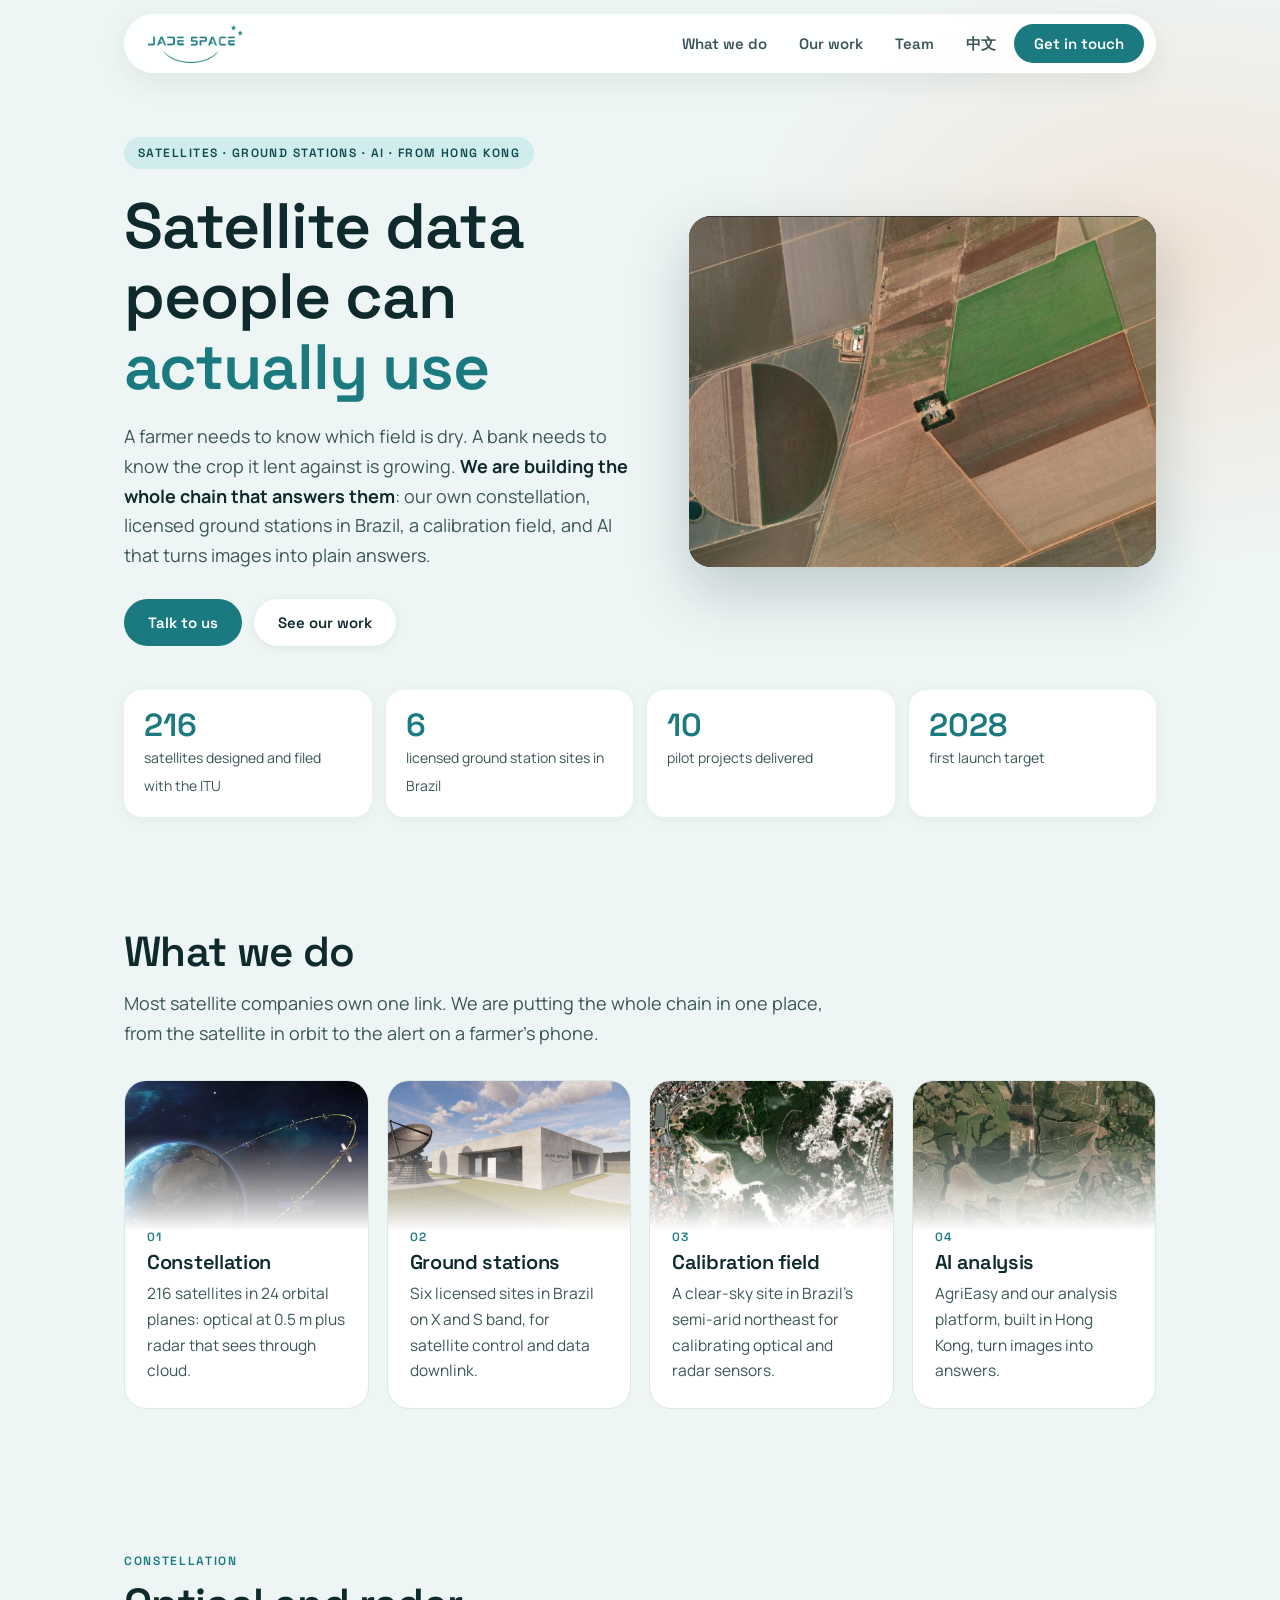
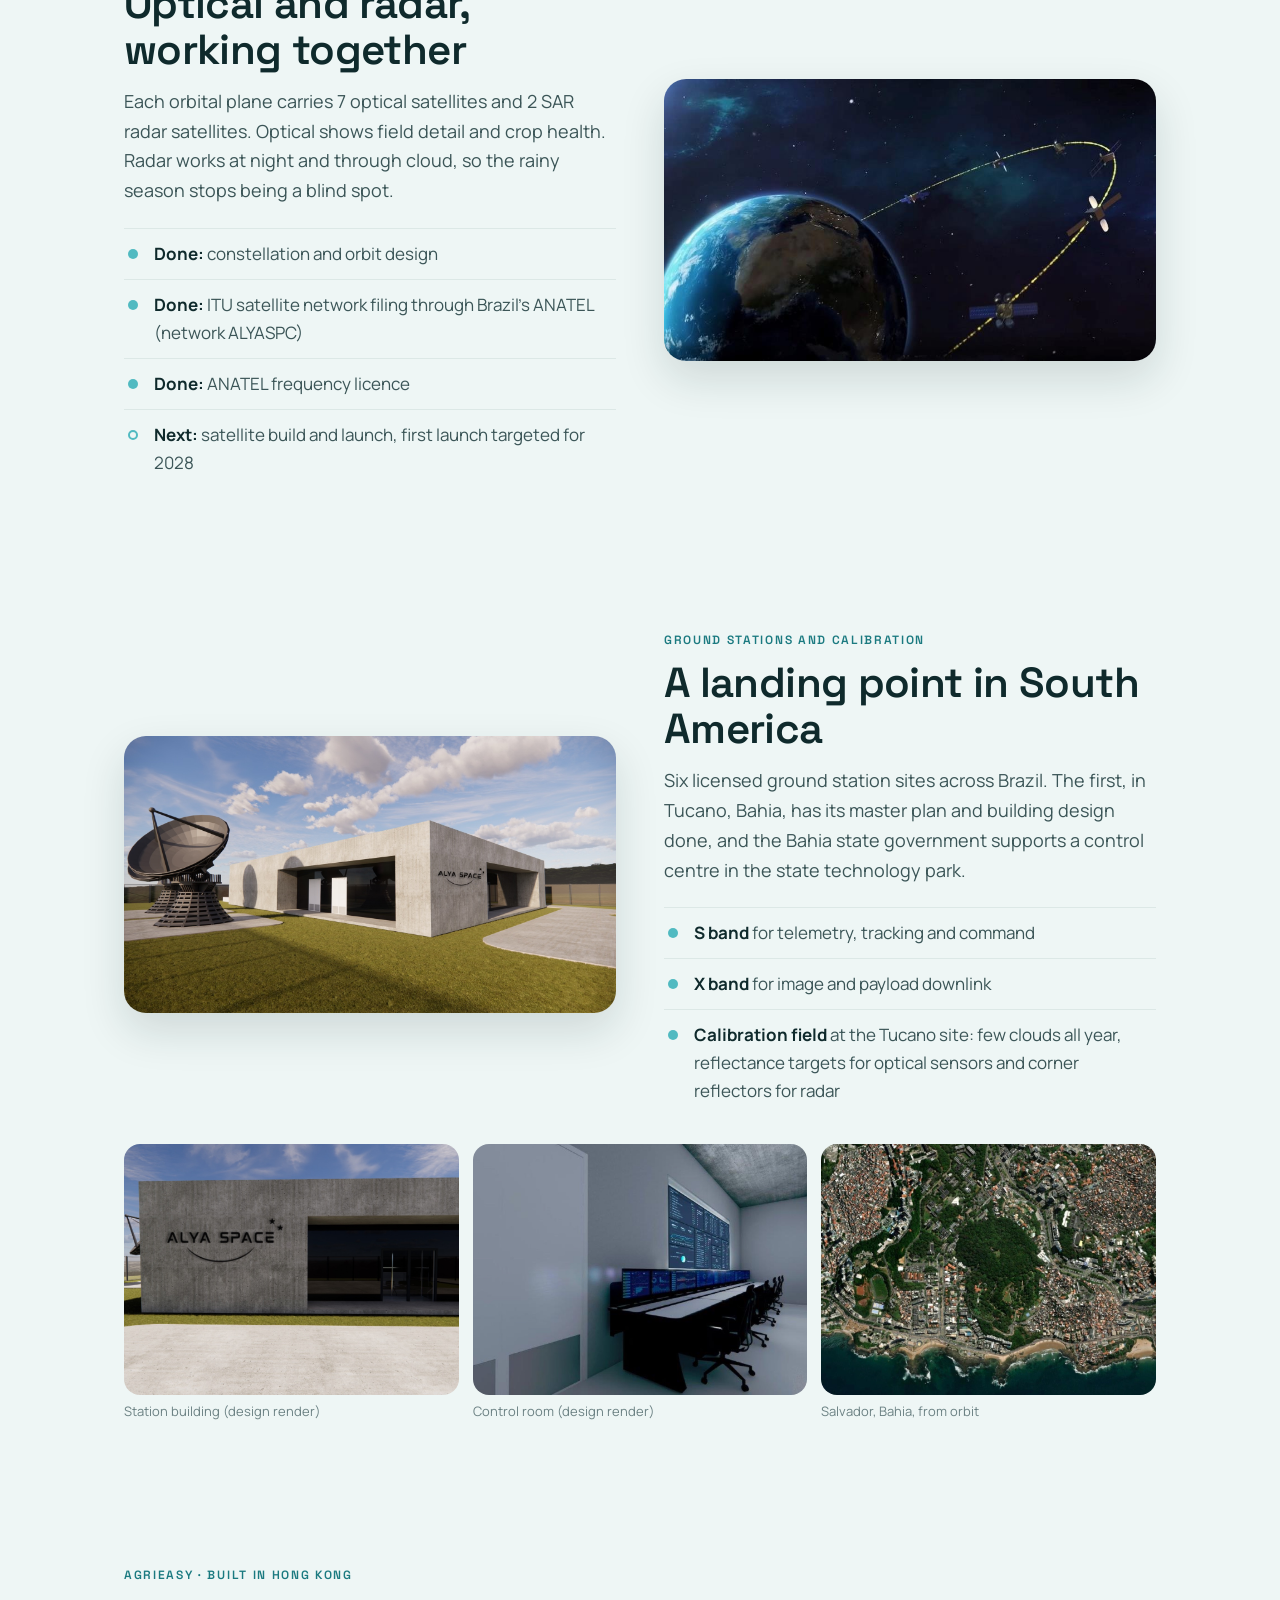
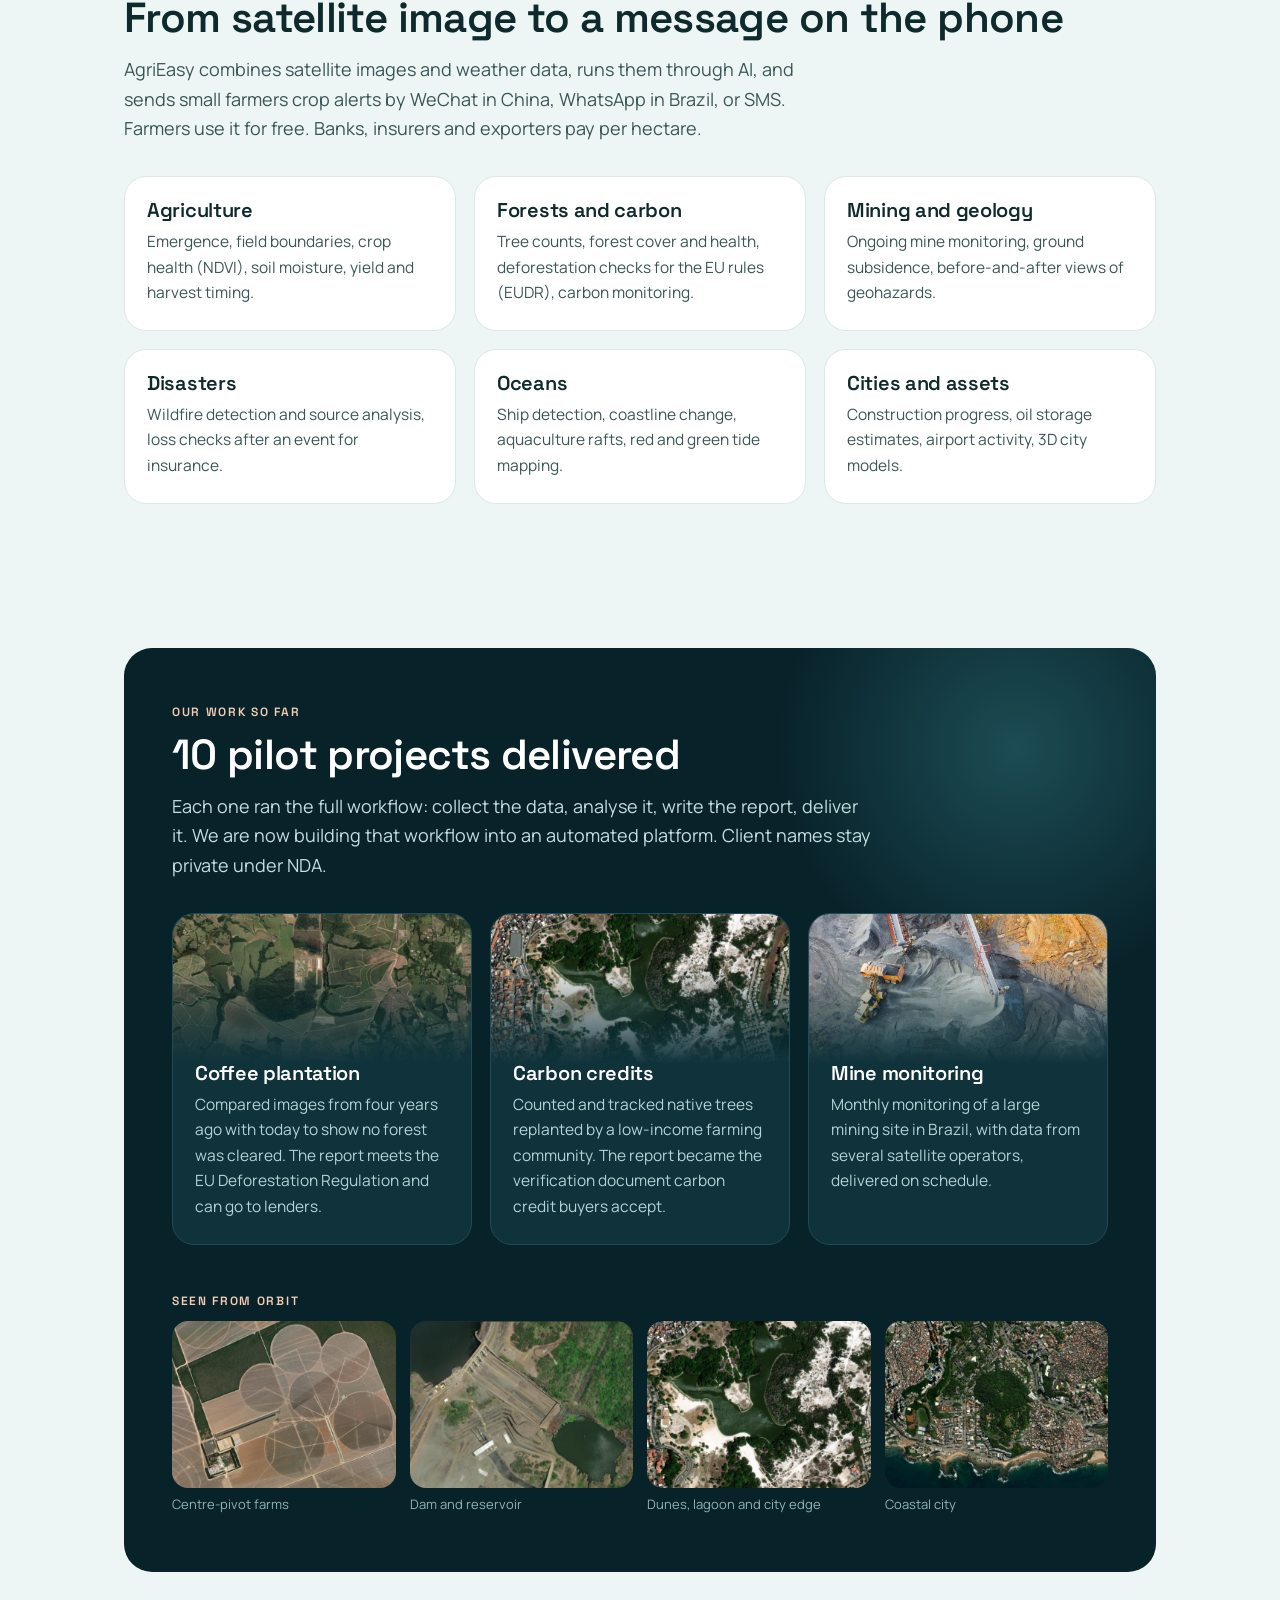
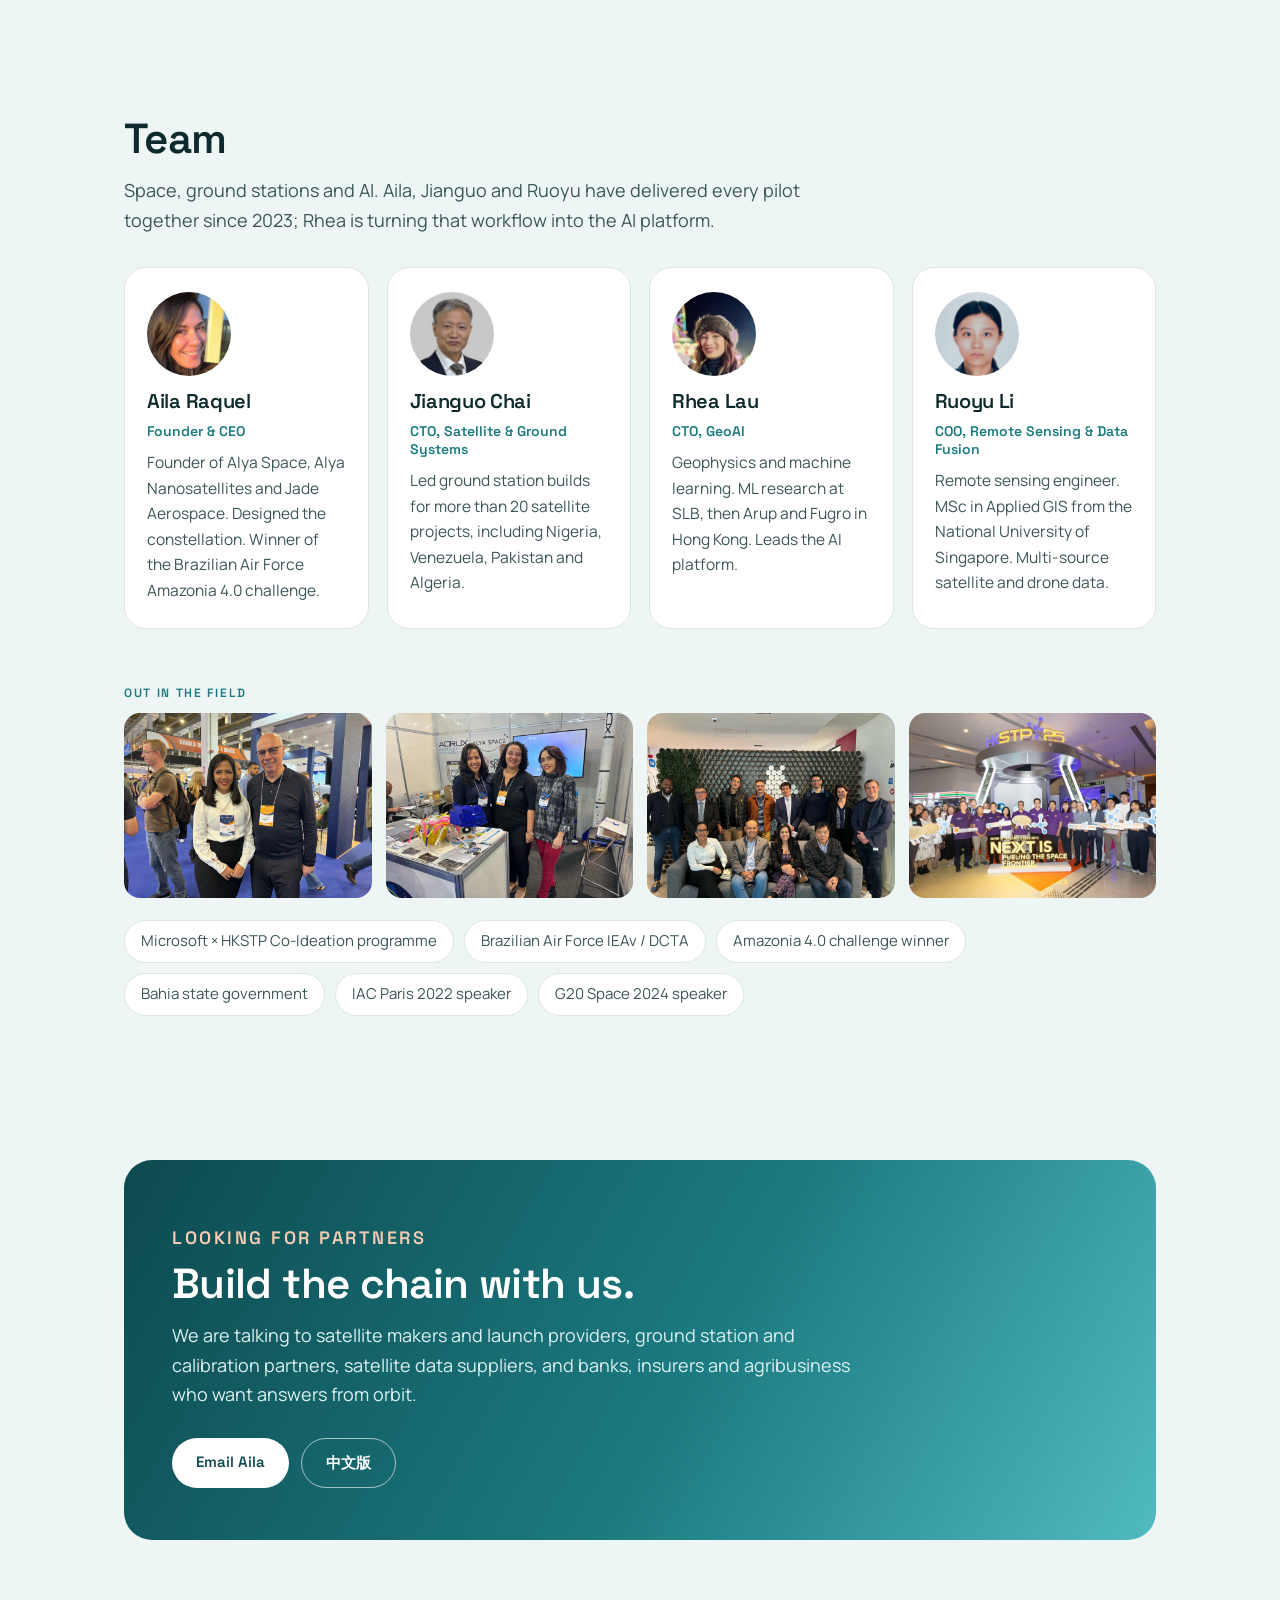
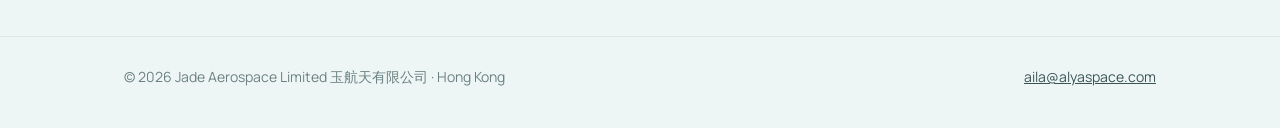
==== index.html @ d23b78d4 "Jade Aerospace website: English + Chinese, real photos Co-Authored-By: Claude Opus 5.5 <noreply@anth" ====
<!doctype html>
<html lang="en">
<head>
<meta charset="utf-8">
<meta name="viewport" content="width=device-width,initial-scale=1">
<title>Jade Aerospace | Satellites, ground stations and AI for Earth observation</title>
<meta name="description" content="Jade Aerospace is a Hong Kong company building an Earth observation chain: a 216-satellite constellation, licensed ground stations in Brazil, a calibration field and AI analysis for farms, forests and mines.">
<meta property="og:title" content="Jade Aerospace">
<meta property="og:description" content="Satellites, ground stations and AI that turn Earth observation into answers people can use.">
<meta property="og:image" content="https://jadeaerospace.com/assets/orbit-fields.jpg">
<link rel="alternate" hreflang="zh-Hans" href="https://jadeaerospace.com/zh/">
<link rel="icon" href="assets/logo-jade.png">
<link rel="preconnect" href="https://fonts.googleapis.com">
<link rel="preconnect" href="https://fonts.gstatic.com" crossorigin>
<link href="https://fonts.googleapis.com/css2?family=Manrope:wght@400;600&family=Space+Grotesk:wght@500;600&display=swap" rel="stylesheet">
<link rel="stylesheet" href="assets/style.css">
</head>
<body>

<div class="nav wrap">
  <div class="bar">
    <a href="./"><img src="assets/logo-jade.png" alt="Jade Aerospace"></a>
    <nav>
      <a href="#what">What we do</a>
      <a href="#work">Our work</a>
      <a href="#team">Team</a>
      <a class="lang" href="zh/" hreflang="zh-Hans">中文</a>
      <a class="cta" href="#contact">Get in touch</a>
    </nav>
  </div>
</div>

<!-- HERO -->
<section class="hero">
  <div class="wrap">
    <div class="grid">
      <div>
        <span class="tag">Satellites · ground stations · AI · from Hong Kong</span>
        <h1>Satellite data people can <em>actually use</em></h1>
        <p>A farmer needs to know which field is dry. A bank needs to know the crop it lent against is growing. <b>We are building the whole chain that answers them</b>: our own constellation, licensed ground stations in Brazil, a calibration field, and AI that turns images into plain answers.</p>
        <div class="btns">
          <a class="btn" href="#contact">Talk to us</a>
          <a class="btn ghost" href="#work">See our work</a>
        </div>
      </div>
      <div class="heroimg"><img src="assets/orbit-fields.jpg" alt="Satellite image of irrigated fields and centre pivots"></div>
    </div>
    <div class="stats">
      <div><b>216</b><span>satellites designed and filed with the ITU</span></div>
      <div><b>6</b><span>licensed ground station sites in Brazil</span></div>
      <div><b>10</b><span>pilot projects delivered</span></div>
      <div><b>2028</b><span>first launch target</span></div>
    </div>
  </div>
</section>

<!-- WHAT WE DO -->
<section id="what">
  <div class="wrap">
    <h2>What we do</h2>
    <p class="sub">Most satellite companies own one link. We are putting the whole chain in one place, from the satellite in orbit to the alert on a farmer's phone.</p>
    <div class="cards c4">
      <div class="card"><div class="ph"><img src="assets/constellation.jpg" alt="" loading="lazy"></div><div class="bd"><span class="n">01</span><h3>Constellation</h3><p>216 satellites in 24 orbital planes: optical at 0.5 m plus radar that sees through cloud.</p></div></div>
      <div class="card"><div class="ph"><img src="assets/gs-tucano.jpg" alt="" loading="lazy"></div><div class="bd"><span class="n">02</span><h3>Ground stations</h3><p>Six licensed sites in Brazil on X and S band, for satellite control and data downlink.</p></div></div>
      <div class="card"><div class="ph"><img src="assets/orbit-dunes.jpg" alt="" loading="lazy"></div><div class="bd"><span class="n">03</span><h3>Calibration field</h3><p>A clear-sky site in Brazil's semi-arid northeast for calibrating optical and radar sensors.</p></div></div>
      <div class="card"><div class="ph"><img src="assets/farmland.jpg" alt="" loading="lazy"></div><div class="bd"><span class="n">04</span><h3>AI analysis</h3><p>AgriEasy and our analysis platform, built in Hong Kong, turn images into answers.</p></div></div>
    </div>
  </div>
</section>

<!-- CONSTELLATION -->
<section>
  <div class="wrap split">
    <div>
      <p class="kicker">Constellation</p>
      <h2>Optical and radar, working together</h2>
      <p class="sub">Each orbital plane carries 7 optical satellites and 2 SAR radar satellites. Optical shows field detail and crop health. Radar works at night and through cloud, so the rainy season stops being a blind spot.</p>
      <ul class="ticks">
        <li><b>Done:</b> constellation and orbit design</li>
        <li><b>Done:</b> ITU satellite network filing through Brazil's ANATEL (network ALYASPC)</li>
        <li><b>Done:</b> ANATEL frequency licence</li>
        <li class="next"><b>Next:</b> satellite build and launch, first launch targeted for 2028</li>
      </ul>
    </div>
    <div class="pic"><img src="assets/constellation.jpg" alt="Satellites in orbit around Earth" loading="lazy"></div>
  </div>
</section>

<!-- GROUND STATIONS -->
<section>
  <div class="wrap split">
    <div class="pic"><img src="assets/gs-tucano.jpg" alt="Design render of the Tucano ground station" loading="lazy"></div>
    <div>
      <p class="kicker">Ground stations and calibration</p>
      <h2>A landing point in South America</h2>
      <p class="sub">Six licensed ground station sites across Brazil. The first, in Tucano, Bahia, has its master plan and building design done, and the Bahia state government supports a control centre in the state technology park.</p>
      <ul class="ticks">
        <li><b>S band</b> for telemetry, tracking and command</li>
        <li><b>X band</b> for image and payload downlink</li>
        <li><b>Calibration field</b> at the Tucano site: few clouds all year, reflectance targets for optical sensors and corner reflectors for radar</li>
      </ul>
    </div>
  </div>
  <div class="wrap">
    <div class="gallery g3">
      <figure><img src="assets/gs-front.jpg" alt="Ground station building render" loading="lazy"><figcaption>Station building (design render)</figcaption></figure>
      <figure><img src="assets/gs-control.jpg" alt="Control room render" loading="lazy"><figcaption>Control room (design render)</figcaption></figure>
      <figure><img src="assets/orbit-salvador.jpg" alt="Satellite image of Salvador, Bahia" loading="lazy"><figcaption>Salvador, Bahia, from orbit</figcaption></figure>
    </div>
  </div>
</section>

<!-- AGRIEASY -->
<section>
  <div class="wrap">
    <p class="kicker">AgriEasy · built in Hong Kong</p>
    <h2>From satellite image to a message on the phone</h2>
    <p class="sub">AgriEasy combines satellite images and weather data, runs them through AI, and sends small farmers crop alerts by WeChat in China, WhatsApp in Brazil, or SMS. Farmers use it for free. Banks, insurers and exporters pay per hectare.</p>
    <div class="cards c3">
      <div class="card"><div class="bd no-ph"><h3>Agriculture</h3><p>Emergence, field boundaries, crop health (NDVI), soil moisture, yield and harvest timing.</p></div></div>
      <div class="card"><div class="bd no-ph"><h3>Forests and carbon</h3><p>Tree counts, forest cover and health, deforestation checks for the EU rules (EUDR), carbon monitoring.</p></div></div>
      <div class="card"><div class="bd no-ph"><h3>Mining and geology</h3><p>Ongoing mine monitoring, ground subsidence, before-and-after views of geohazards.</p></div></div>
      <div class="card"><div class="bd no-ph"><h3>Disasters</h3><p>Wildfire detection and source analysis, loss checks after an event for insurance.</p></div></div>
      <div class="card"><div class="bd no-ph"><h3>Oceans</h3><p>Ship detection, coastline change, aquaculture rafts, red and green tide mapping.</p></div></div>
      <div class="card"><div class="bd no-ph"><h3>Cities and assets</h3><p>Construction progress, oil storage estimates, airport activity, 3D city models.</p></div></div>
    </div>
  </div>
</section>

<!-- WORK: dark panel -->
<section id="work">
  <div class="wrap">
    <div class="panel">
      <p class="kicker">Our work so far</p>
      <h2>10 pilot projects delivered</h2>
      <p class="sub">Each one ran the full workflow: collect the data, analyse it, write the report, deliver it. We are now building that workflow into an automated platform. Client names stay private under NDA.</p>
      <div class="cards c3">
        <div class="card"><div class="ph"><img src="assets/farmland.jpg" alt="" loading="lazy"></div><div class="bd"><h3>Coffee plantation</h3><p>Compared images from four years ago with today to show no forest was cleared. The report meets the EU Deforestation Regulation and can go to lenders.</p></div></div>
        <div class="card"><div class="ph"><img src="assets/orbit-dunes.jpg" alt="" loading="lazy"></div><div class="bd"><h3>Carbon credits</h3><p>Counted and tracked native trees replanted by a low-income farming community. The report became the verification document carbon credit buyers accept.</p></div></div>
        <div class="card"><div class="ph"><img src="assets/mine.jpg" alt="" loading="lazy"></div><div class="bd"><h3>Mine monitoring</h3><p>Monthly monitoring of a large mining site in Brazil, with data from several satellite operators, delivered on schedule.</p></div></div>
      </div>
      <p class="kicker" style="margin-top:48px">Seen from orbit</p>
      <div class="gallery g4" style="margin-top:8px">
        <figure><img src="assets/orbit-pivots.jpg" alt="Centre-pivot irrigation from orbit" loading="lazy"><figcaption>Centre-pivot farms</figcaption></figure>
        <figure><img src="assets/orbit-dam.jpg" alt="Dam and reservoir from orbit" loading="lazy"><figcaption>Dam and reservoir</figcaption></figure>
        <figure><img src="assets/orbit-dunes.jpg" alt="Dunes, lagoon and city edge from orbit" loading="lazy"><figcaption>Dunes, lagoon and city edge</figcaption></figure>
        <figure><img src="assets/orbit-salvador.jpg" alt="Coastal city from orbit" loading="lazy"><figcaption>Coastal city</figcaption></figure>
      </div>
    </div>
  </div>
</section>

<!-- TEAM -->
<section id="team">
  <div class="wrap">
    <h2>Team</h2>
    <p class="sub">Space, ground stations and AI. Aila, Jianguo and Ruoyu have delivered every pilot together since 2023; Rhea is turning that workflow into the AI platform.</p>
    <div class="cards c4">
      <div class="card person"><img src="assets/team-aila.jpg" alt="Aila Raquel" loading="lazy"><h3>Aila Raquel</h3><p class="role">Founder &amp; CEO</p><p>Founder of Alya Space, Alya Nanosatellites and Jade Aerospace. Designed the constellation. Winner of the Brazilian Air Force Amazonia 4.0 challenge.</p></div>
      <div class="card person"><img src="assets/team-chai.jpg" alt="Jianguo Chai" loading="lazy"><h3>Jianguo Chai</h3><p class="role">CTO, Satellite &amp; Ground Systems</p><p>Led ground station builds for more than 20 satellite projects, including Nigeria, Venezuela, Pakistan and Algeria.</p></div>
      <div class="card person"><img src="assets/team-rhea.jpg" alt="Rhea Lau" loading="lazy"><h3>Rhea Lau</h3><p class="role">CTO, GeoAI</p><p>Geophysics and machine learning. ML research at SLB, then Arup and Fugro in Hong Kong. Leads the AI platform.</p></div>
      <div class="card person"><img src="assets/team-li.jpg" alt="Ruoyu Li" loading="lazy"><h3>Ruoyu Li</h3><p class="role">COO, Remote Sensing &amp; Data Fusion</p><p>Remote sensing engineer. MSc in Applied GIS from the National University of Singapore. Multi-source satellite and drone data.</p></div>
    </div>

    <p class="kicker" style="margin-top:56px">Out in the field</p>
    <div class="gallery g4" style="margin-top:8px">
      <figure><img src="assets/event-1.jpg" alt="Team at a space industry event" loading="lazy"></figure>
      <figure><img src="assets/event-2.jpg" alt="Team at the Alya Space stand" loading="lazy"></figure>
      <figure><img src="assets/event-3.jpg" alt="Group photo with partners" loading="lazy"></figure>
      <figure><img src="assets/event-hk.jpg" alt="Space exhibit in Hong Kong" loading="lazy"></figure>
    </div>
    <div class="pills">
      <span>Microsoft × HKSTP Co-Ideation programme</span>
      <span>Brazilian Air Force IEAv / DCTA</span>
      <span>Amazonia 4.0 challenge winner</span>
      <span>Bahia state government</span>
      <span>IAC Paris 2022 speaker</span>
      <span>G20 Space 2024 speaker</span>
    </div>
  </div>
</section>

<!-- CONTACT -->
<section id="contact">
  <div class="wrap">
    <div class="ctabox">
      <p class="kicker">Looking for partners</p>
      <h2>Build the chain with us.</h2>
      <p>We are talking to satellite makers and launch providers, ground station and calibration partners, satellite data suppliers, and banks, insurers and agribusiness who want answers from orbit.</p>
      <div class="btns">
        <a class="btn light" href="mailto:aila@alyaspace.com">Email Aila</a>
        <a class="btn line" href="zh/">中文版</a>
      </div>
    </div>
  </div>
</section>

<footer>
  <div class="wrap">
    <span>© 2026 Jade Aerospace Limited 玉航天有限公司 · Hong Kong</span>
    <a href="mailto:aila@alyaspace.com">aila@alyaspace.com</a>
  </div>
</footer>

</body>
</html>
---- assets/style.css ----
/* Jade Aerospace site.
   Layout follows rheality.space; colours and fonts follow the Jade decks.
   Jade #51BAC1 · deep #1B7A80 · ink #0F2A2C · peach #F6CDB4 · sand #F7F1E8
   Headings: Space Grotesk · body: Manrope (+ Noto Sans SC for Chinese) */
:root{
  --jade:#51BAC1; --deep:#1B7A80; --deeper:#0D4A4F; --ink:#0F2A2C; --ink2:#3B5557; --mut:#6B8183;
  --peach:#F6CDB4; --coral:#C2532B; --sand:#F7F1E8; --bg:#EEF6F5; --card:#FFFFFF; --line:#DCE8E6;
  --night:#08222A; --max:1080px; --r:22px;
  --disp:"Space Grotesk","Noto Sans SC",system-ui,sans-serif;
  --body:Manrope,"Noto Sans SC",system-ui,sans-serif;
}
*{box-sizing:border-box}
html{scroll-behavior:smooth}
body{margin:0;color:var(--ink);font:400 17px/1.65 var(--body);-webkit-font-smoothing:antialiased;
  background:var(--bg);
  background-image:radial-gradient(900px 520px at 12% -6%,rgba(81,186,193,.28),transparent 60%),
                   radial-gradient(760px 520px at 92% 4%,rgba(246,205,180,.45),transparent 60%);
  background-repeat:no-repeat}
img{max-width:100%;display:block}
a{color:var(--deep)}
h1,h2,h3{font-family:var(--disp);color:var(--ink);line-height:1.1;margin:0;letter-spacing:-.015em}
h1{font-size:clamp(40px,6vw,64px);font-weight:600}
h2{font-size:clamp(30px,4vw,42px);font-weight:600}
h3{font-size:20px;font-weight:600}
p{margin:0}
.wrap{max-width:var(--max);margin:0 auto;padding:0 24px}
section{padding:72px 0}
.sub{color:var(--ink2);max-width:700px;margin-top:14px;font-size:18px}
.kicker{font:600 12px var(--disp);letter-spacing:.14em;text-transform:uppercase;color:var(--deep);margin-bottom:12px}

/* floating pill nav */
.nav{position:sticky;top:14px;z-index:10;margin-top:14px}
.nav .bar{display:flex;align-items:center;justify-content:space-between;background:rgba(255,255,255,.92);backdrop-filter:blur(10px);border-radius:999px;padding:10px 12px 10px 24px;box-shadow:0 8px 30px rgba(15,42,44,.08)}
.nav img{height:30px;width:auto}
.nav nav{display:flex;gap:4px;align-items:center}
.nav nav a{font:600 15px var(--disp);color:var(--ink2);text-decoration:none;padding:9px 14px;border-radius:999px}
.nav nav a:hover{background:#E3F3F1;color:var(--deeper)}
.nav nav a.cta{background:var(--deep);color:#fff;padding:10px 20px}
.nav nav a.cta:hover{background:var(--deeper)}

/* hero */
.hero{padding:64px 0 40px}
.hero .grid{display:grid;grid-template-columns:1.05fr .95fr;gap:48px;align-items:center}
.tag{display:inline-block;background:rgba(81,186,193,.18);color:var(--deeper);font:600 12px var(--disp);letter-spacing:.12em;text-transform:uppercase;padding:8px 14px;border-radius:999px;margin-bottom:22px}
.hero h1 em{font-style:normal;color:var(--deep)}
.hero p{color:var(--ink2);font-size:18px;margin-top:20px;max-width:540px}
.hero p b{color:var(--ink)}
.btns{display:flex;gap:12px;flex-wrap:wrap;margin-top:28px}
.btn{display:inline-block;font:600 15px var(--disp);text-decoration:none;padding:14px 24px;border-radius:999px;background:var(--deep);color:#fff}
.btn:hover{background:var(--deeper)}
.btn.ghost{background:#fff;color:var(--ink);box-shadow:0 2px 10px rgba(15,42,44,.08)}
.btn.ghost:hover{background:#F3FAF9}
.btn.light{background:#fff;color:var(--deeper)}
.btn.line{background:transparent;color:#fff;border:1px solid rgba(255,255,255,.6)}
.heroimg{border-radius:var(--r);overflow:hidden;box-shadow:0 24px 60px rgba(15,42,44,.22);aspect-ratio:4/3;background:var(--night)}
.heroimg img{width:100%;height:100%;object-fit:cover}
.stats{display:grid;grid-template-columns:repeat(4,minmax(0,1fr));gap:14px;margin-top:44px}
.stats div{background:#fff;border-radius:18px;padding:18px 20px;box-shadow:0 2px 12px rgba(15,42,44,.05)}
.stats b{display:block;font:600 32px var(--disp);color:var(--deep);line-height:1.1}
.stats span{font-size:14px;color:var(--ink2)}

/* cards with photo tops that fade into white */
.cards{display:grid;gap:18px;margin-top:32px}
.c2{grid-template-columns:repeat(2,minmax(0,1fr))}
.c3{grid-template-columns:repeat(3,minmax(0,1fr))}
.c4{grid-template-columns:repeat(4,minmax(0,1fr))}
.card{background:#fff;border-radius:var(--r);overflow:hidden;border:1px solid var(--line);display:flex;flex-direction:column}
.card .ph{height:150px;position:relative;background:var(--night)}
.card .ph img{width:100%;height:100%;object-fit:cover}
.card .ph::after{content:"";position:absolute;inset:0;background:linear-gradient(180deg,transparent 35%,#fff 100%)}
.card .bd{padding:4px 22px 24px}
.card .ph + .bd{margin-top:-6px;position:relative}
.card .no-ph{padding-top:22px}
.card h3{margin:0 0 8px}
.card p{color:var(--ink2);font-size:15.5px}
.card .n{font:600 12px var(--disp);letter-spacing:.1em;color:var(--deep);display:block;margin-bottom:6px}

/* split */
.split{display:grid;grid-template-columns:1fr 1fr;gap:48px;align-items:center}
.split .pic{border-radius:var(--r);overflow:hidden;box-shadow:0 18px 44px rgba(15,42,44,.14)}
.split .pic img{width:100%;height:auto}
.cap{font-size:13px;color:var(--mut);margin-top:8px}
ul.ticks{list-style:none;padding:0;margin:22px 0 0}
ul.ticks li{padding:11px 0 11px 30px;border-top:1px solid var(--line);position:relative;color:var(--ink2)}
ul.ticks li::before{content:"";position:absolute;left:4px;top:20px;width:10px;height:10px;border-radius:50%;background:var(--jade)}
ul.ticks li.next::before{background:transparent;border:2px solid var(--jade);width:6px;height:6px}
ul.ticks b{color:var(--ink)}

/* photo strip */
.gallery{display:grid;gap:14px;margin-top:28px}
.g3{grid-template-columns:repeat(3,minmax(0,1fr))}
.g4{grid-template-columns:repeat(4,minmax(0,1fr))}
.gallery figure{margin:0}
.gallery img{width:100%;aspect-ratio:4/3;object-fit:cover;border-radius:16px}
.gallery figcaption{font-size:13px;color:var(--mut);margin-top:6px}

/* rounded dark panel */
.panel{background:var(--night);color:#fff;border-radius:28px;padding:56px 48px;overflow:hidden;position:relative}
.panel::before{content:"";position:absolute;right:-120px;top:-160px;width:520px;height:520px;border-radius:50%;background:radial-gradient(circle,rgba(81,186,193,.28),transparent 65%)}
.panel > *{position:relative}
.panel .kicker{color:var(--peach)}
.panel h2,.panel h3{color:#fff}
.panel .sub,.panel p{color:#C2DEE0}
.panel .card{background:#0F323B;border-color:#1E4B55}
.panel .card p{color:#B5D3D6}
.panel .gallery figcaption{color:#8FB3B6}

/* team */
.person{padding:24px 22px;text-align:left}
.person img{width:84px;height:84px;border-radius:50%;object-fit:cover;margin-bottom:14px;background:var(--line)}
.person .role{font:600 14px var(--disp);color:var(--deep);margin:2px 0 10px}

.pills{display:flex;flex-wrap:wrap;gap:10px;margin-top:22px}
.pills span{background:#fff;border:1px solid var(--line);border-radius:999px;padding:8px 16px;font-size:15px;color:var(--ink2)}

/* gradient call to action */
.ctabox{background:linear-gradient(120deg,var(--deeper),var(--deep) 55%,var(--jade));color:#fff;border-radius:28px;padding:52px 48px}
.ctabox .kicker{color:var(--peach)}
.ctabox h2{color:#fff}
.ctabox p{color:#DDF1F2;max-width:700px;margin-top:14px;font-size:18px}

footer{border-top:1px solid var(--line);margin-top:24px;padding:28px 0 40px;font-size:14px;color:var(--mut)}
footer .wrap{display:flex;justify-content:space-between;gap:16px;flex-wrap:wrap;align-items:center}
footer a{color:var(--ink2)}

@media (max-width:920px){
  .hero .grid,.split{grid-template-columns:1fr;gap:32px}
  .split .pic{order:-1}
  .c3,.c4,.g4,.stats{grid-template-columns:repeat(2,minmax(0,1fr))}
  .nav nav a:not(.cta):not(.lang){display:none}
  .panel,.ctabox{padding:40px 24px}
}
@media (max-width:560px){
  .wrap{padding:0 16px}
  .c2,.c3,.c4,.g3{grid-template-columns:1fr}
  .nav .bar{padding-left:16px}
  .nav img{height:24px}
  .stats b{font-size:26px}
}
.panel .card .ph::after{background:linear-gradient(180deg,transparent 35%,#0F323B 100%)}
.nav img{height:38px}
@media (max-width:560px){.nav img{height:30px}}
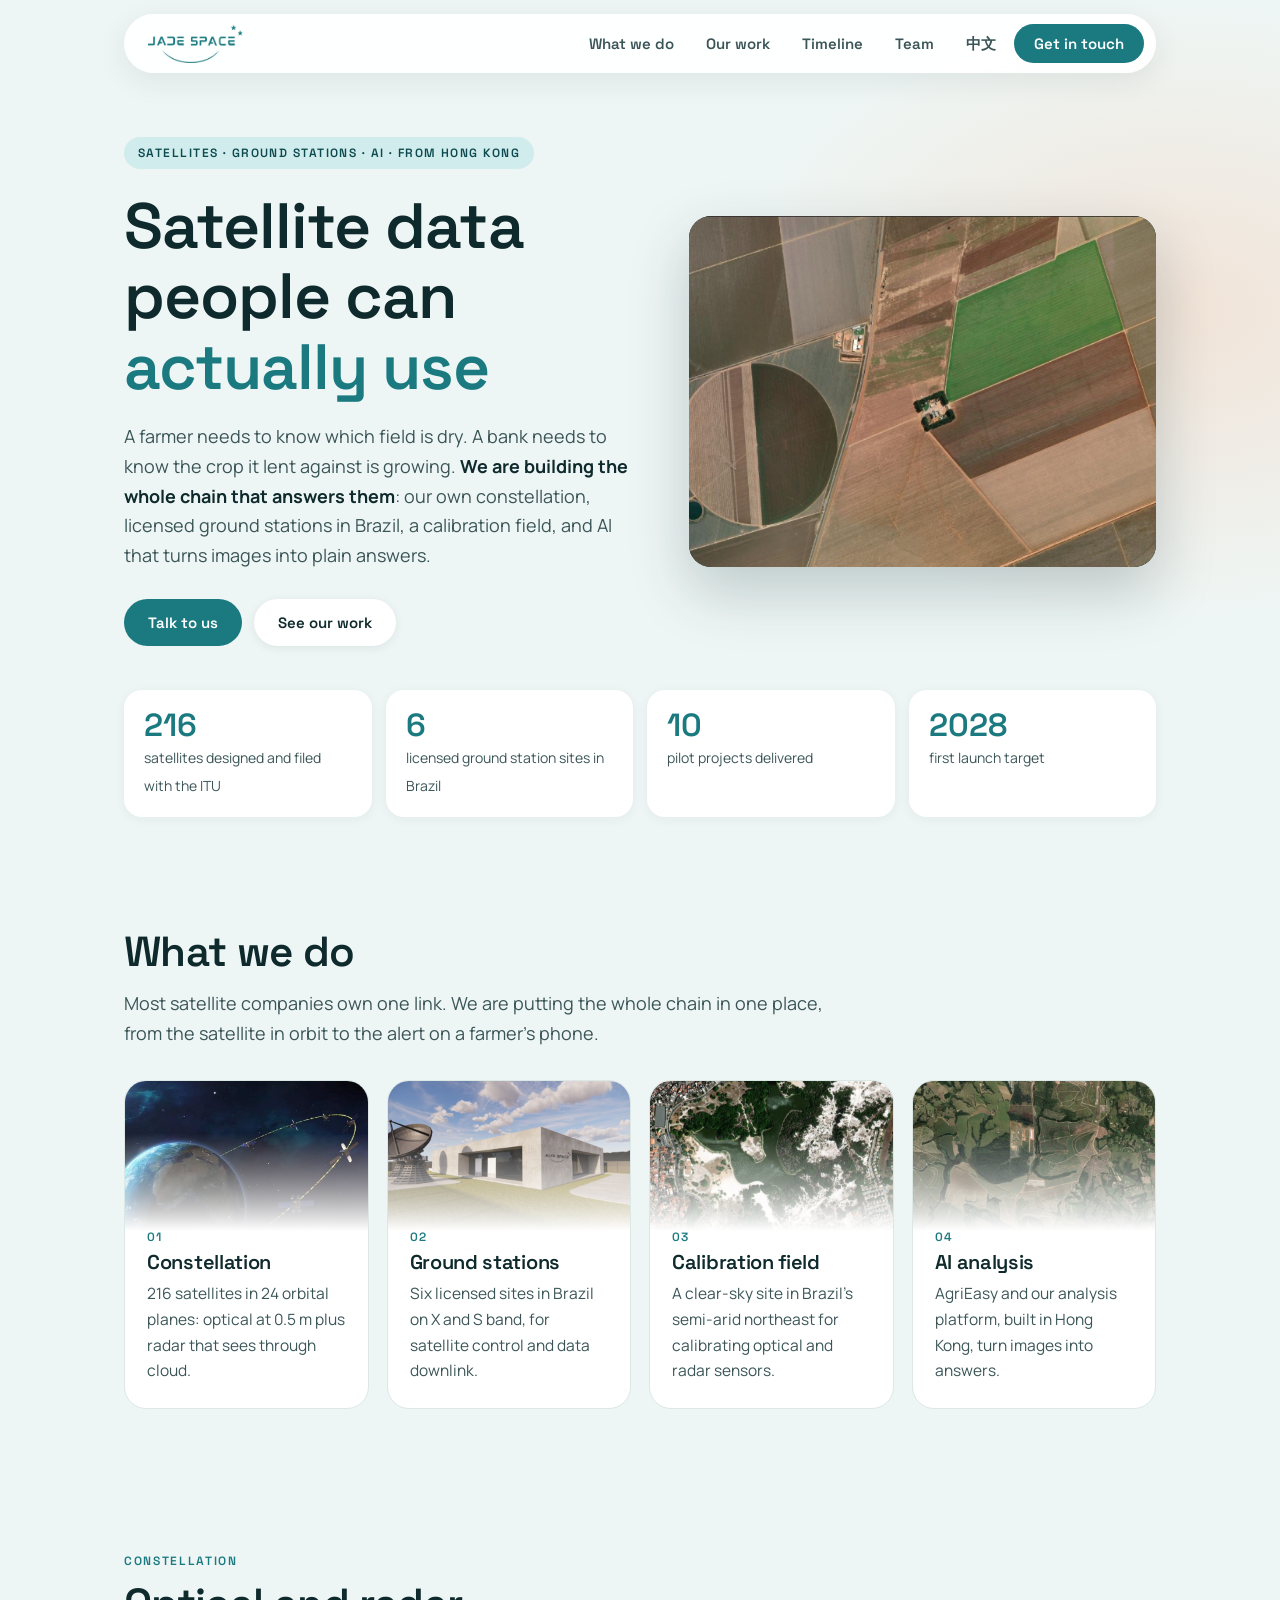
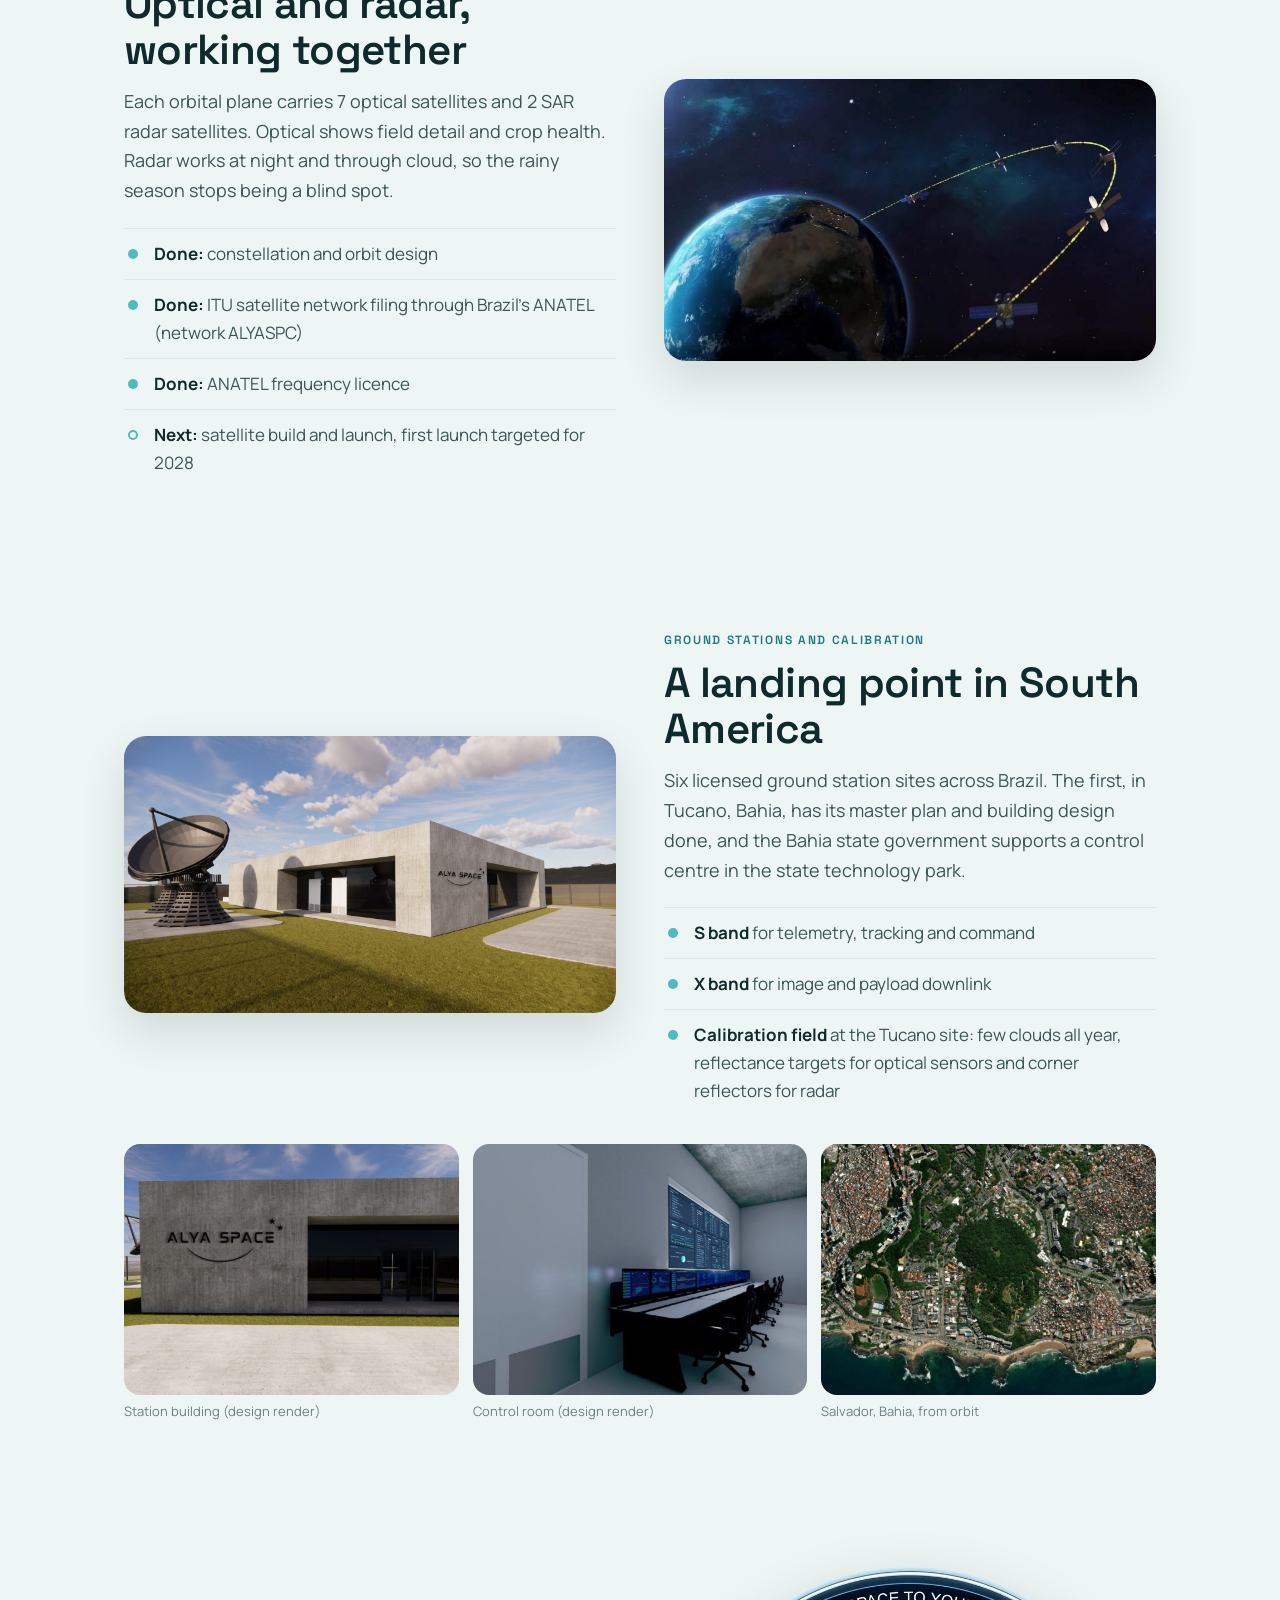
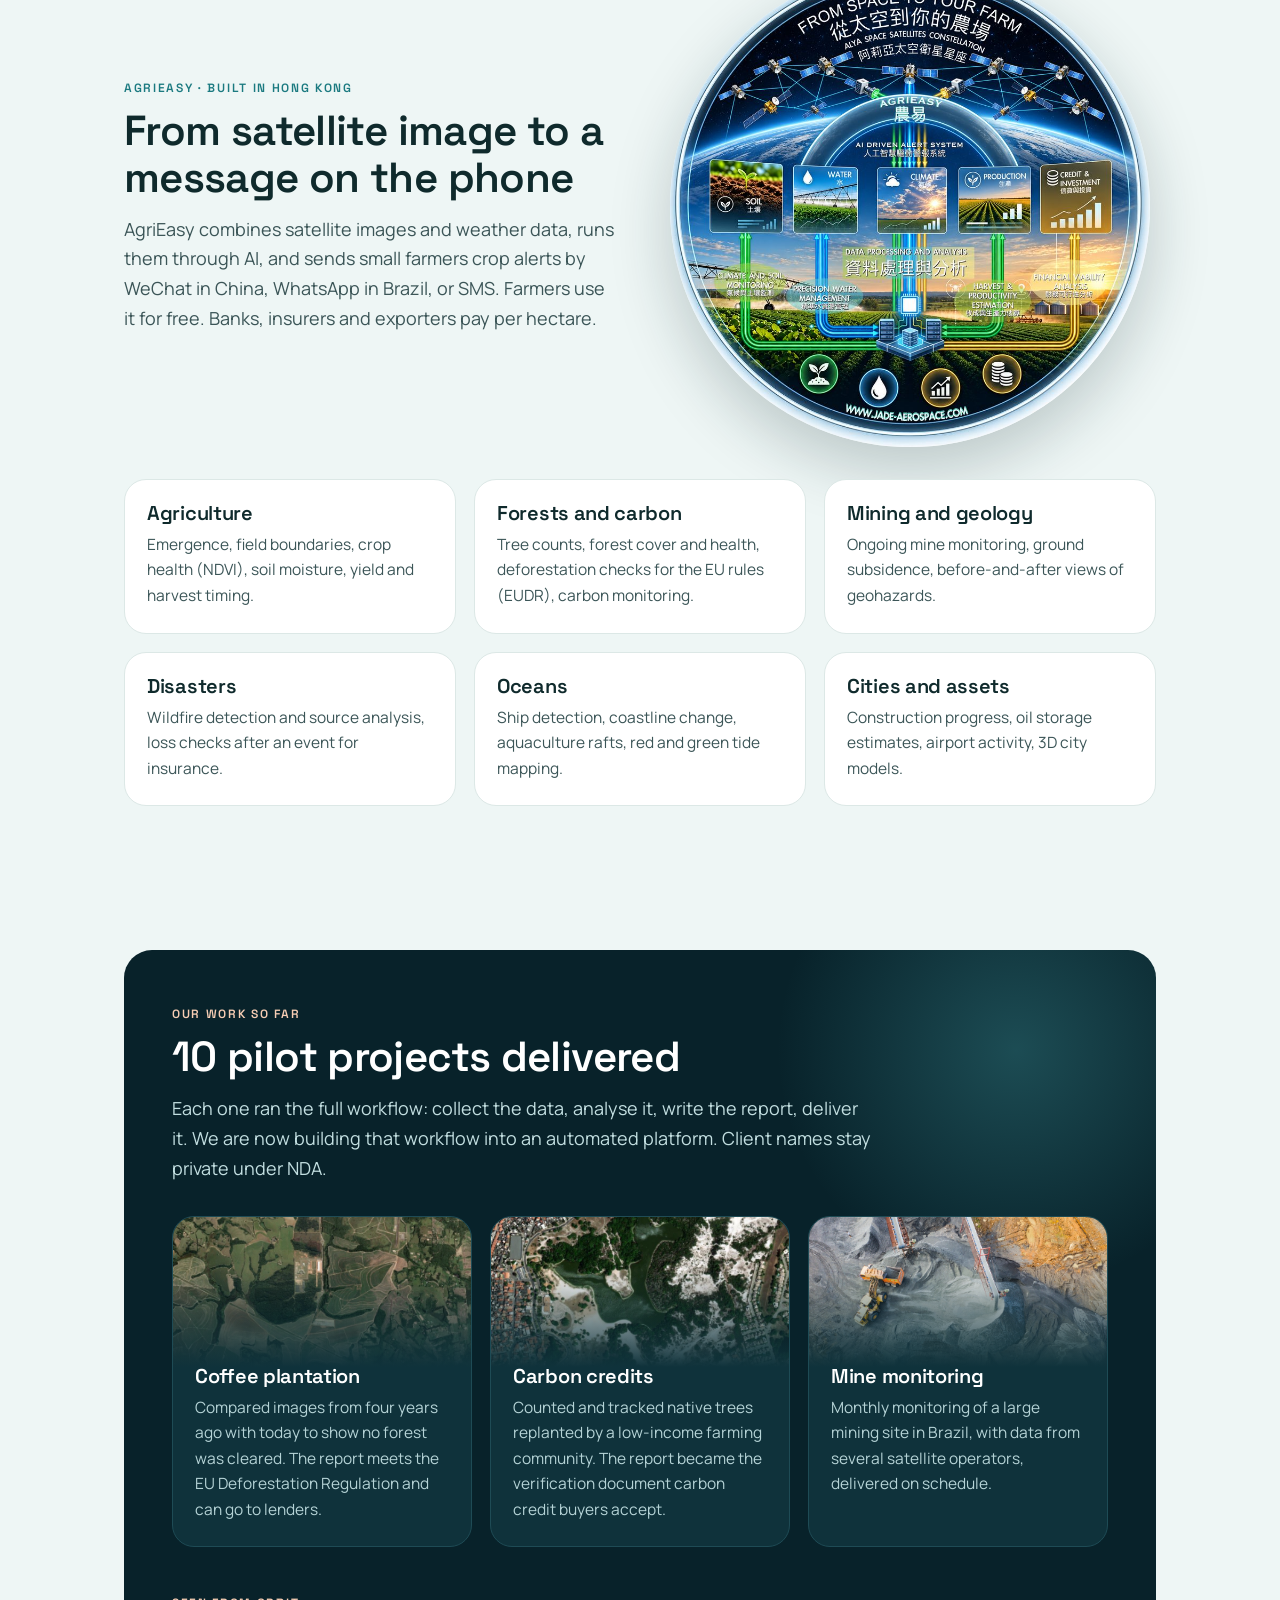
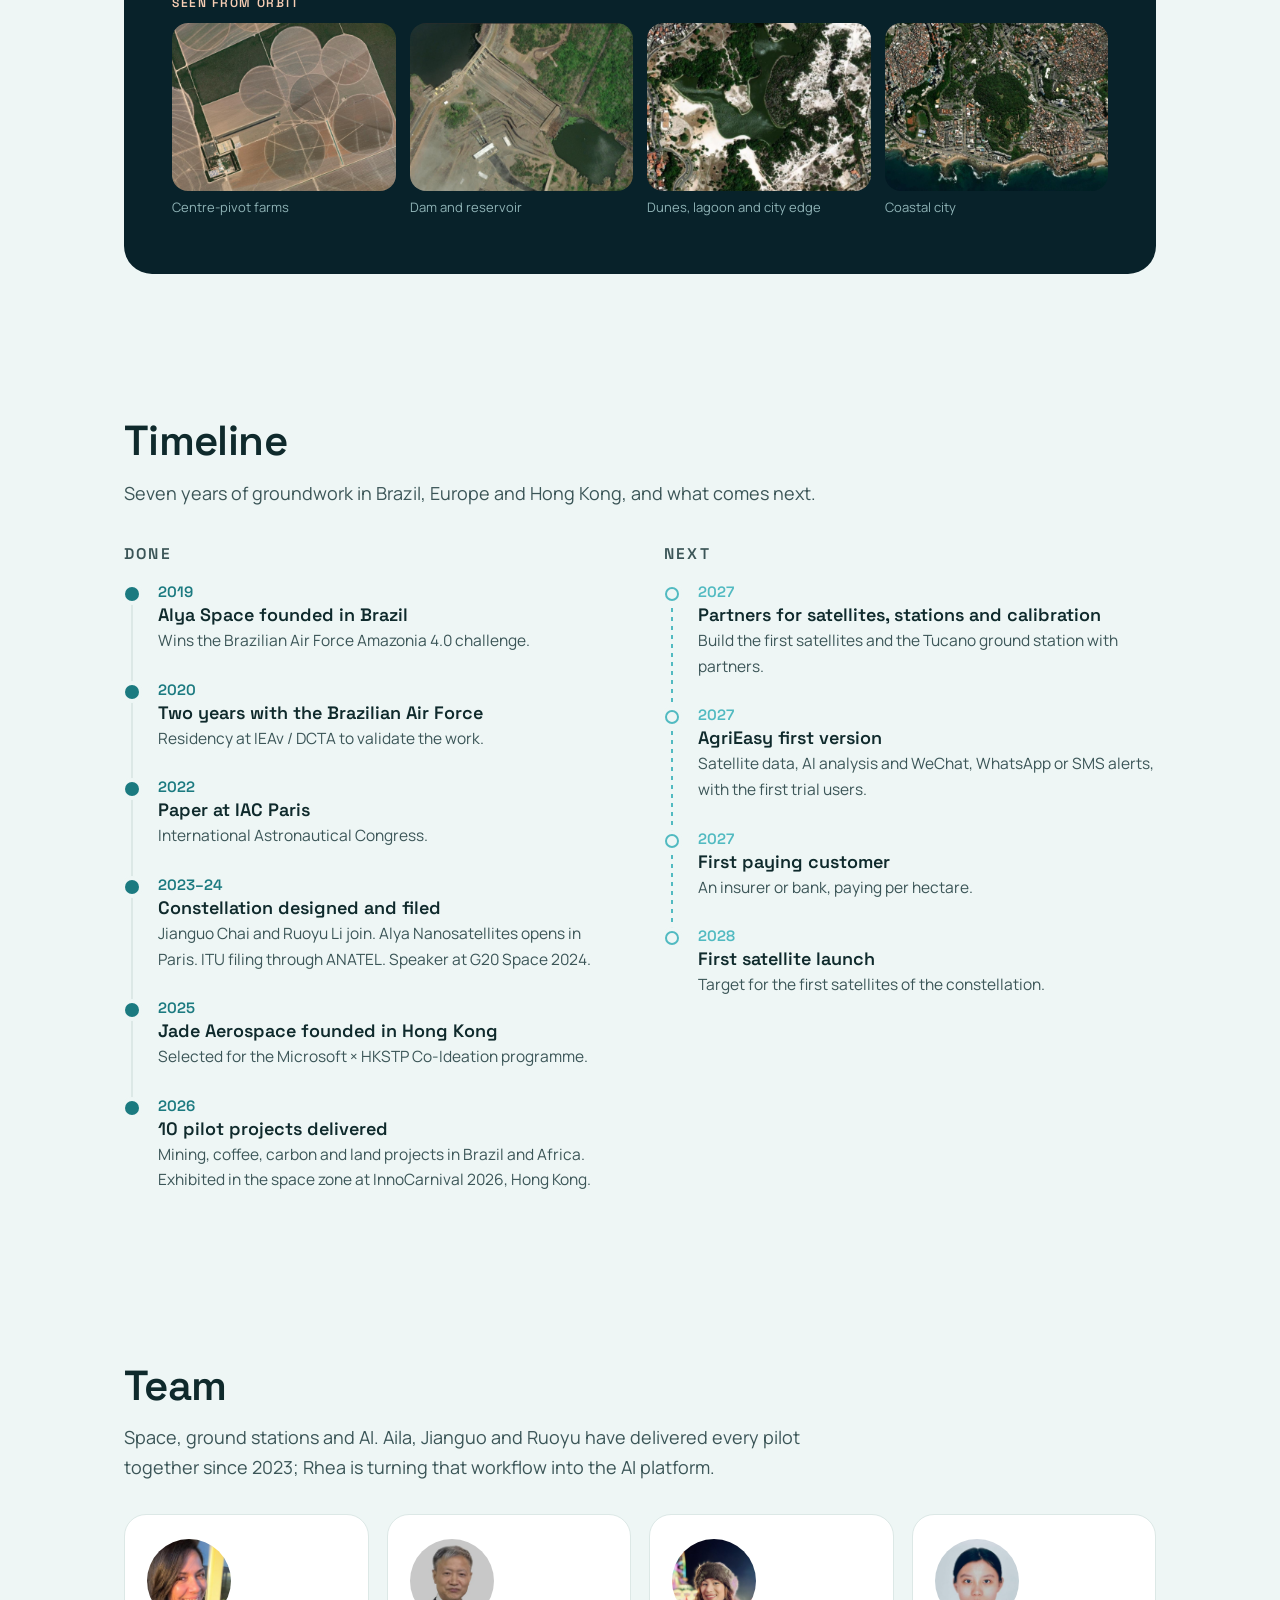
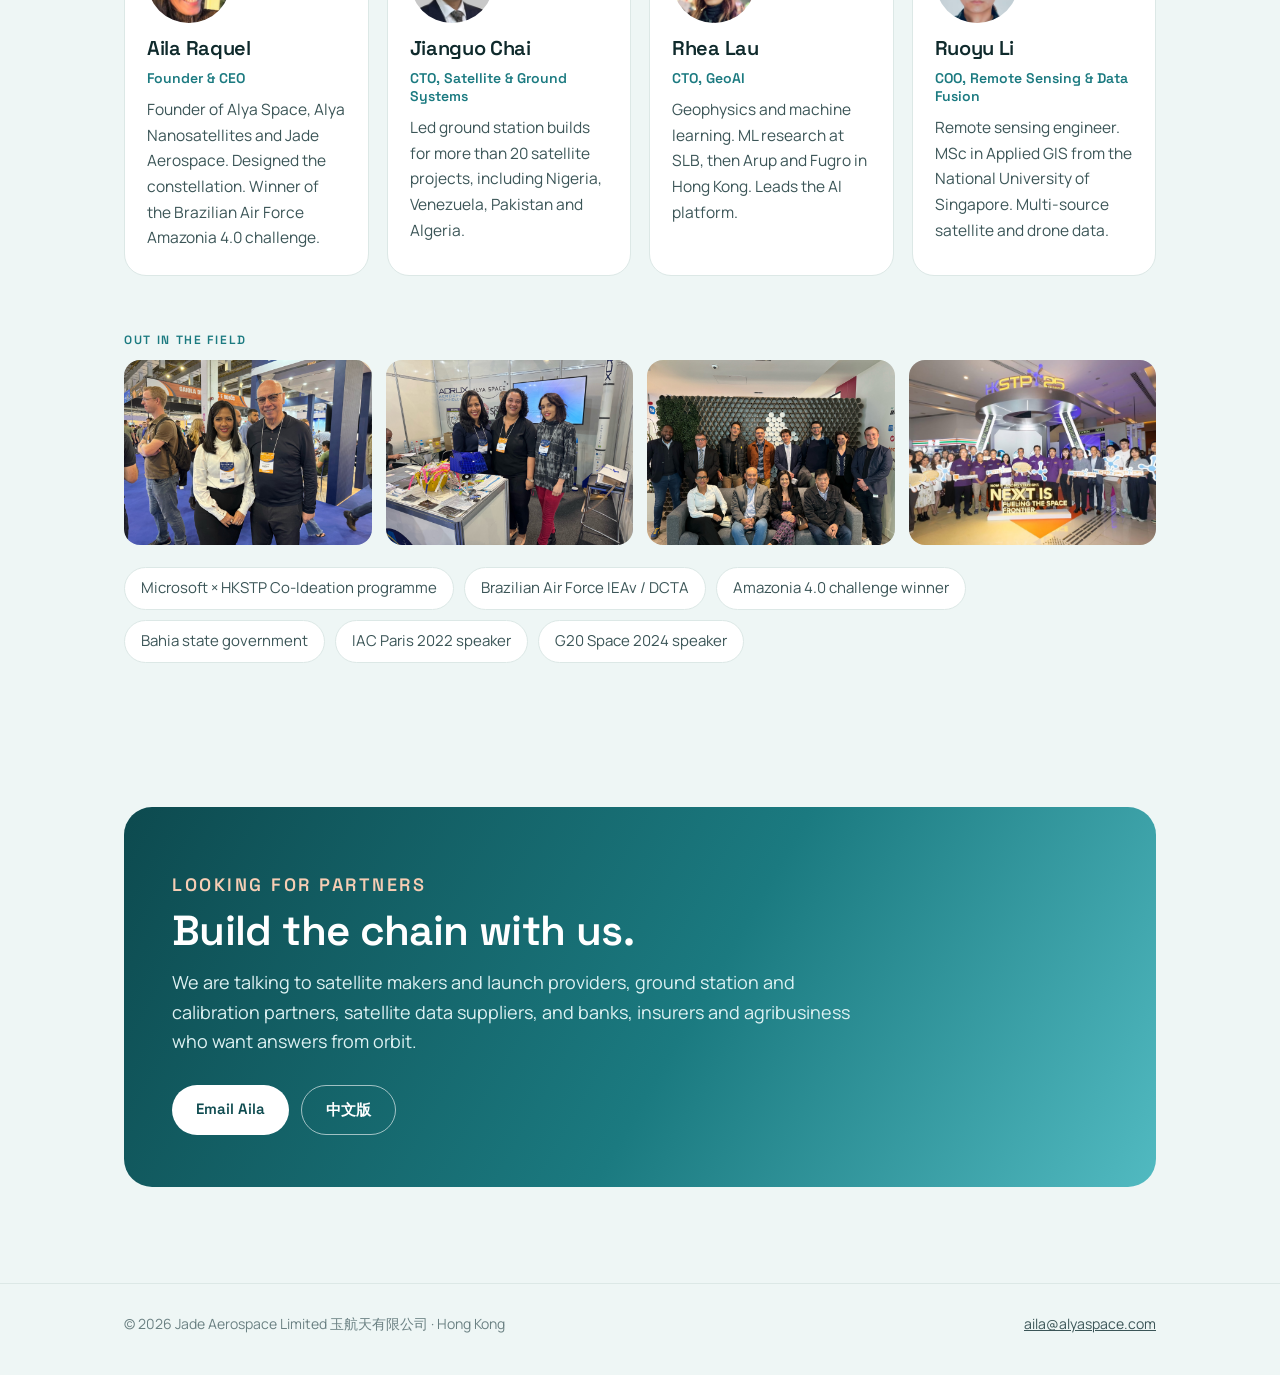
==== commit f5df4beb: "Add timeline and AgriEasy globe image Co-Authored-By: Claude Opus 5.5 <noreply@anthropic.com> Claude" ====
--- a/index.html
+++ b/index.html
@@ -23,6 +23,7 @@
     <nav>
       <a href="#what">What we do</a>
       <a href="#work">Our work</a>
+      <a href="#timeline">Timeline</a>
       <a href="#team">Team</a>
       <a class="lang" href="zh/" hreflang="zh-Hans">中文</a>
       <a class="cta" href="#contact">Get in touch</a>
@@ -112,10 +113,15 @@
 
 <!-- AGRIEASY -->
 <section>
-  <div class="wrap">
-    <p class="kicker">AgriEasy · built in Hong Kong</p>
-    <h2>From satellite image to a message on the phone</h2>
-    <p class="sub">AgriEasy combines satellite images and weather data, runs them through AI, and sends small farmers crop alerts by WeChat in China, WhatsApp in Brazil, or SMS. Farmers use it for free. Banks, insurers and exporters pay per hectare.</p>
+  <div class="wrap split">
+    <div>
+      <p class="kicker">AgriEasy · built in Hong Kong</p>
+      <h2>From satellite image to a message on the phone</h2>
+      <p class="sub">AgriEasy combines satellite images and weather data, runs them through AI, and sends small farmers crop alerts by WeChat in China, WhatsApp in Brazil, or SMS. Farmers use it for free. Banks, insurers and exporters pay per hectare.</p>
+    </div>
+    <img class="globe" src="assets/agrieasy-globe.jpg" alt="AgriEasy: from space to your farm. Satellites feed AI alerts on soil, water, climate, production and credit" loading="lazy">
+  </div>
+  <div class="wrap">
     <div class="cards c3">
       <div class="card"><div class="bd no-ph"><h3>Agriculture</h3><p>Emergence, field boundaries, crop health (NDVI), soil moisture, yield and harvest timing.</p></div></div>
       <div class="card"><div class="bd no-ph"><h3>Forests and carbon</h3><p>Tree counts, forest cover and health, deforestation checks for the EU rules (EUDR), carbon monitoring.</p></div></div>
@@ -150,6 +156,36 @@
   </div>
 </section>
 
+<!-- TIMELINE -->
+<section id="timeline">
+  <div class="wrap">
+    <h2>Timeline</h2>
+    <p class="sub">Seven years of groundwork in Brazil, Europe and Hong Kong, and what comes next.</p>
+    <div class="tl">
+      <div>
+        <p class="tl-head">Done</p>
+        <ol style="list-style:none;padding:0;margin:0">
+        <li><span class="yr">2019</span><b>Alya Space founded in Brazil</b><p>Wins the Brazilian Air Force Amazonia 4.0 challenge.</p></li>
+        <li><span class="yr">2020</span><b>Two years with the Brazilian Air Force</b><p>Residency at IEAv / DCTA to validate the work.</p></li>
+        <li><span class="yr">2022</span><b>Paper at IAC Paris</b><p>International Astronautical Congress.</p></li>
+        <li><span class="yr">2023–24</span><b>Constellation designed and filed</b><p>Jianguo Chai and Ruoyu Li join. Alya Nanosatellites opens in Paris. ITU filing through ANATEL. Speaker at G20 Space 2024.</p></li>
+        <li><span class="yr">2025</span><b>Jade Aerospace founded in Hong Kong</b><p>Selected for the Microsoft × HKSTP Co-Ideation programme.</p></li>
+        <li><span class="yr">2026</span><b>10 pilot projects delivered</b><p>Mining, coffee, carbon and land projects in Brazil and Africa. Exhibited in the space zone at InnoCarnival 2026, Hong Kong.</p></li>
+        </ol>
+      </div>
+      <div>
+        <p class="tl-head">Next</p>
+        <ol style="list-style:none;padding:0;margin:0">
+        <li class="plan"><span class="yr">2027</span><b>Partners for satellites, stations and calibration</b><p>Build the first satellites and the Tucano ground station with partners.</p></li>
+        <li class="plan"><span class="yr">2027</span><b>AgriEasy first version</b><p>Satellite data, AI analysis and WeChat, WhatsApp or SMS alerts, with the first trial users.</p></li>
+        <li class="plan"><span class="yr">2027</span><b>First paying customer</b><p>An insurer or bank, paying per hectare.</p></li>
+        <li class="plan"><span class="yr">2028</span><b>First satellite launch</b><p>Target for the first satellites of the constellation.</p></li>
+        </ol>
+      </div>
+    </div>
+  </div>
+</section>
+
 <!-- TEAM -->
 <section id="team">
   <div class="wrap">
--- a/assets/style.css
+++ b/assets/style.css
@@ -140,3 +140,20 @@
 .panel .card .ph::after{background:linear-gradient(180deg,transparent 35%,#0F323B 100%)}
 .nav img{height:38px}
 @media (max-width:560px){.nav img{height:30px}}
+
+/* timeline */
+.tl{list-style:none;padding:0;margin:36px 0 0;display:grid;grid-template-columns:repeat(2,minmax(0,1fr));gap:0 48px}
+.tl li{position:relative;padding:0 0 26px 34px}
+.tl li::before{content:"";position:absolute;left:7px;top:8px;bottom:-8px;width:2px;background:var(--line)}
+.tl li::after{content:"";position:absolute;left:1px;top:5px;width:14px;height:14px;border-radius:50%;background:var(--deep);box-shadow:0 0 0 4px var(--bg)}
+.tl li:last-child::before{display:none}
+.tl li.plan::after{background:var(--bg);border:2px solid var(--jade);width:10px;height:10px}
+.tl li.plan::before{background:repeating-linear-gradient(180deg,var(--jade) 0 4px,transparent 4px 9px)}
+.tl .yr{font:600 15px var(--disp);color:var(--deep);display:block}
+.tl li.plan .yr{color:var(--jade)}
+.tl b{display:block;font:600 18px var(--disp);color:var(--ink);margin:2px 0 2px}
+.tl p{color:var(--ink2);font-size:15.5px}
+.tl-head{font:600 12px var(--disp);letter-spacing:.14em;text-transform:uppercase;color:var(--mut);margin:0 0 18px}
+@media (max-width:760px){.tl{grid-template-columns:1fr}}
+img.globe{width:100%;max-width:480px;justify-self:center;border-radius:50%;box-shadow:0 24px 60px rgba(15,42,44,.22)}
+@media (max-width:920px){img.globe{max-width:360px}}
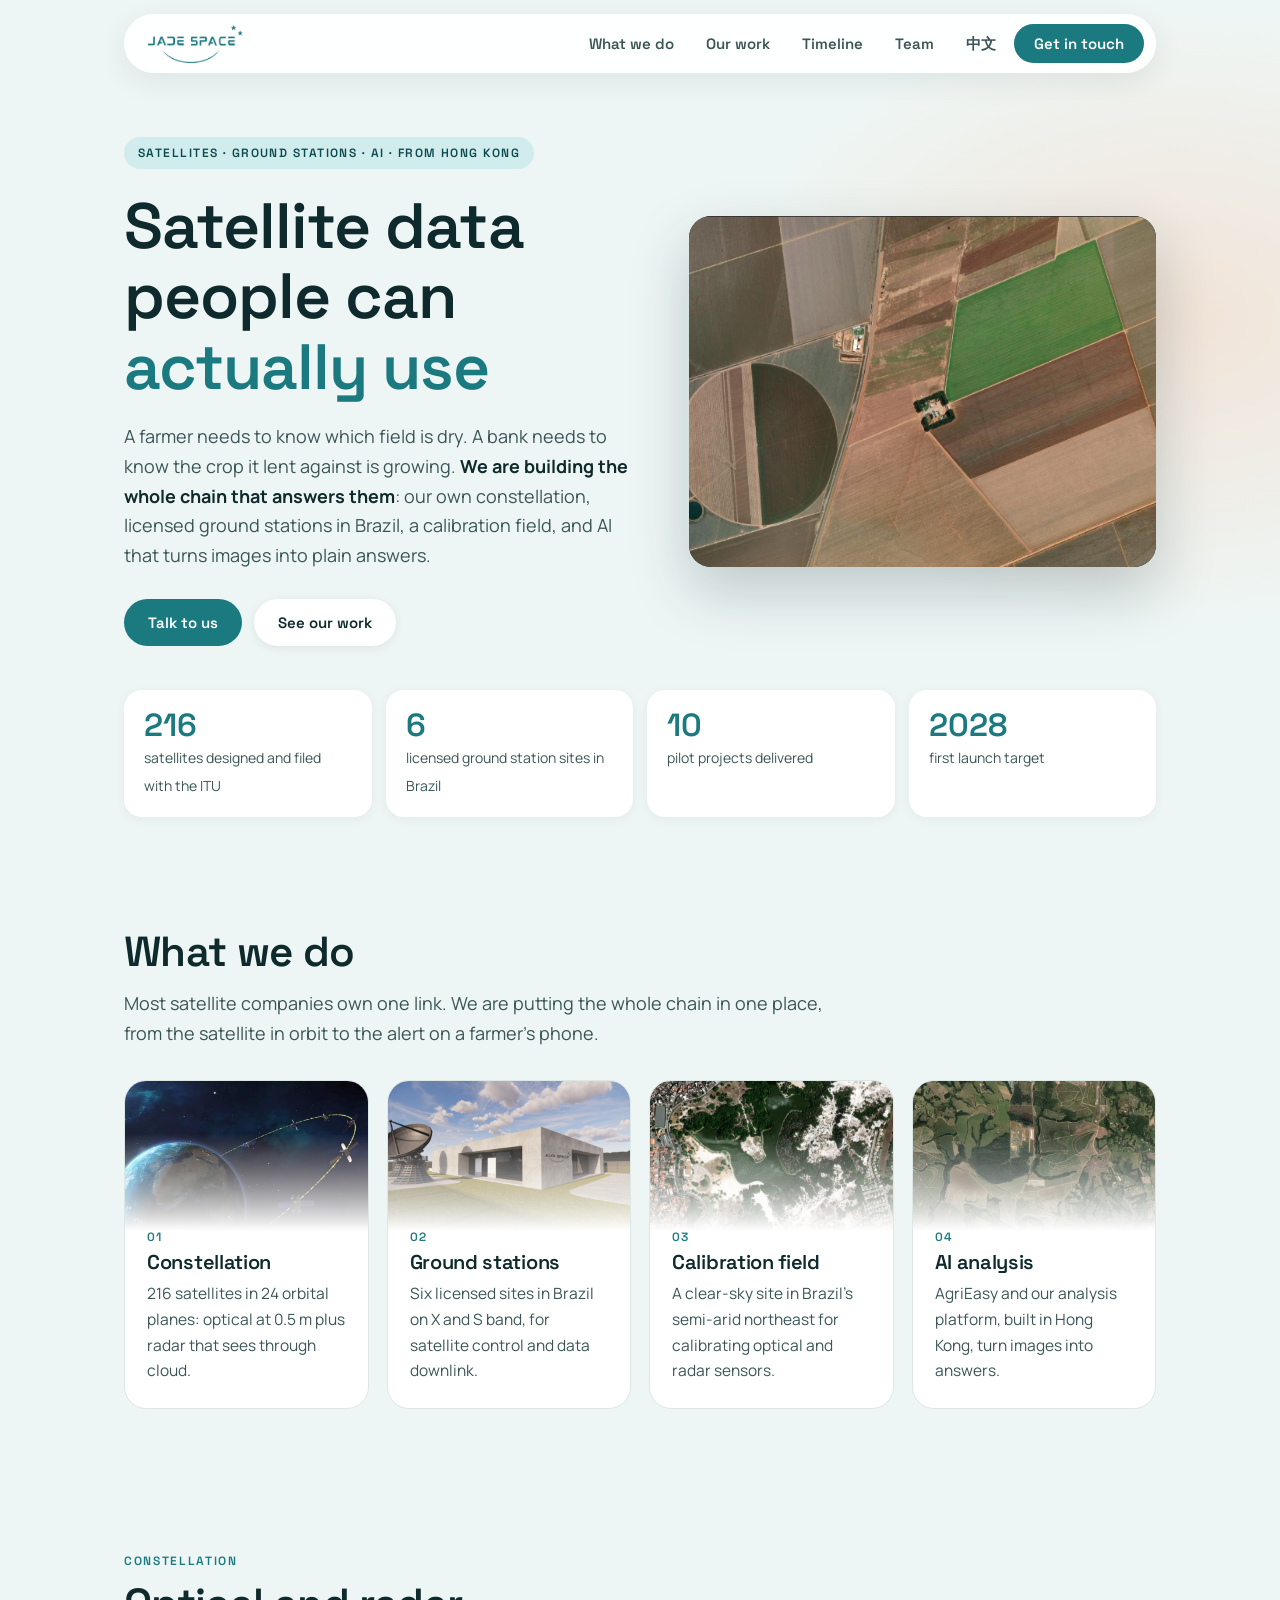
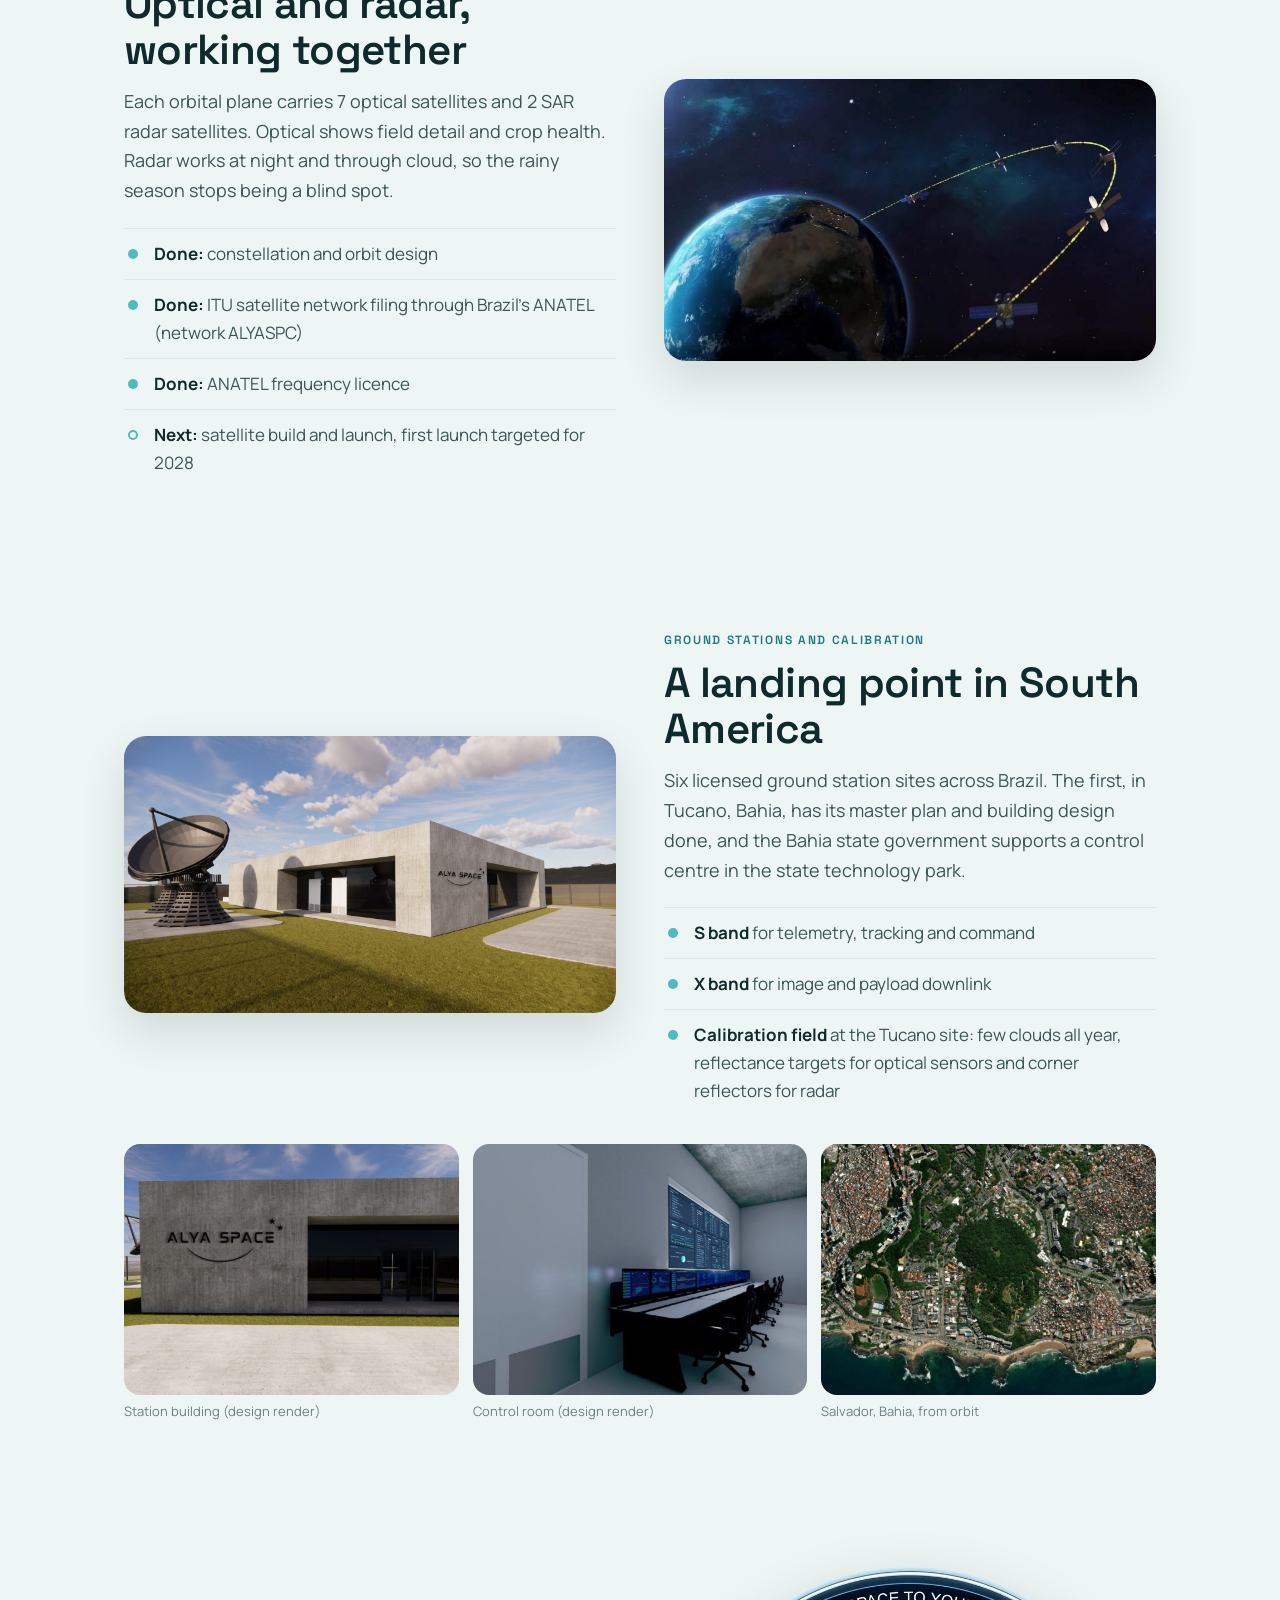
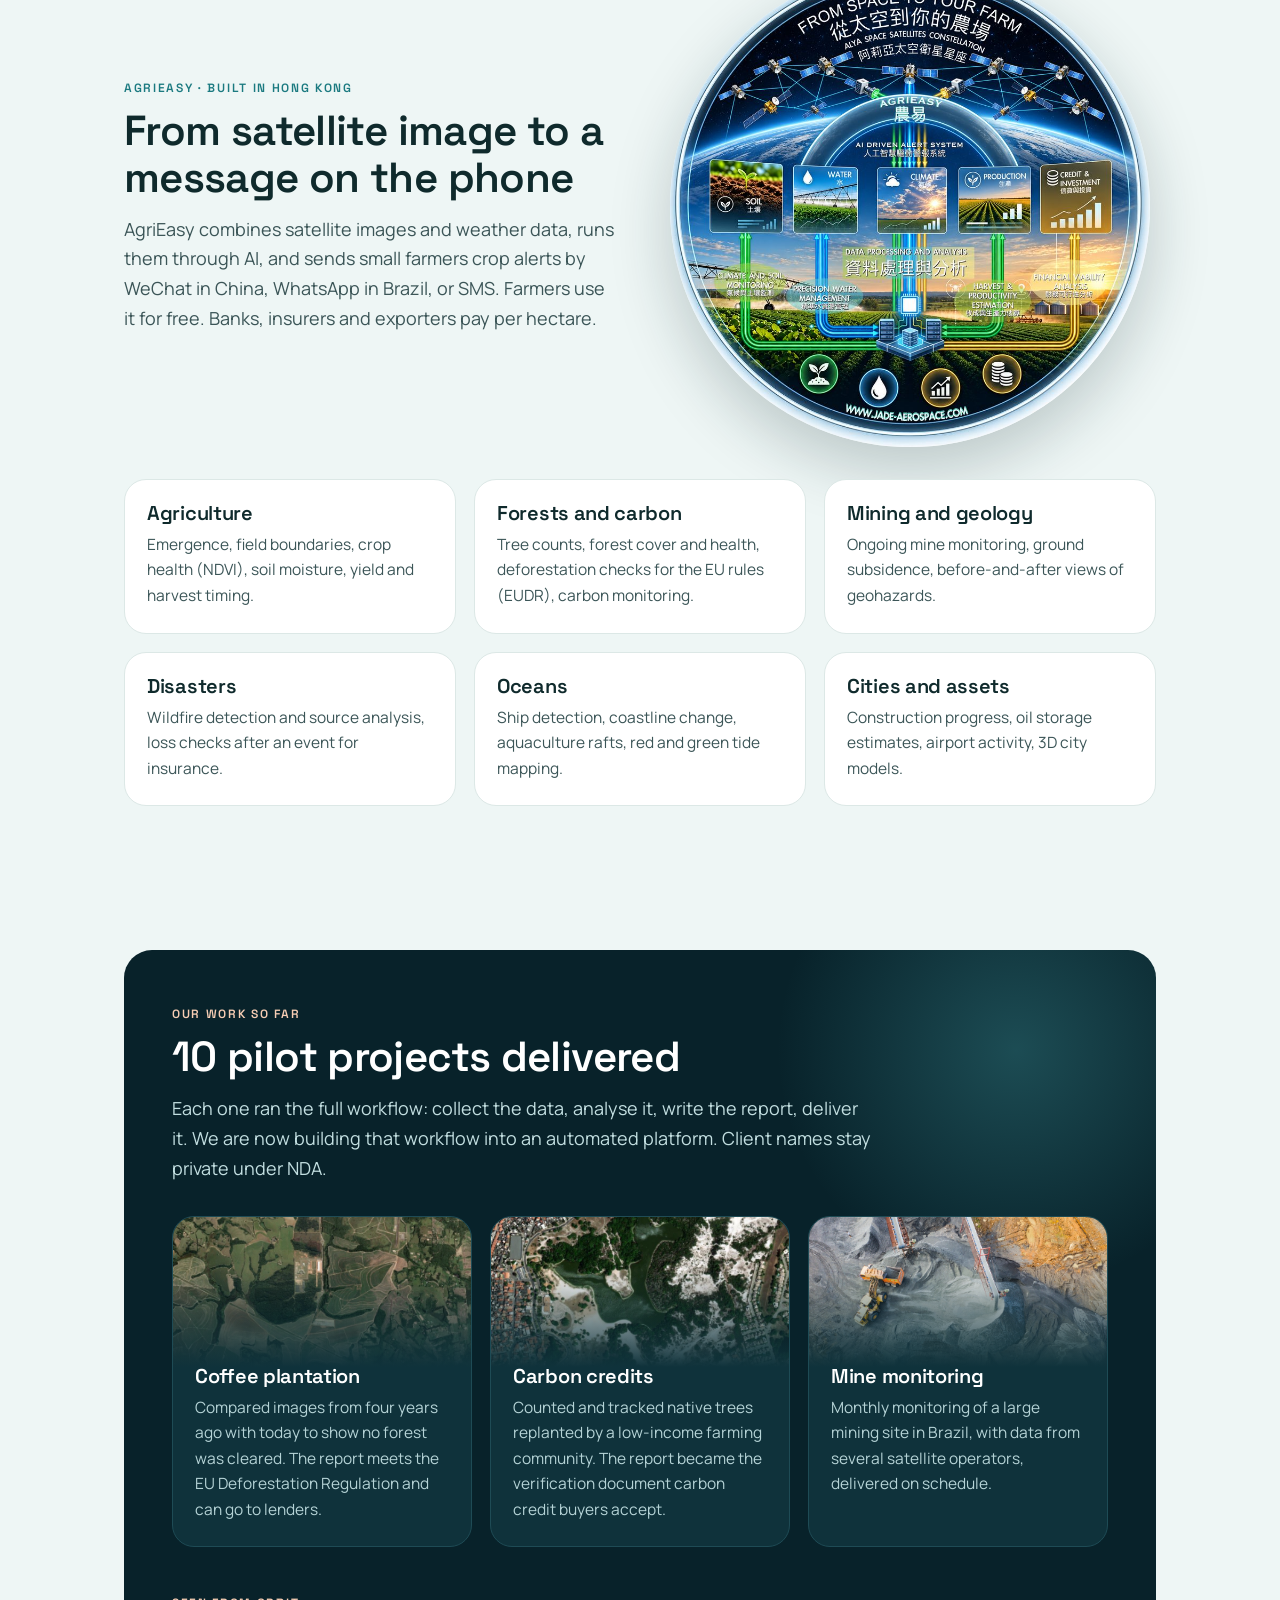
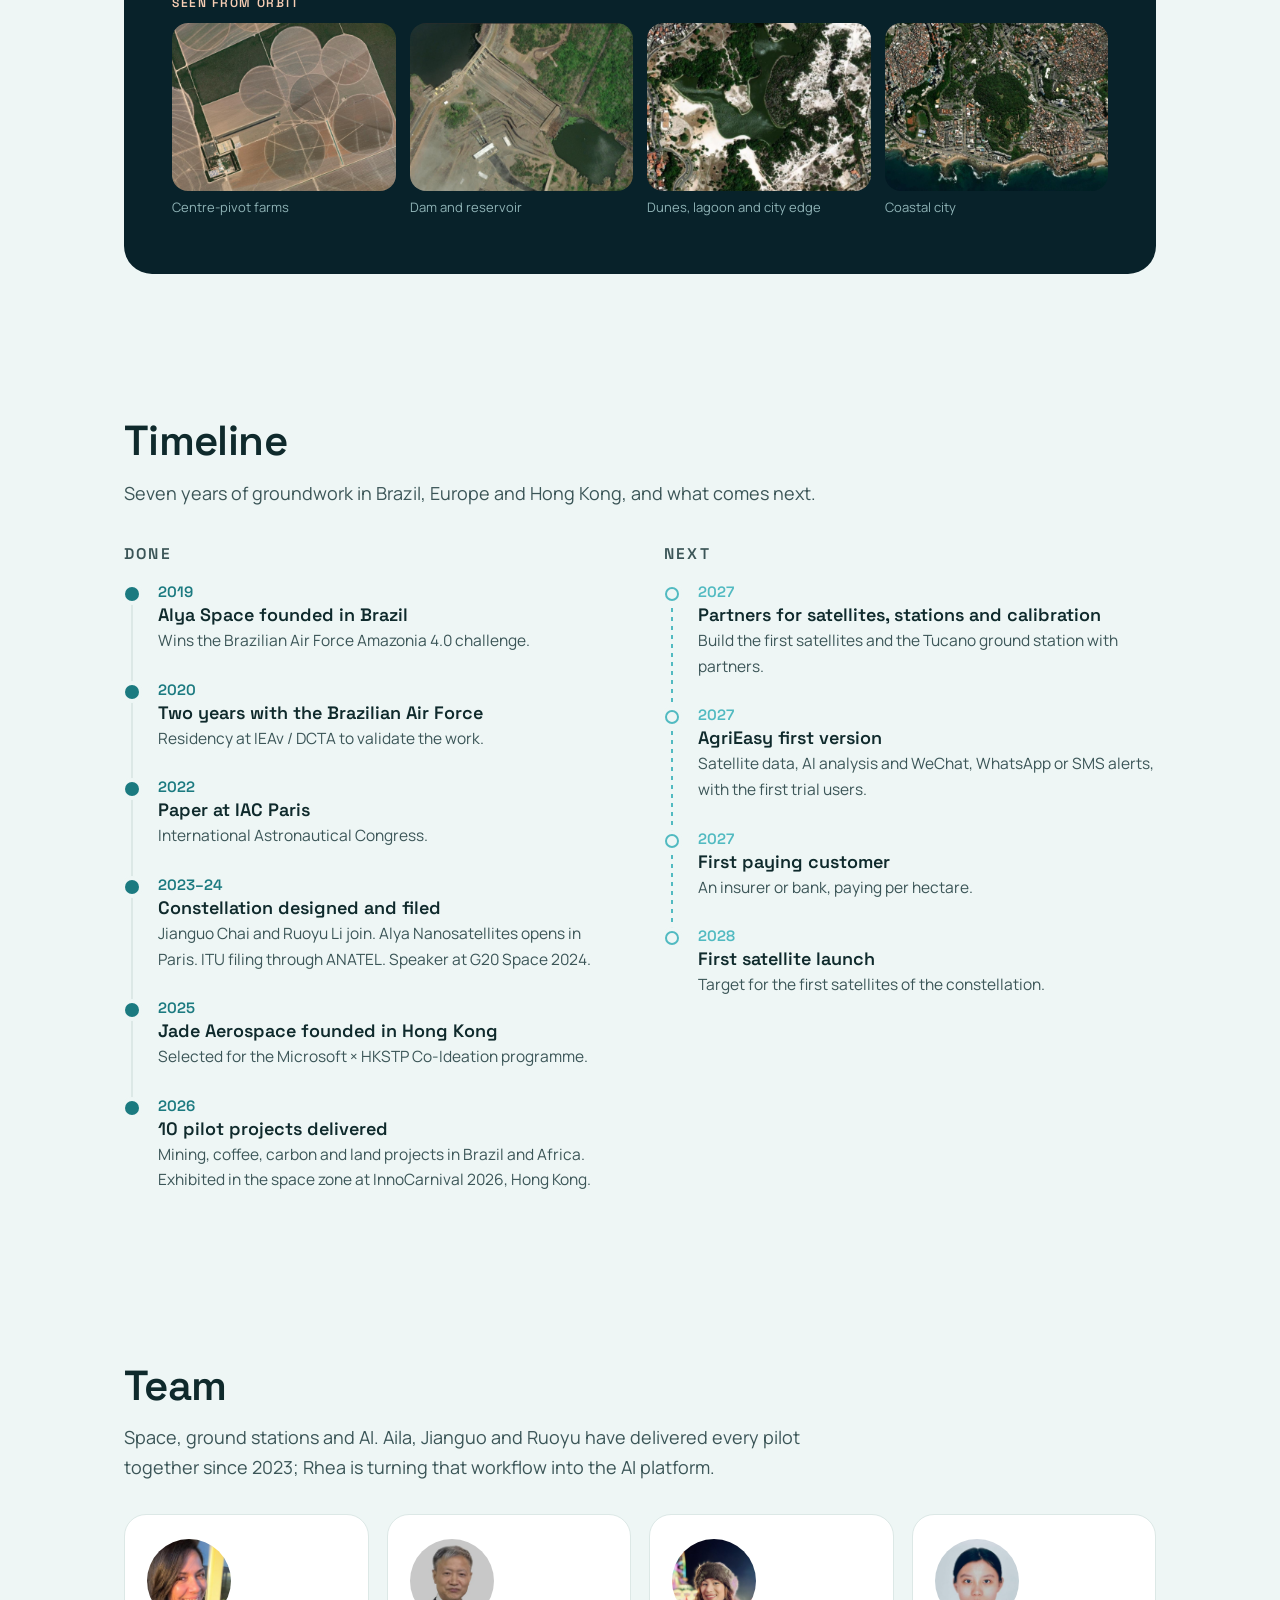
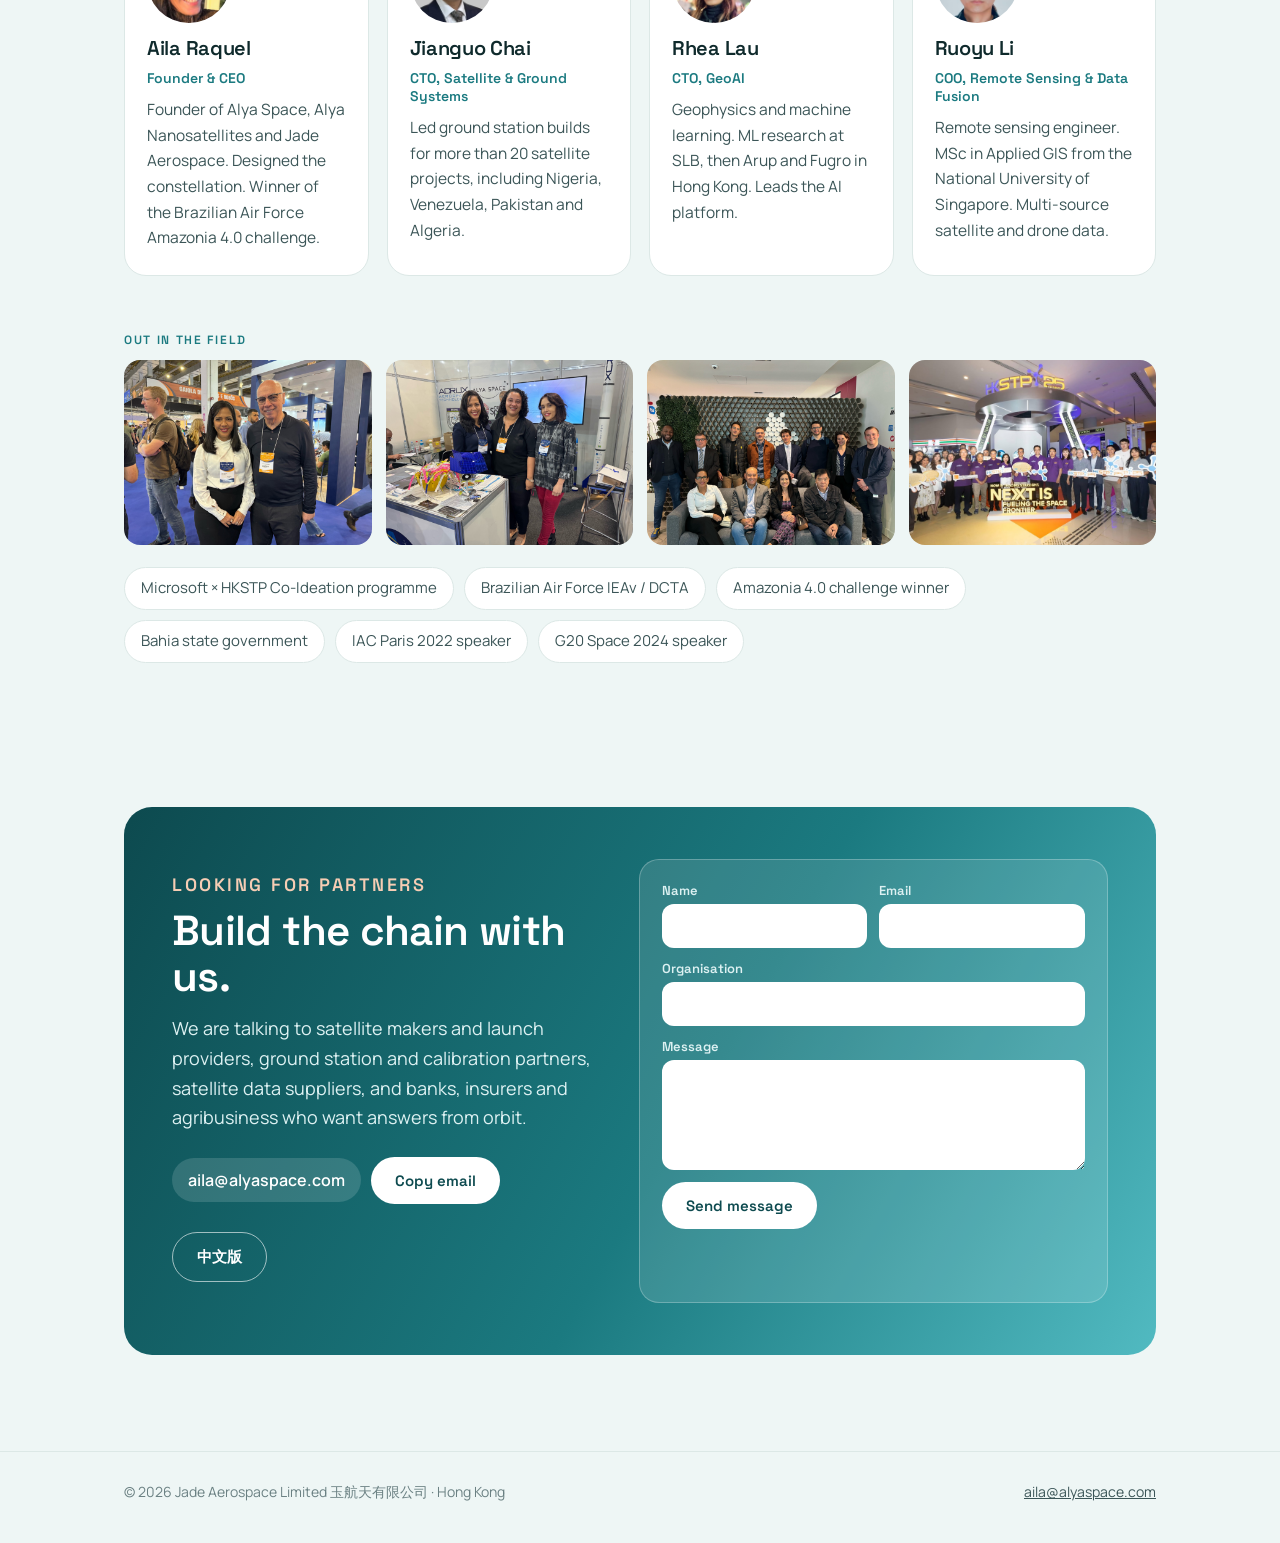
==== commit f3206e6c: "Contact form + copy-email button; English given-name-first names on Chinese page Co-Authored-By: Cla" ====
--- a/index.html
+++ b/index.html
@@ -220,12 +220,28 @@
 <section id="contact">
   <div class="wrap">
     <div class="ctabox">
-      <p class="kicker">Looking for partners</p>
-      <h2>Build the chain with us.</h2>
-      <p>We are talking to satellite makers and launch providers, ground station and calibration partners, satellite data suppliers, and banks, insurers and agribusiness who want answers from orbit.</p>
-      <div class="btns">
-        <a class="btn light" href="mailto:aila@alyaspace.com">Email Aila</a>
-        <a class="btn line" href="zh/">中文版</a>
+      <div class="cgrid">
+        <div>
+          <p class="kicker">Looking for partners</p>
+          <h2>Build the chain with us.</h2>
+          <p>We are talking to satellite makers and launch providers, ground station and calibration partners, satellite data suppliers, and banks, insurers and agribusiness who want answers from orbit.</p>
+          <div class="mailrow">
+            <code>aila@alyaspace.com</code>
+            <button type="button" class="btn light" data-copy>Copy email</button>
+          </div>
+          <div class="btns"><a class="btn line" href="zh/">中文版</a></div>
+        </div>
+        <form id="contact-form" class="cform">
+          <div class="row">
+            <label>Name<input name="name" required autocomplete="name"></label>
+            <label>Email<input name="email" type="email" required autocomplete="email"></label>
+          </div>
+          <label>Organisation<input name="org" autocomplete="organization"></label>
+          <label>Message<textarea name="message" required></textarea></label>
+          <input class="hp" name="_honey" tabindex="-1" autocomplete="off" aria-hidden="true">
+          <button type="submit" class="btn light">Send message</button>
+          <p class="form-msg" role="status"></p>
+        </form>
       </div>
     </div>
   </div>
@@ -238,5 +254,6 @@
   </div>
 </footer>
 
+<script src="assets/contact.js" defer></script>
 </body>
 </html>
--- a/assets/style.css
+++ b/assets/style.css
@@ -157,3 +157,21 @@
 @media (max-width:760px){.tl{grid-template-columns:1fr}}
 img.globe{width:100%;max-width:480px;justify-self:center;border-radius:50%;box-shadow:0 24px 60px rgba(15,42,44,.22)}
 @media (max-width:920px){img.globe{max-width:360px}}
+
+/* contact form inside the gradient box */
+.ctabox .cgrid{display:grid;grid-template-columns:1fr 1.1fr;gap:40px;align-items:start}
+.cform{display:grid;gap:12px;background:rgba(255,255,255,.12);border:1px solid rgba(255,255,255,.25);border-radius:20px;padding:22px}
+.cform .row{display:grid;grid-template-columns:1fr 1fr;gap:12px}
+.cform label{display:grid;gap:5px;font:600 13px var(--disp);color:#DDF1F2}
+.cform input,.cform textarea{font:400 16px var(--body);color:var(--ink);background:#fff;border:0;border-radius:12px;padding:11px 13px;width:100%}
+.cform textarea{min-height:110px;resize:vertical}
+.cform input:focus,.cform textarea:focus{outline:3px solid var(--peach)}
+.cform button{justify-self:start;border:0;cursor:pointer}
+.cform button:disabled{opacity:.6;cursor:wait}
+.form-msg{font-size:15px;color:#fff;min-height:1.4em;margin:0}
+.mailrow{display:flex;flex-wrap:wrap;gap:10px;align-items:center;margin-top:24px}
+.mailrow code{font:600 16px var(--body);background:rgba(255,255,255,.14);padding:11px 16px;border-radius:999px;color:#fff}
+.mailrow button{border:0;cursor:pointer}
+.hp{position:absolute;left:-9999px}
+@media (max-width:920px){.ctabox .cgrid{grid-template-columns:1fr}.cform .row{grid-template-columns:1fr}}
+section[id]{scroll-margin-top:90px}
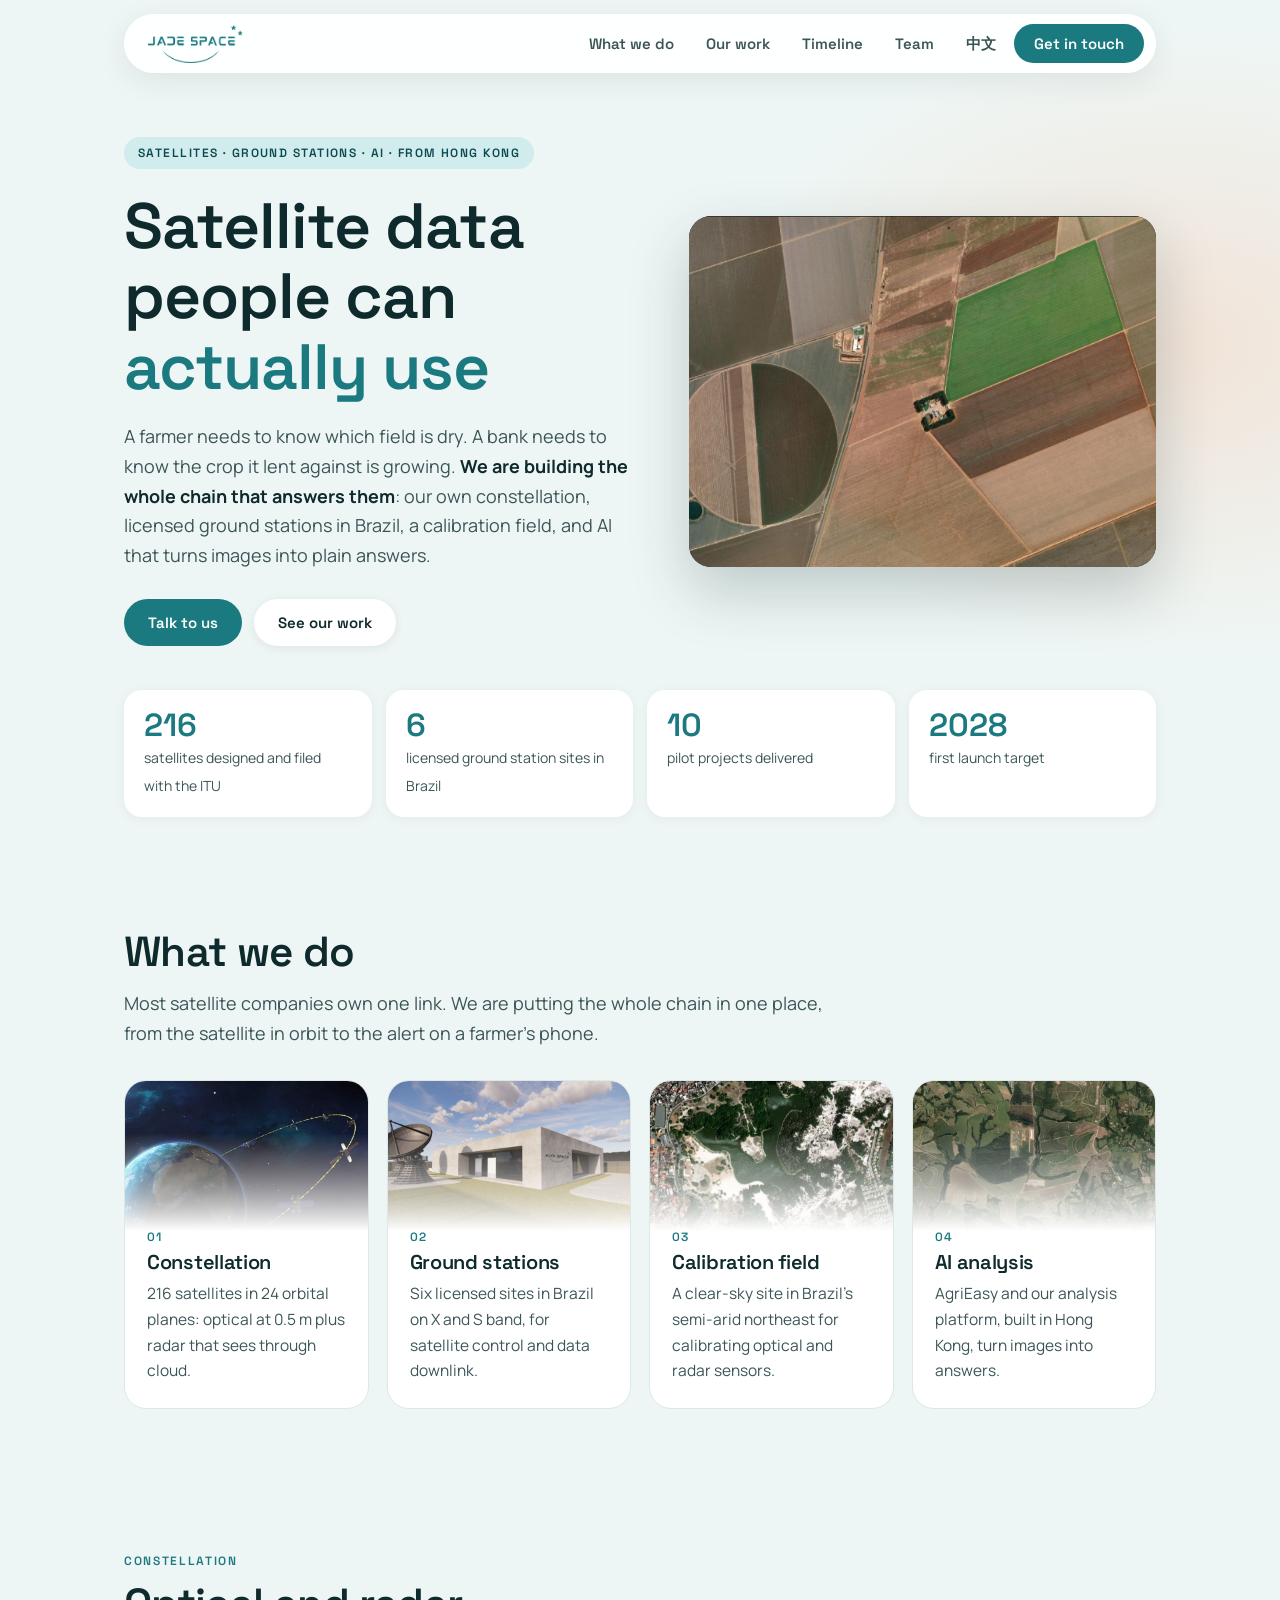
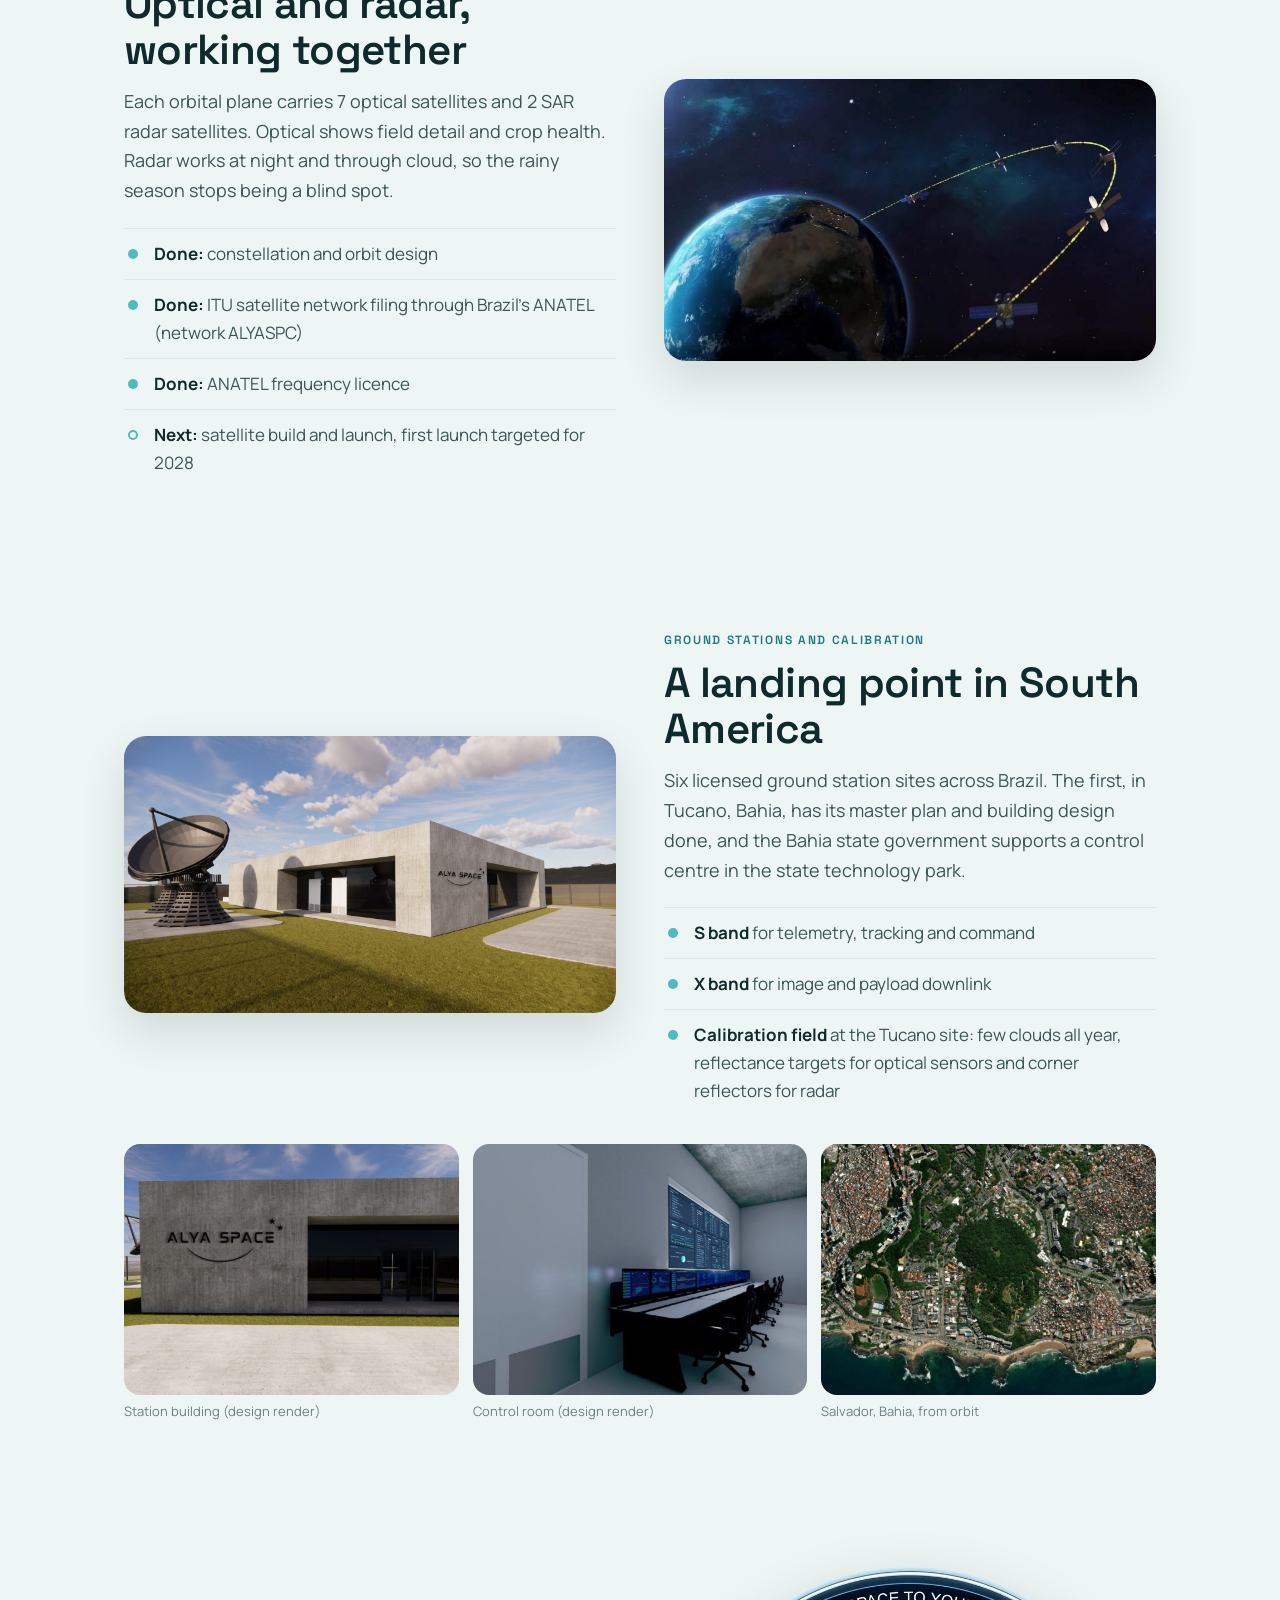
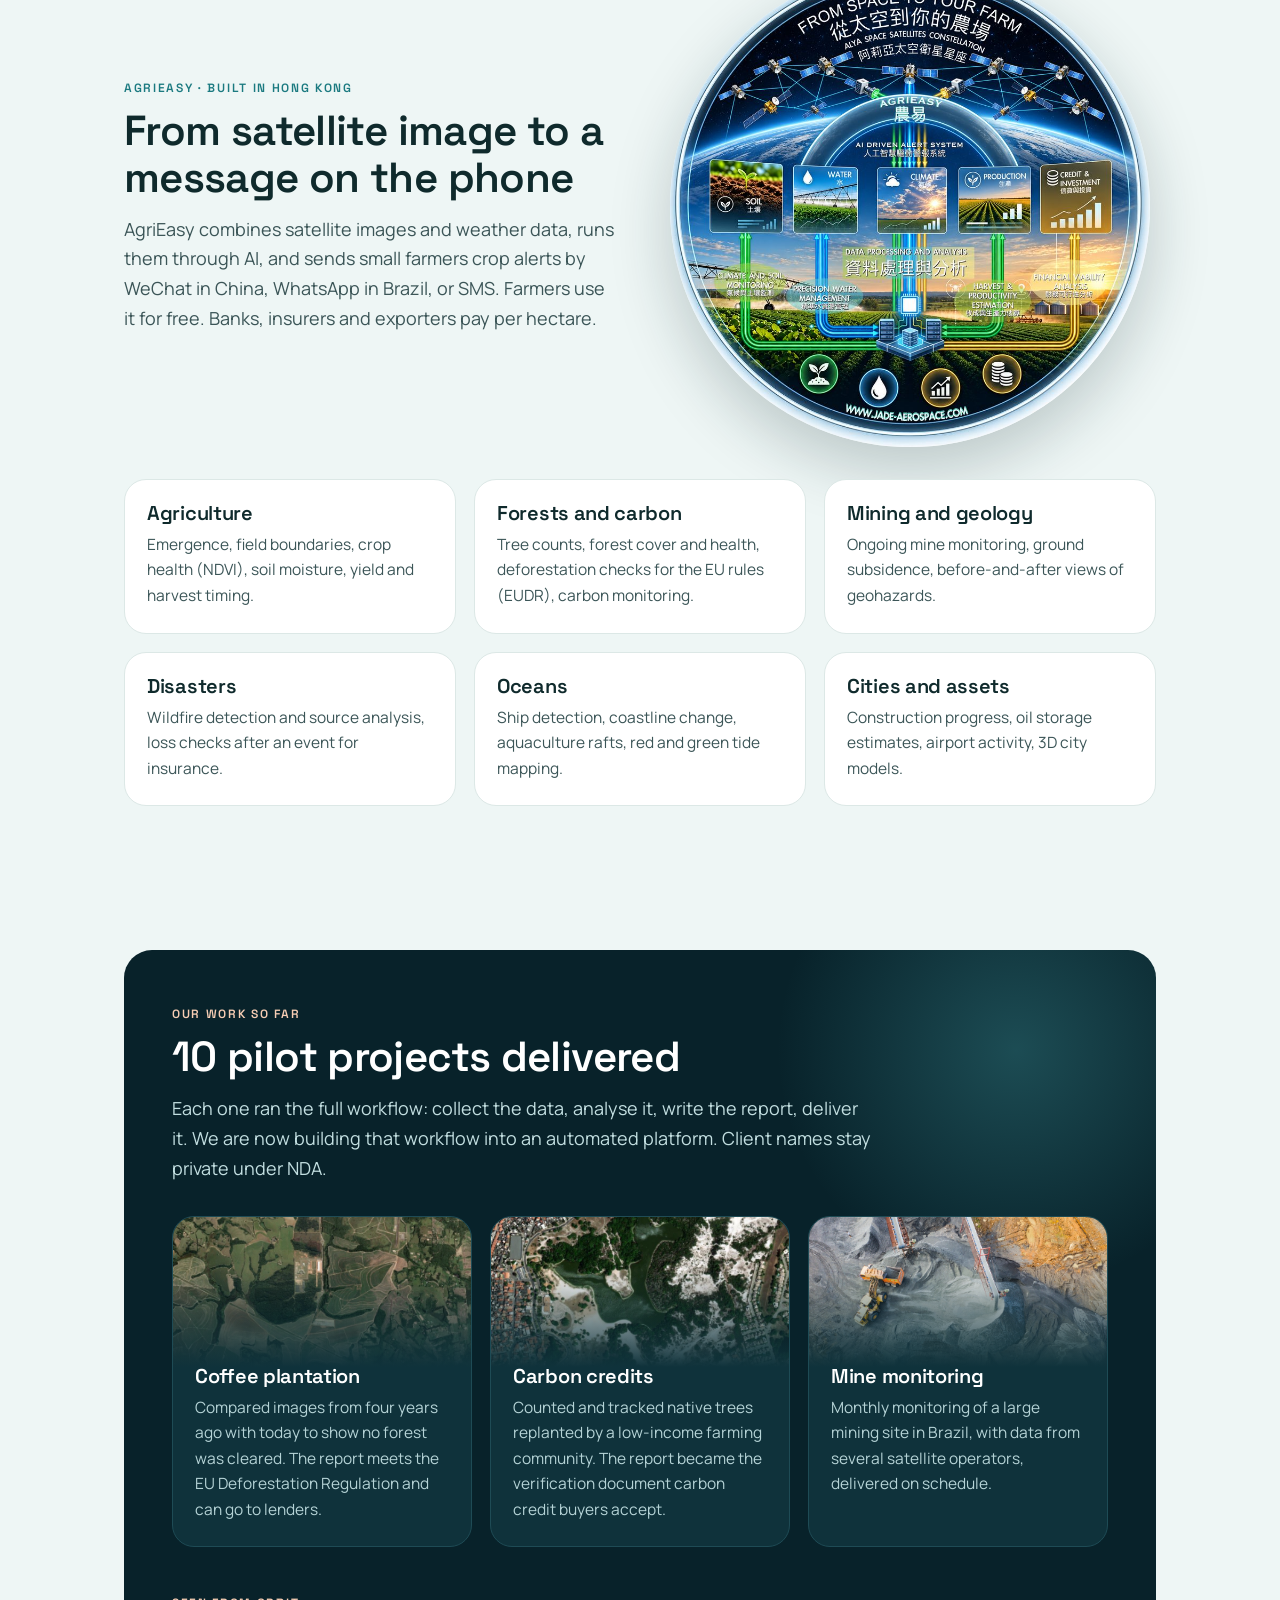
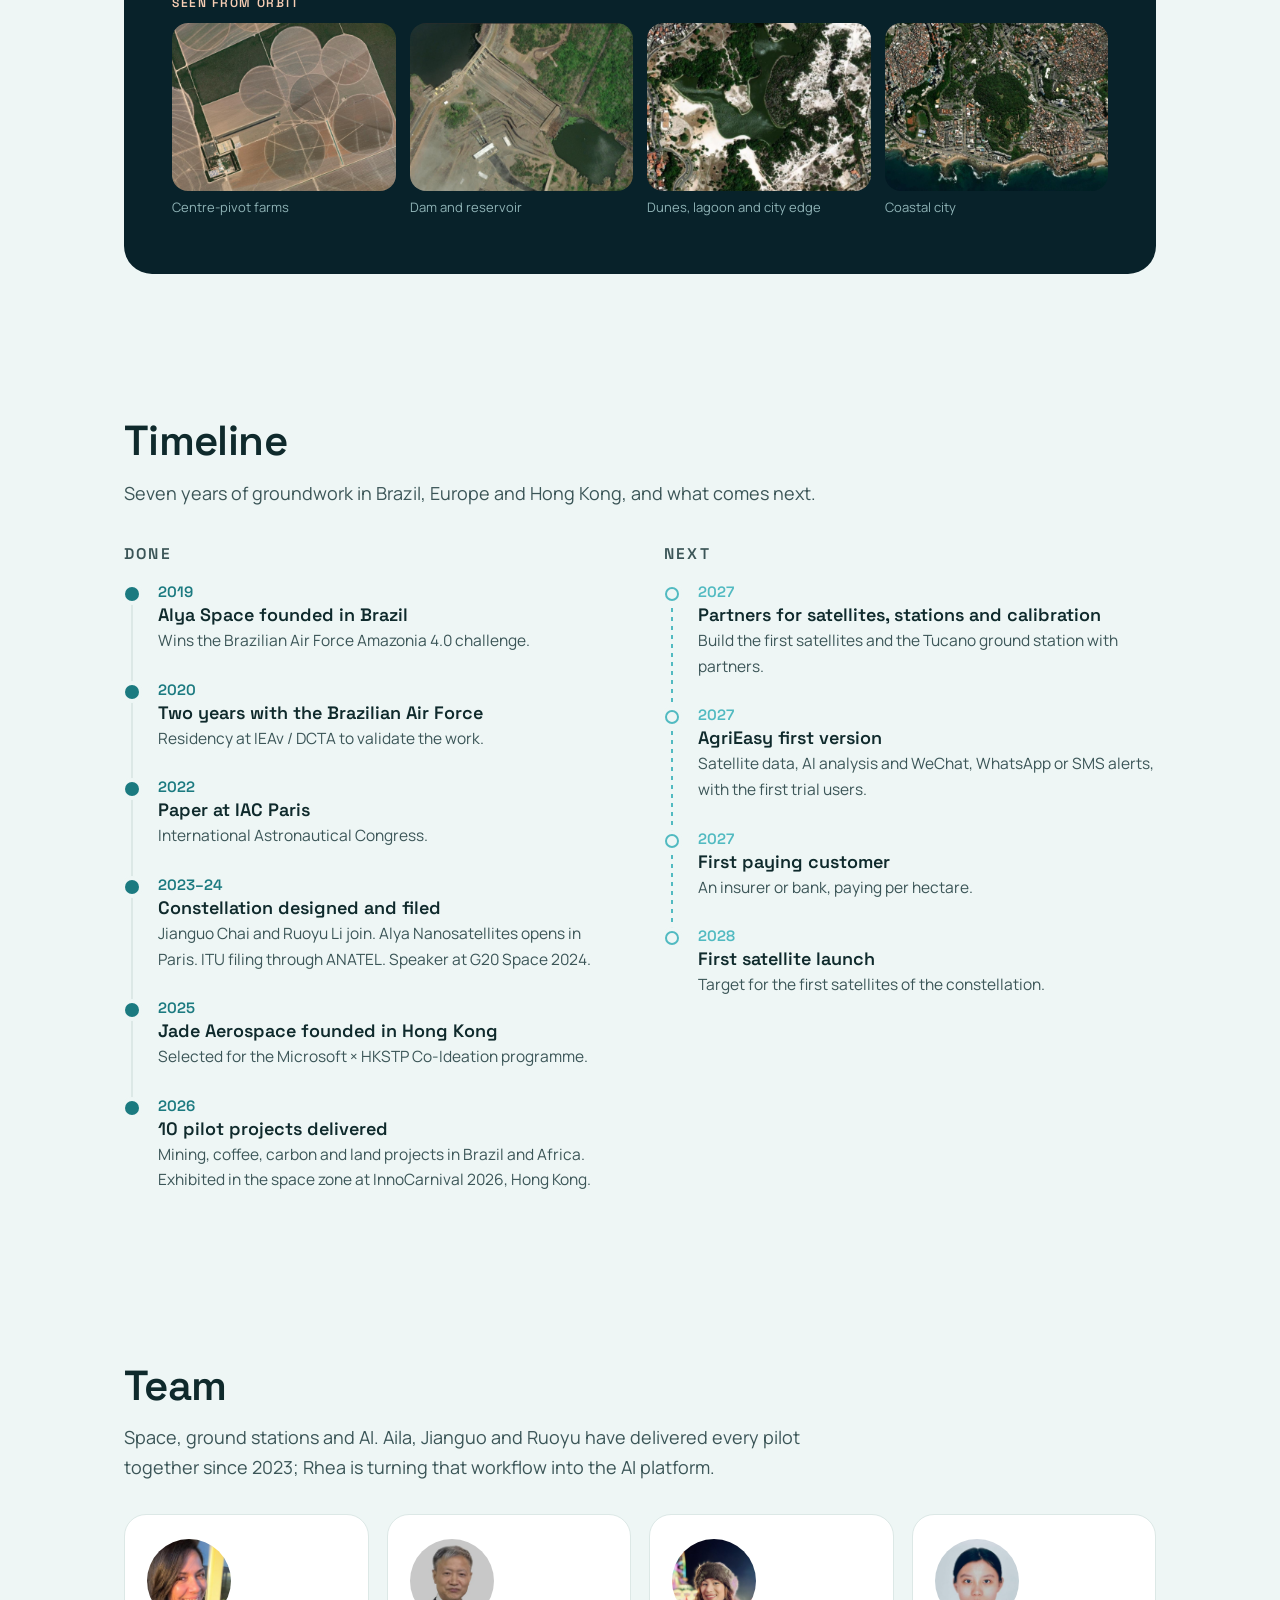
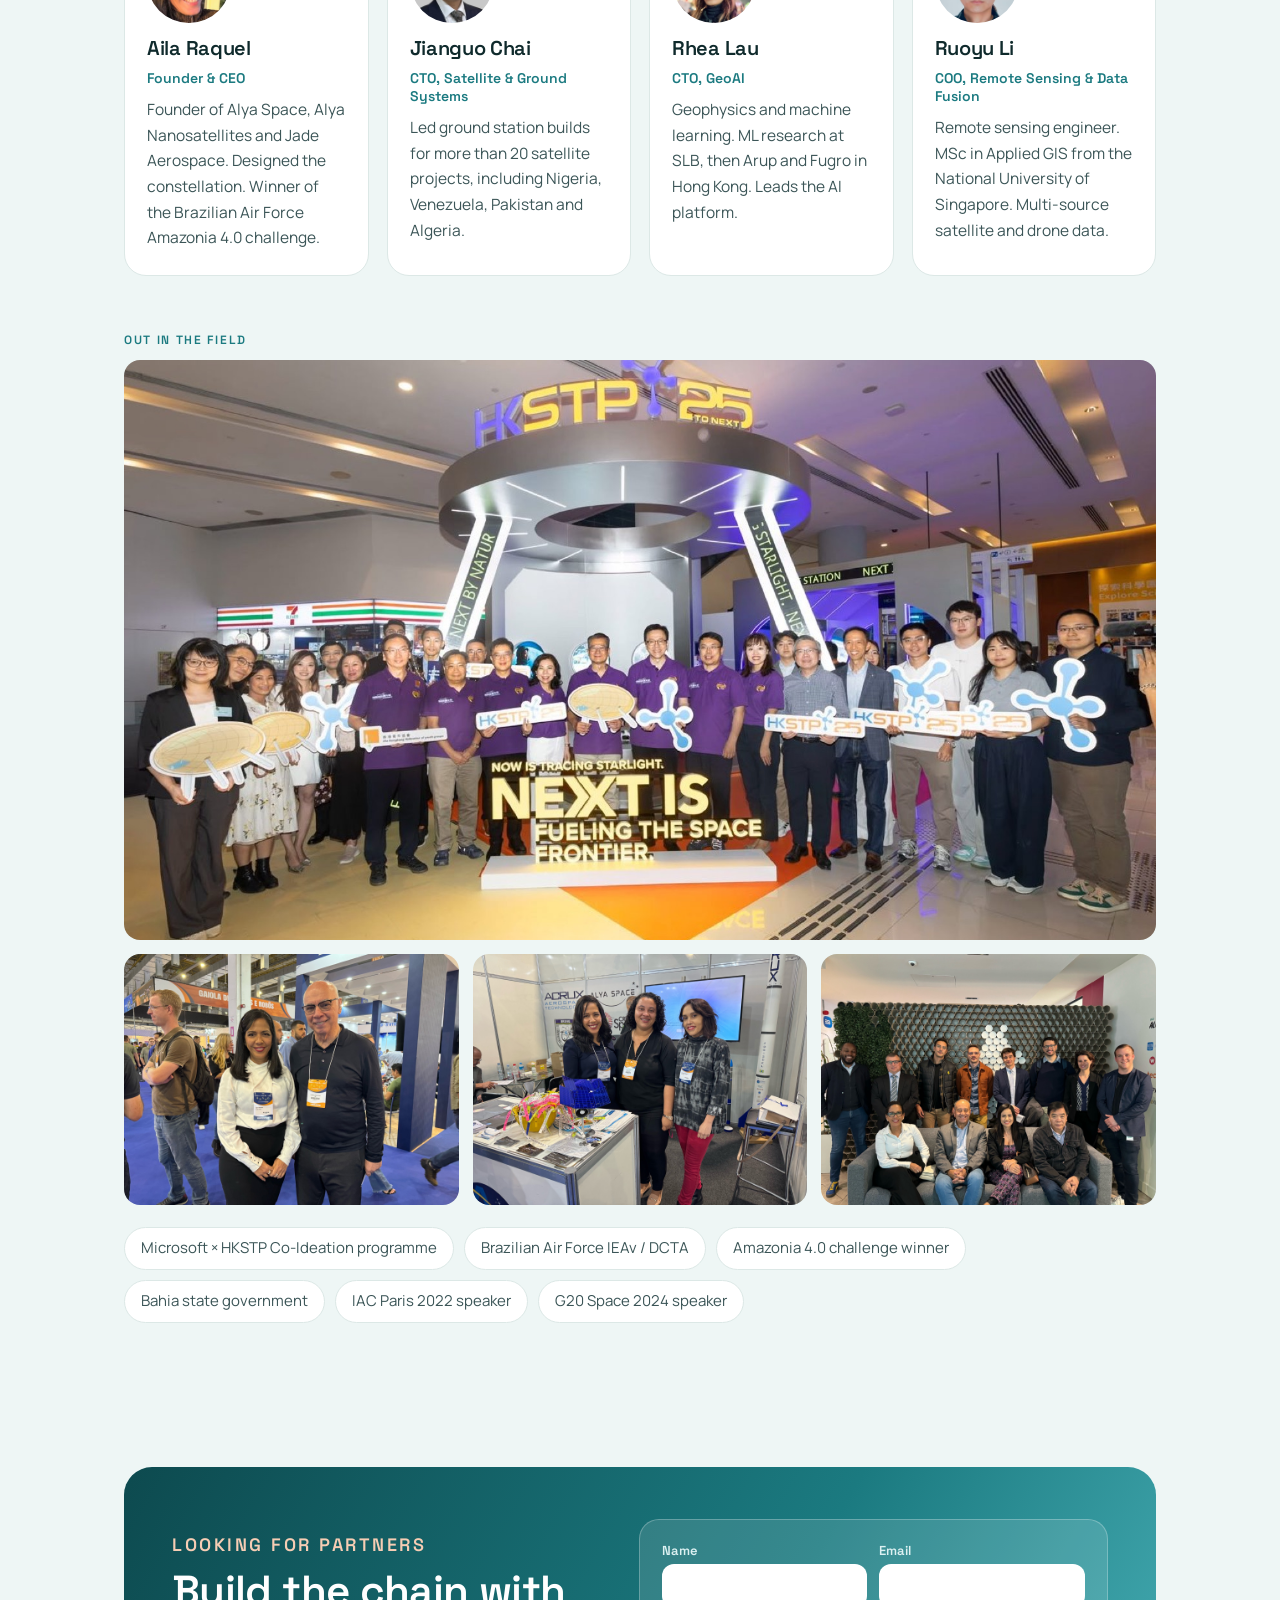
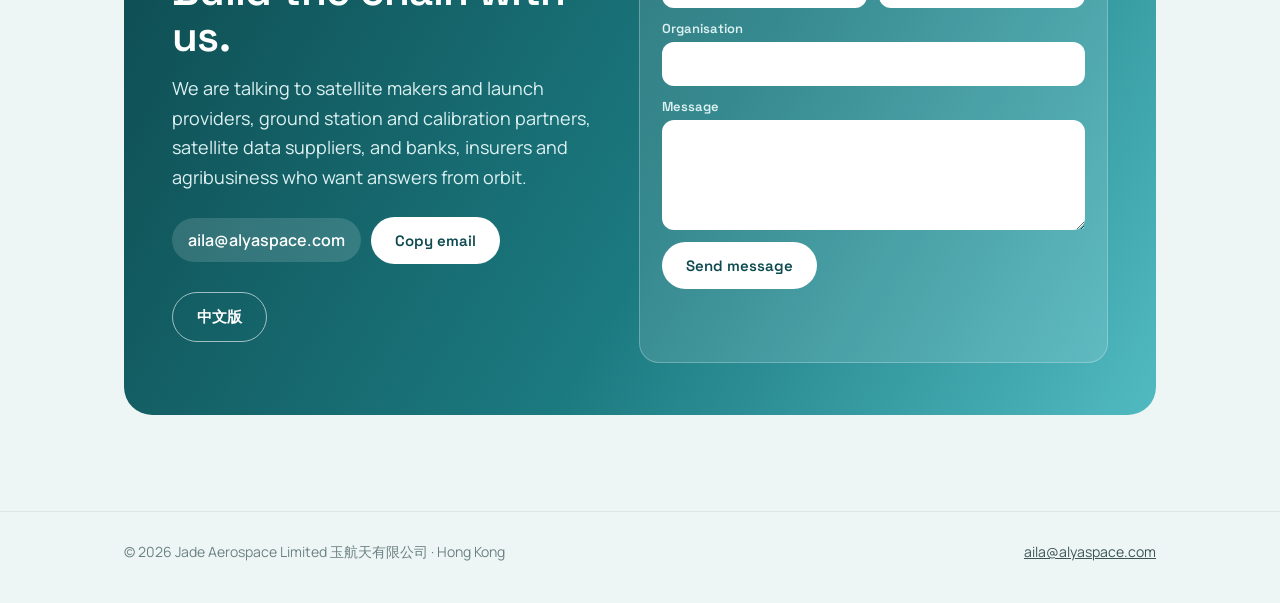
==== commit e90a891f: "HKSTP photo full width, three event photos below Co-Authored-By: Claude Opus 5.5 <noreply@anthropic." ====
--- a/index.html
+++ b/index.html
@@ -199,11 +199,13 @@
     </div>
 
     <p class="kicker" style="margin-top:56px">Out in the field</p>
-    <div class="gallery g4" style="margin-top:8px">
+    <div class="gallery" style="margin-top:8px">
+      <figure class="wide"><img src="assets/event-hk.jpg" alt="Space exhibit in Hong Kong" loading="lazy"></figure>
+    </div>
+    <div class="gallery g3" style="margin-top:14px">
       <figure><img src="assets/event-1.jpg" alt="Team at a space industry event" loading="lazy"></figure>
       <figure><img src="assets/event-2.jpg" alt="Team at the Alya Space stand" loading="lazy"></figure>
       <figure><img src="assets/event-3.jpg" alt="Group photo with partners" loading="lazy"></figure>
-      <figure><img src="assets/event-hk.jpg" alt="Space exhibit in Hong Kong" loading="lazy"></figure>
     </div>
     <div class="pills">
       <span>Microsoft × HKSTP Co-Ideation programme</span>
--- a/assets/style.css
+++ b/assets/style.css
@@ -175,3 +175,4 @@
 .hp{position:absolute;left:-9999px}
 @media (max-width:920px){.ctabox .cgrid{grid-template-columns:1fr}.cform .row{grid-template-columns:1fr}}
 section[id]{scroll-margin-top:90px}
+.gallery figure.wide img{aspect-ratio:16/9}
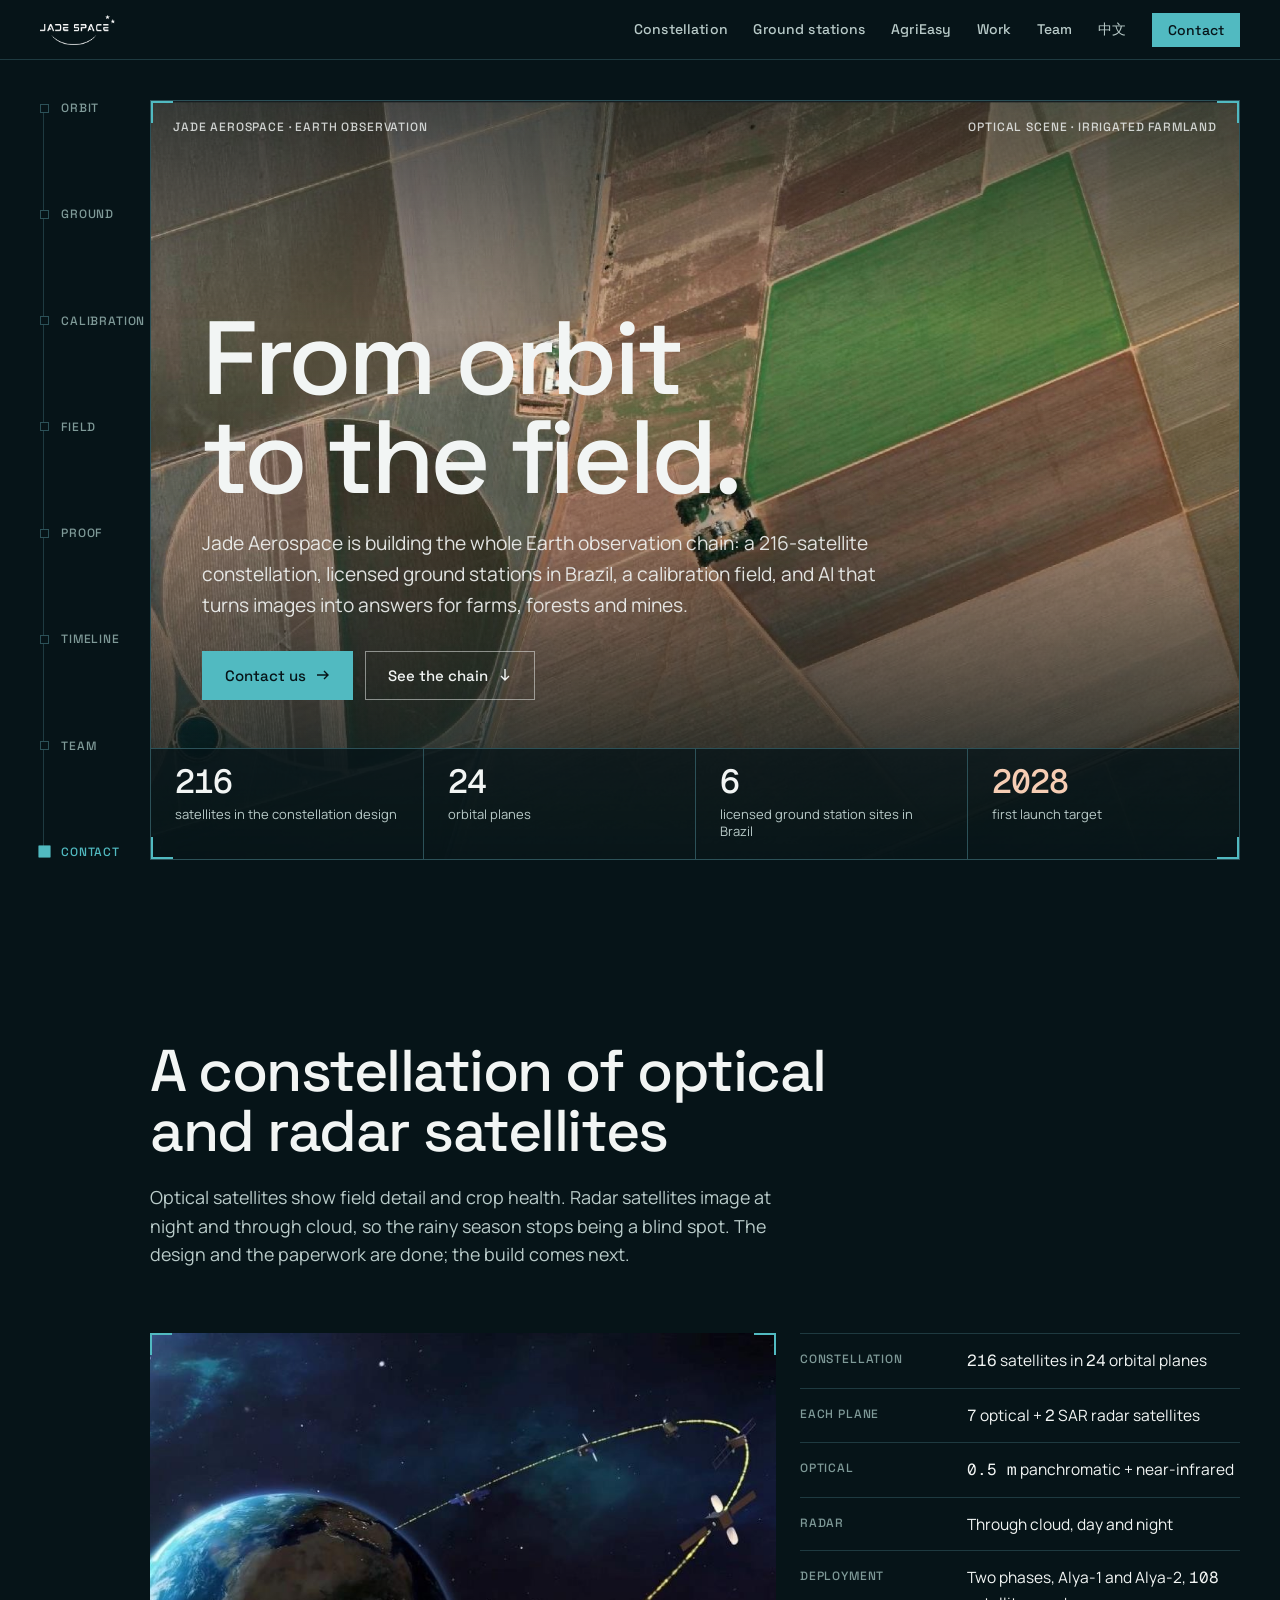
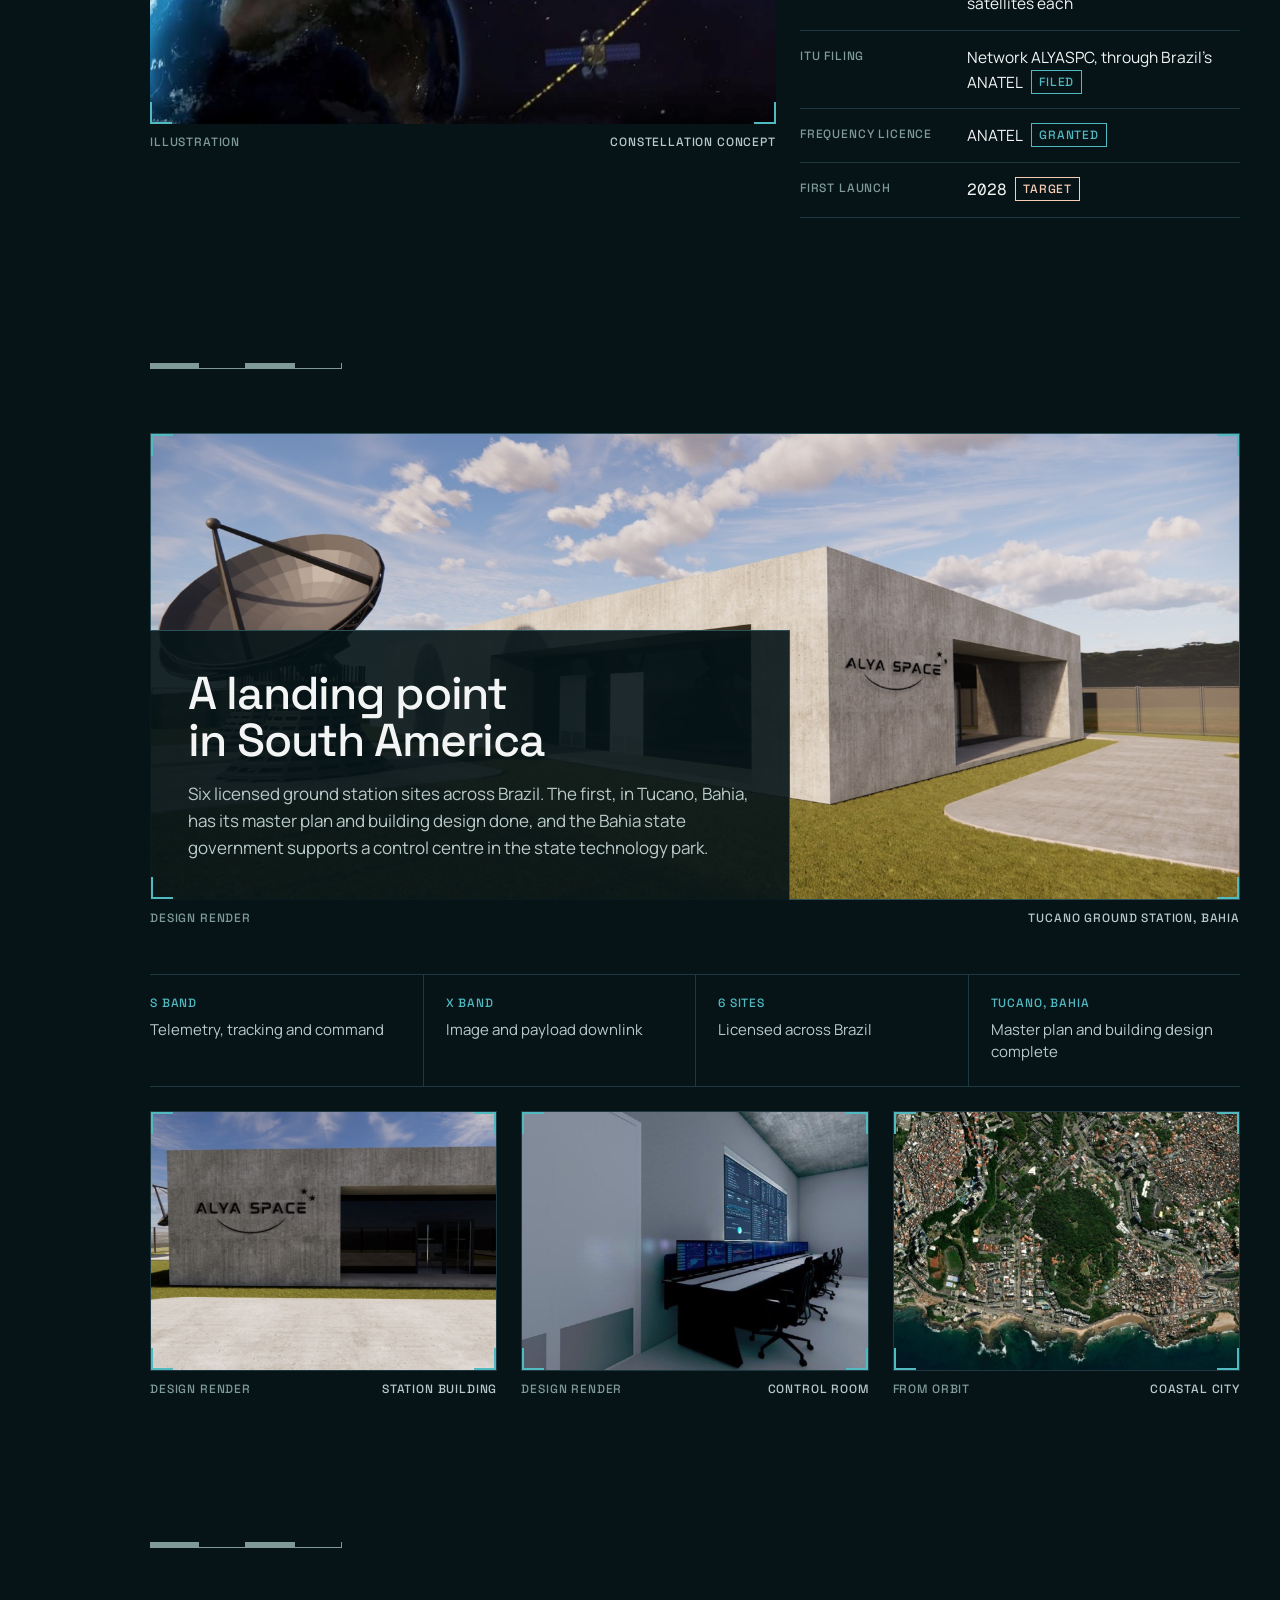
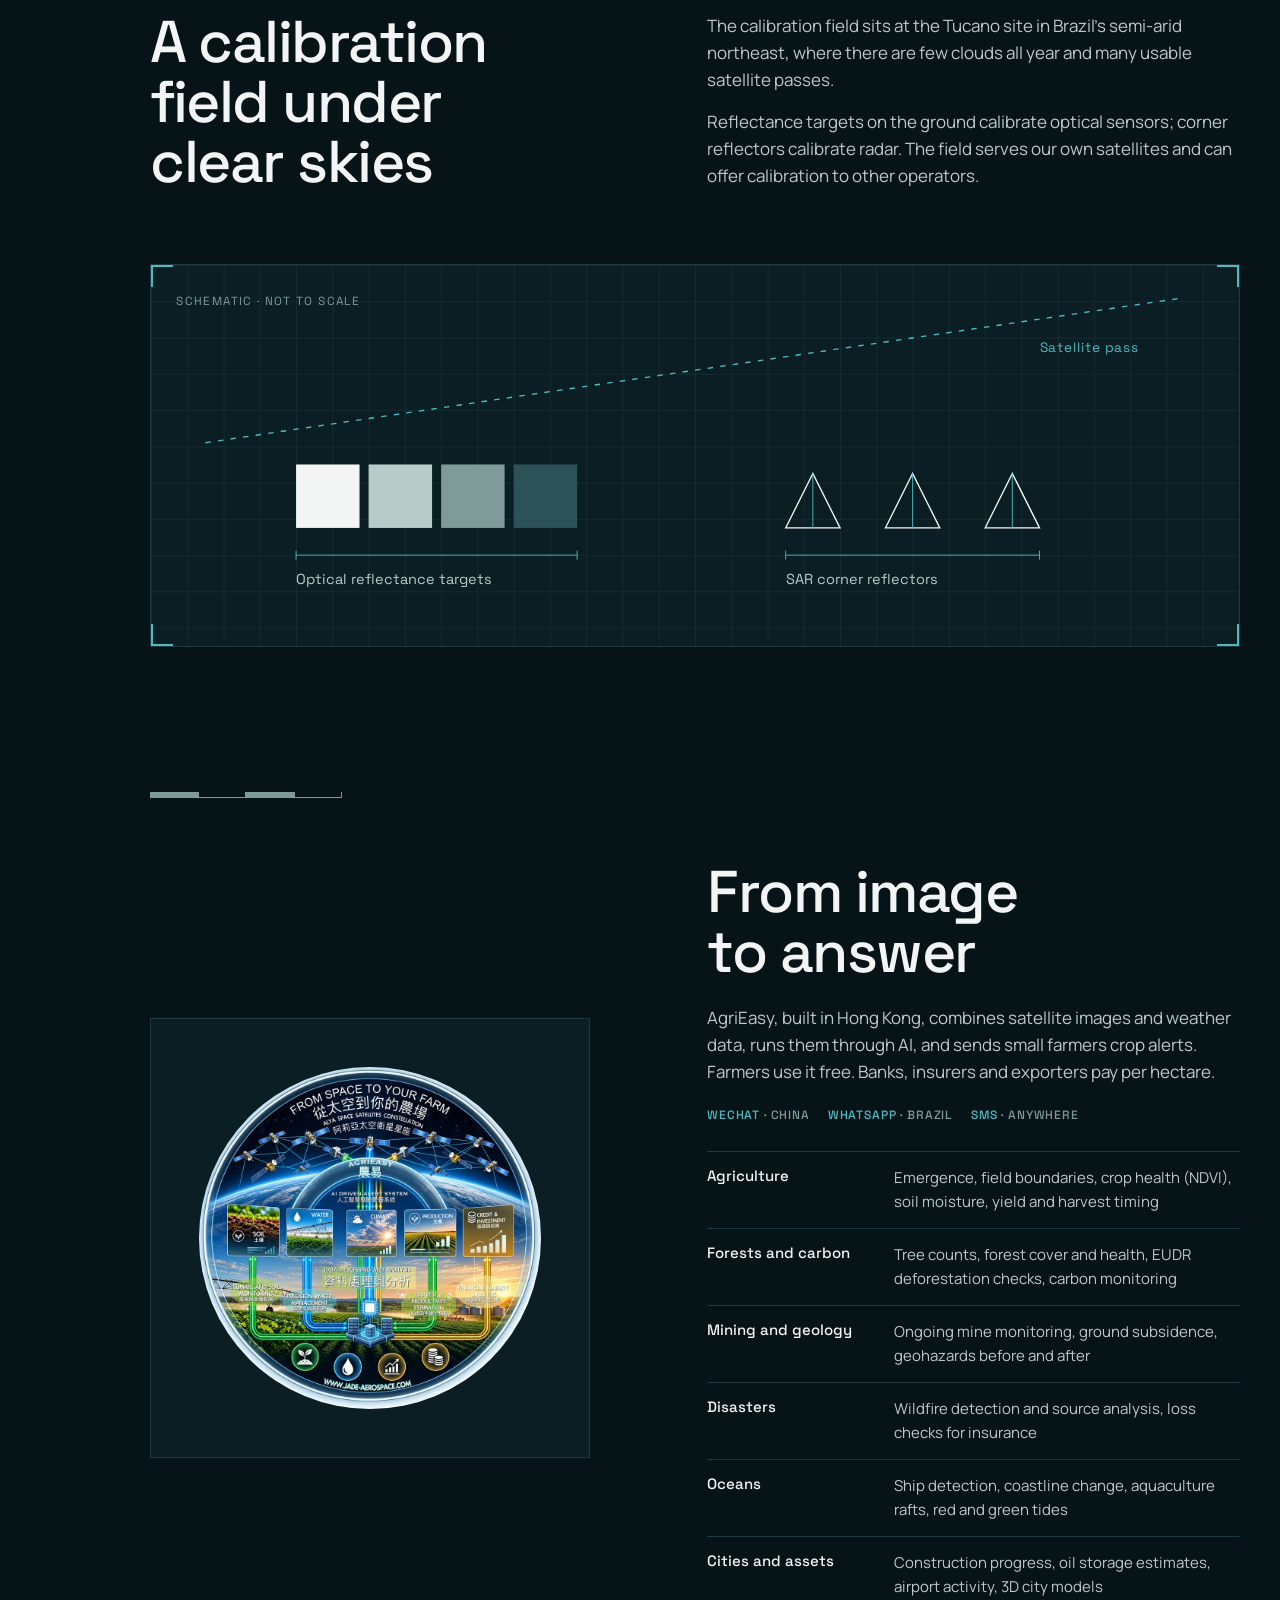
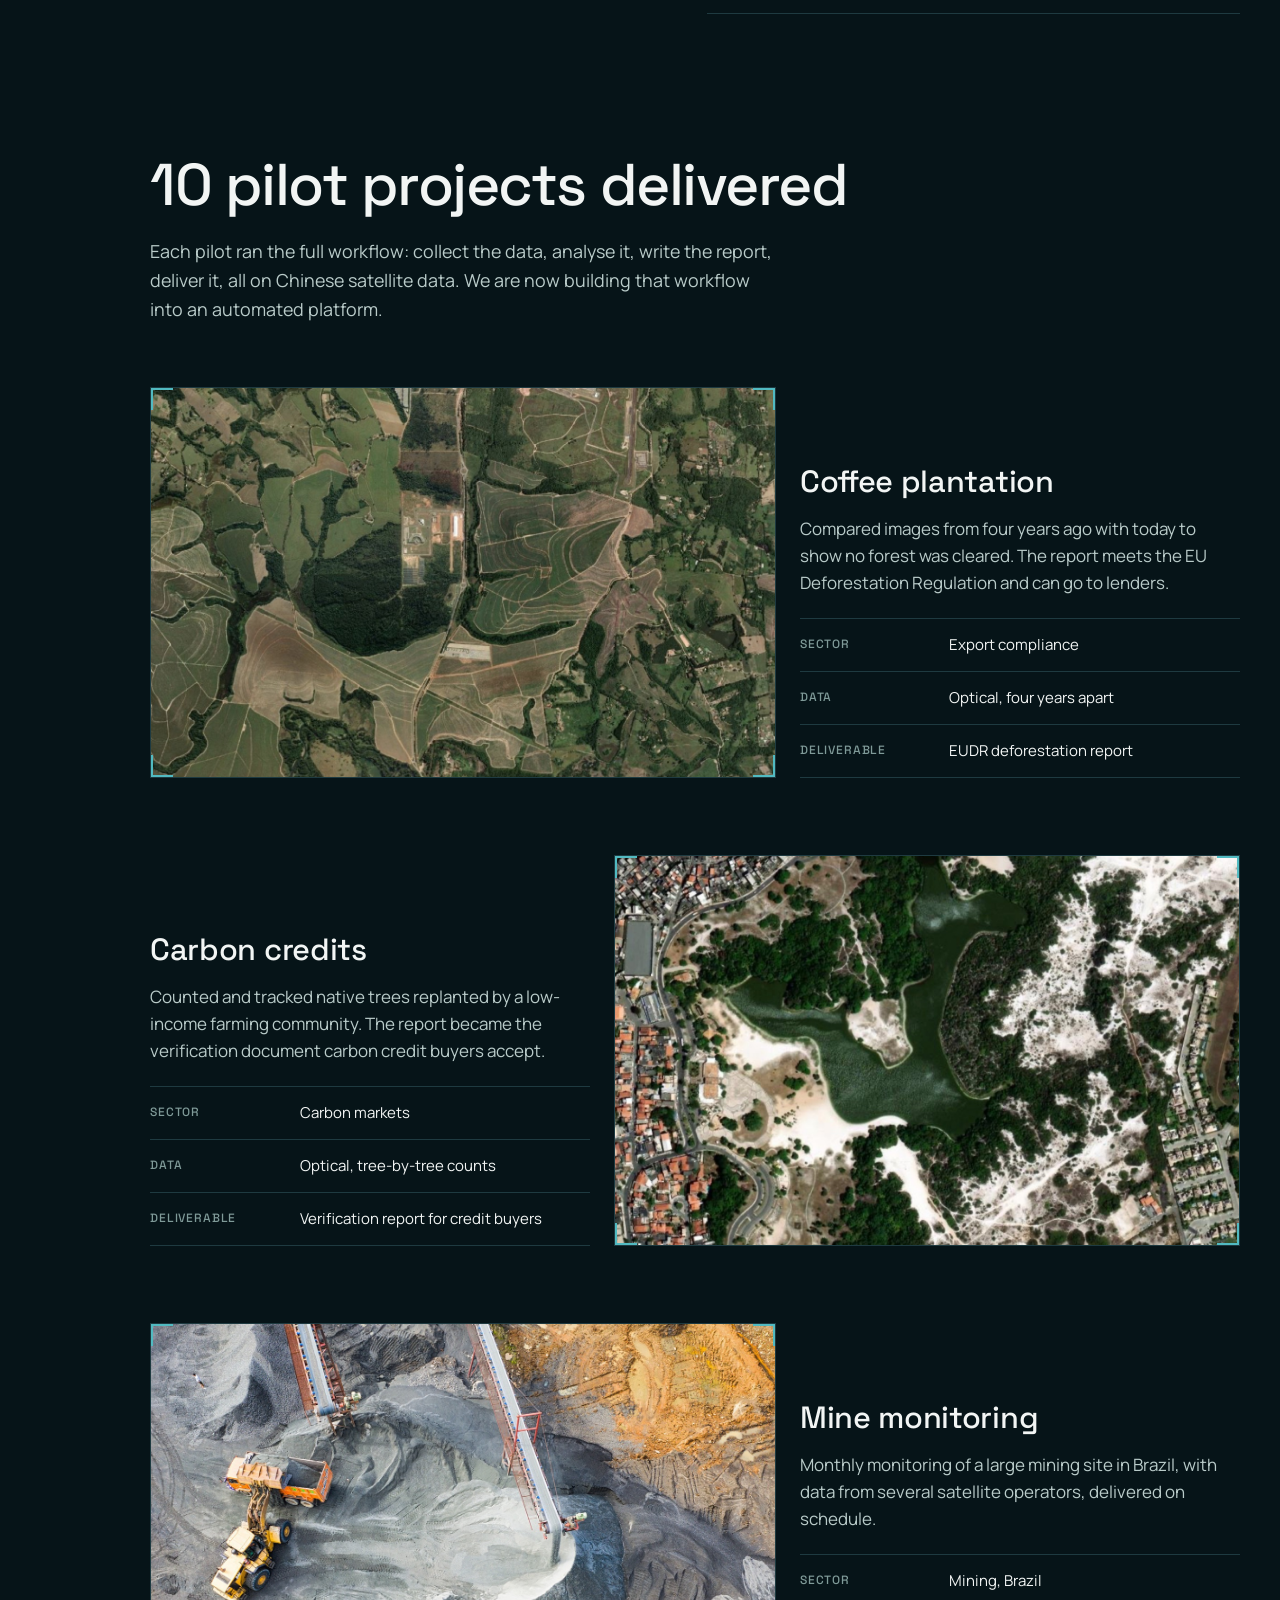
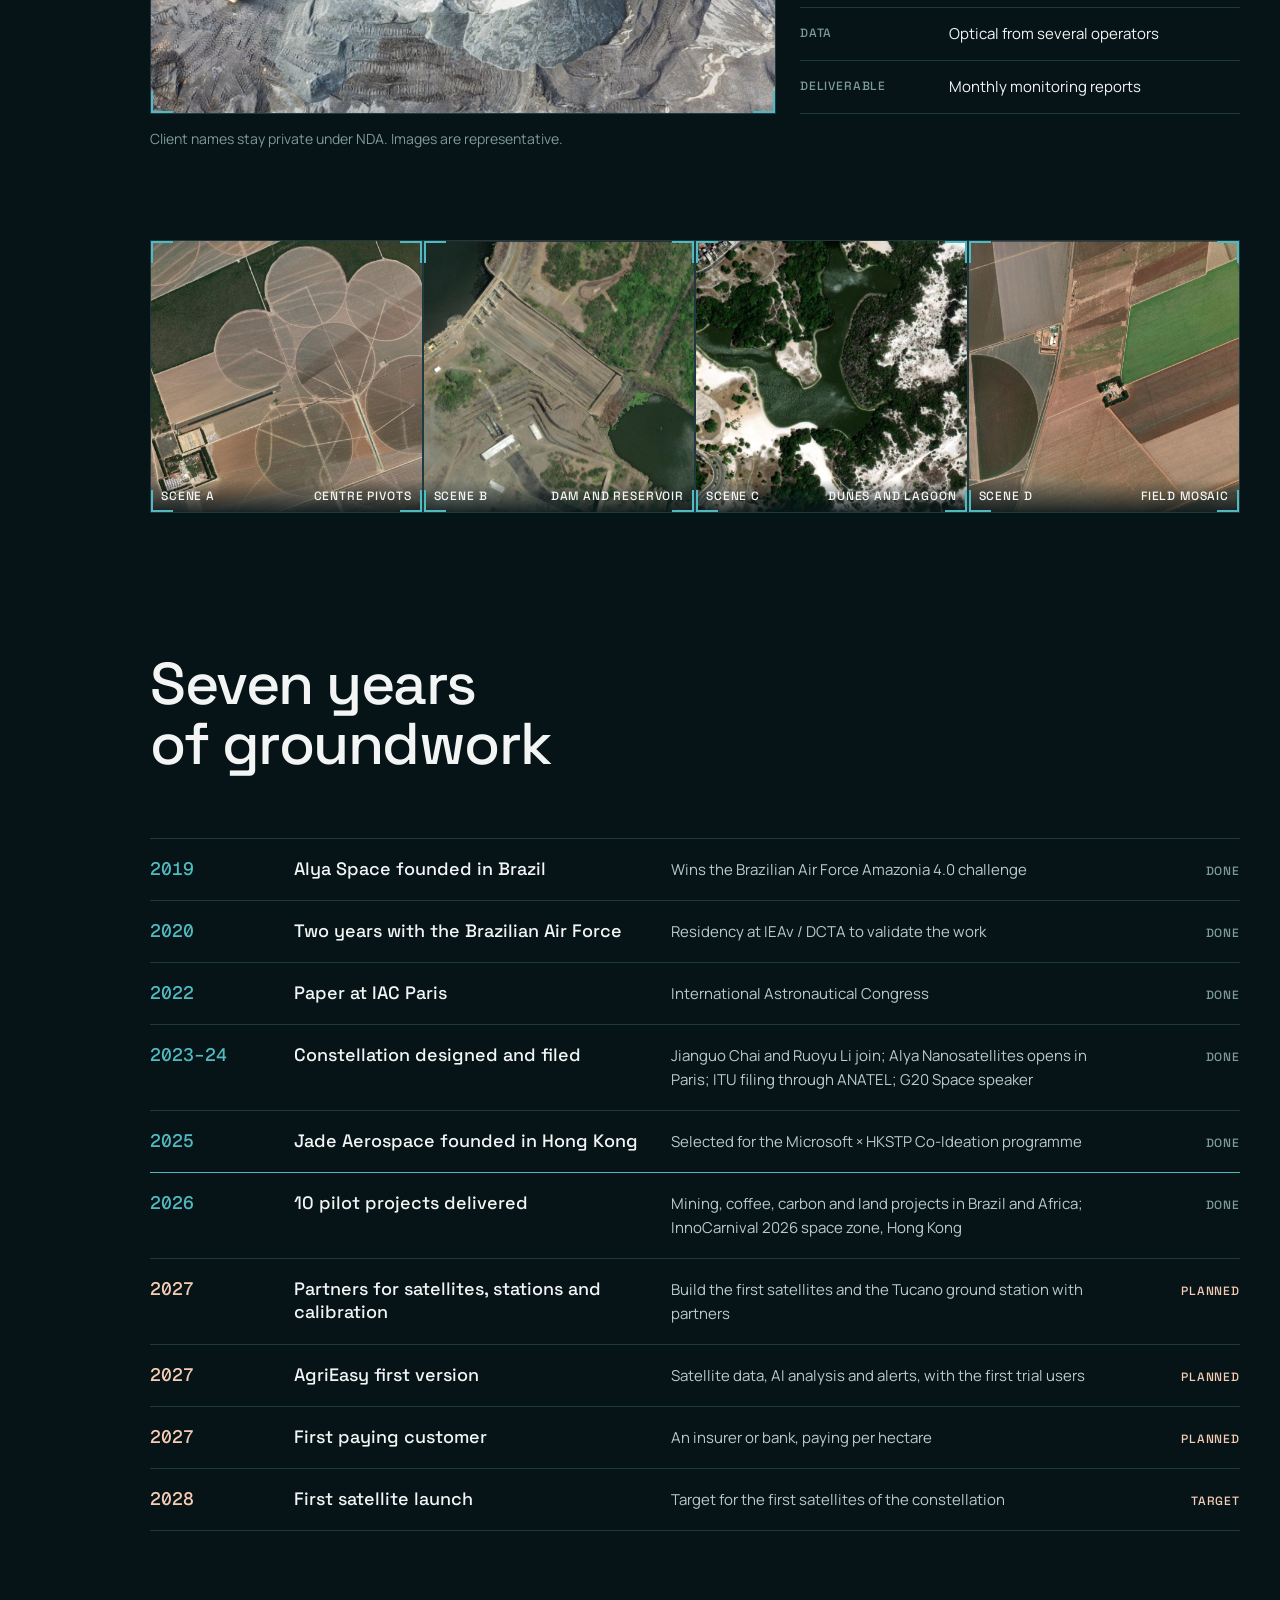
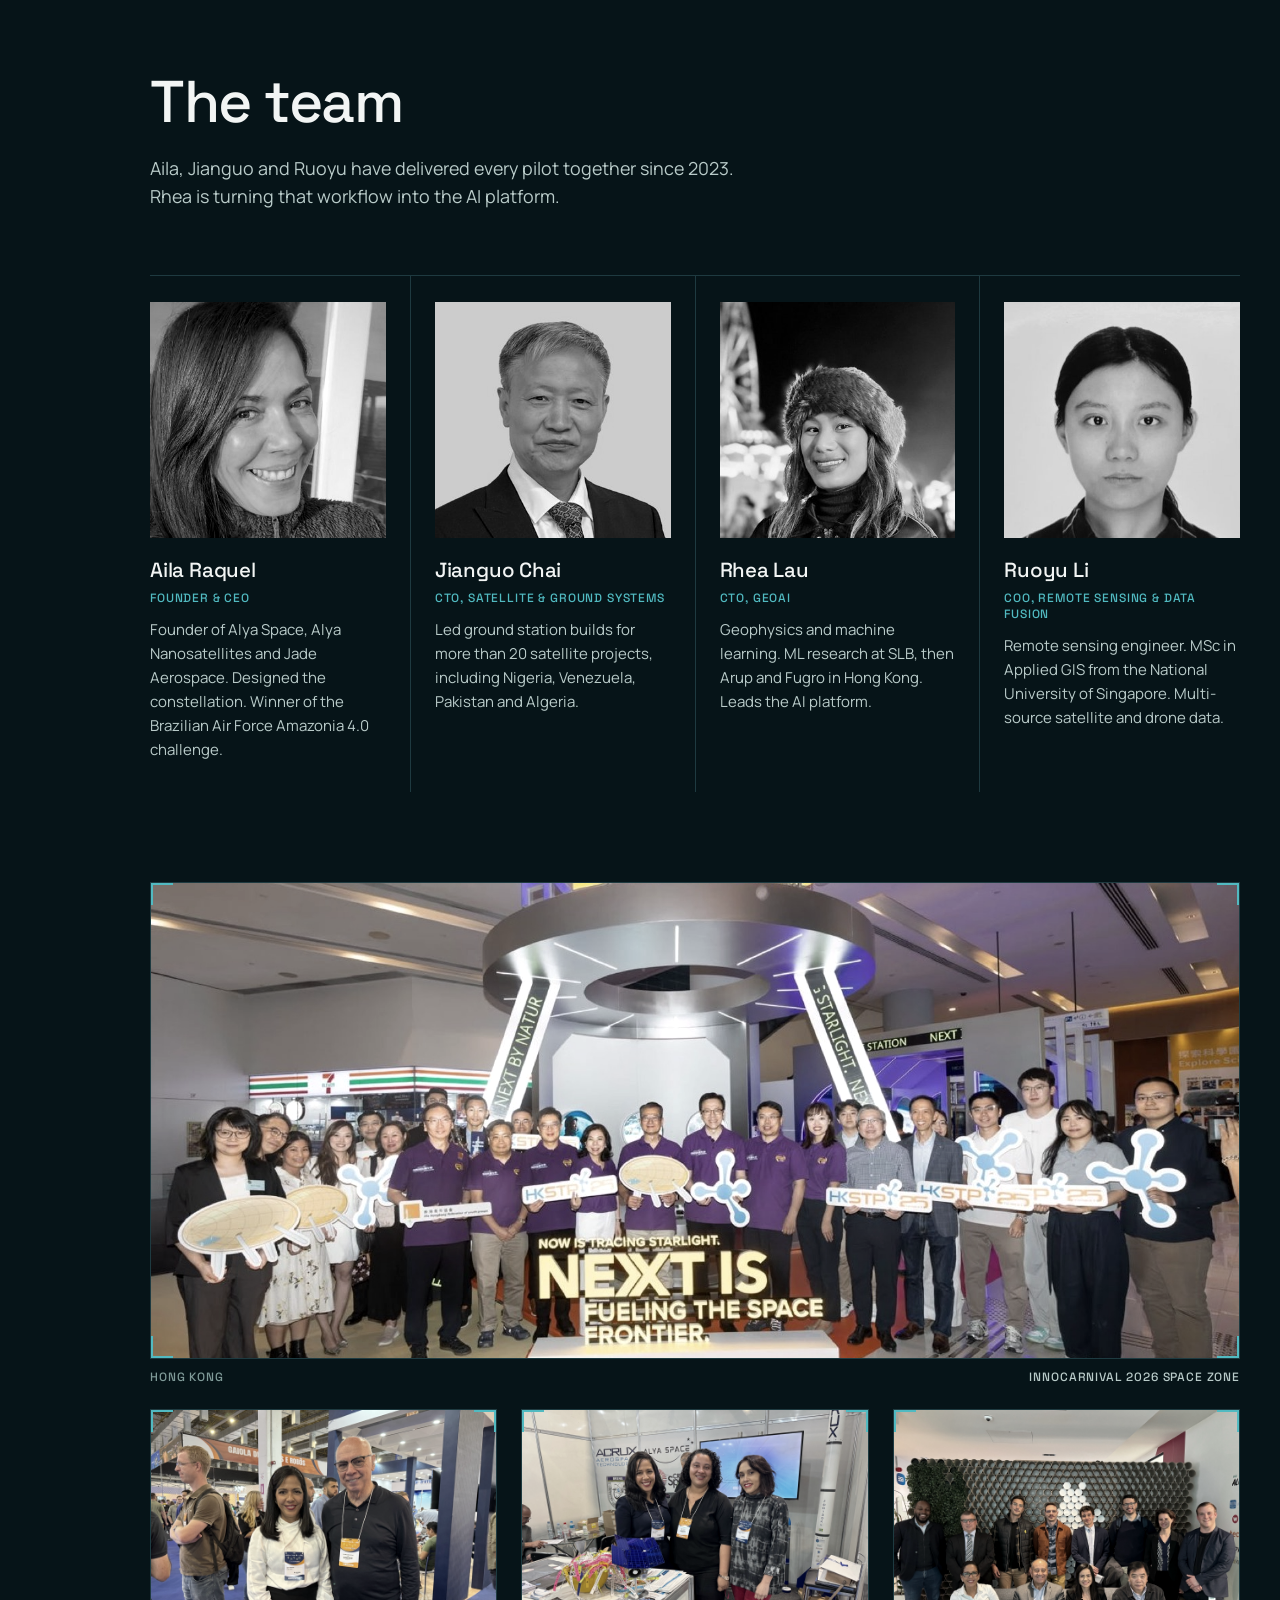
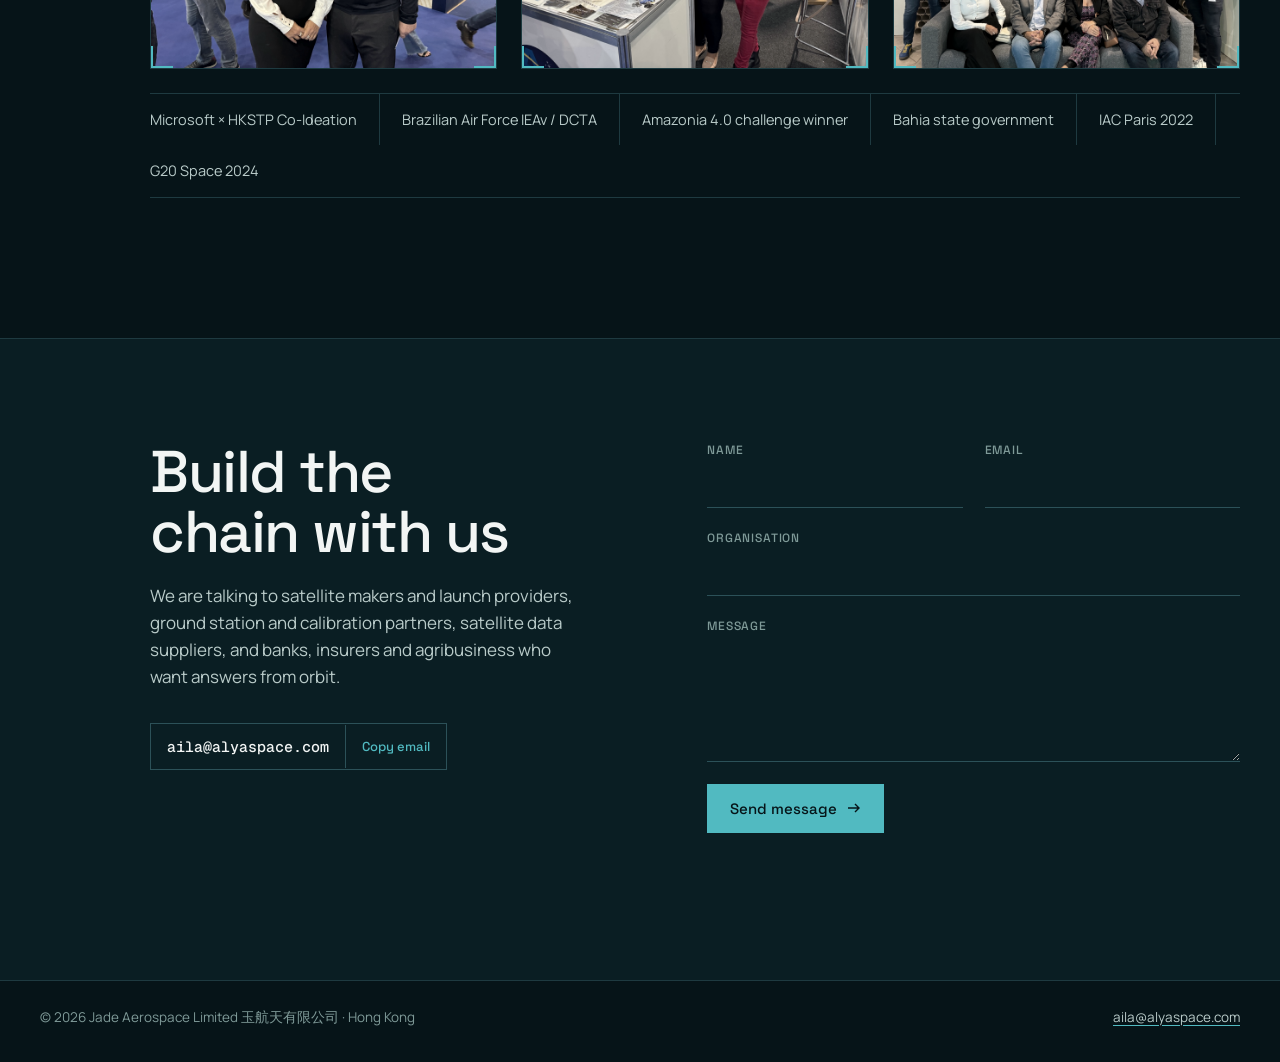
==== commit c17453e1: "Redesign: satellite scene-product layout (EN + ZH) Full-bleed scenes in hairline frames with corner " ====
--- a/index.html
+++ b/index.html
@@ -4,250 +4,181 @@
 <meta charset="utf-8">
 <meta name="viewport" content="width=device-width,initial-scale=1">
 <title>Jade Aerospace | Satellites, ground stations and AI for Earth observation</title>
-<meta name="description" content="Jade Aerospace is a Hong Kong company building an Earth observation chain: a 216-satellite constellation, licensed ground stations in Brazil, a calibration field and AI analysis for farms, forests and mines.">
+<meta name="description" content="Jade Aerospace is a Hong Kong company building a full Earth observation chain: a 216-satellite constellation, licensed ground stations in Brazil, a calibration field and AI analysis.">
+<meta name="theme-color" content="#061418">
 <meta property="og:title" content="Jade Aerospace">
-<meta property="og:description" content="Satellites, ground stations and AI that turn Earth observation into answers people can use.">
-<meta property="og:image" content="https://jadeaerospace.com/assets/orbit-fields.jpg">
+<meta property="og:description" content="Satellites, ground stations and AI, from orbit to the field.">
+<meta property="og:image" content="https://jadeaerospace.com/assets/hero-fields.jpg">
+<link rel="alternate" hreflang="en" href="https://jadeaerospace.com/">
 <link rel="alternate" hreflang="zh-Hans" href="https://jadeaerospace.com/zh/">
 <link rel="icon" href="assets/logo-jade.png">
 <link rel="preconnect" href="https://fonts.googleapis.com">
 <link rel="preconnect" href="https://fonts.gstatic.com" crossorigin>
-<link href="https://fonts.googleapis.com/css2?family=Manrope:wght@400;600&family=Space+Grotesk:wght@500;600&display=swap" rel="stylesheet">
+<link href="https://fonts.googleapis.com/css2?family=Geist+Mono:wght@400;500&family=Manrope:wght@400;500;600&family=Space+Grotesk:wght@400;500&display=swap" rel="stylesheet">
 <link rel="stylesheet" href="assets/style.css">
+<script src="assets/site.js" defer></script>
 </head>
 <body>
+<a class="skip" href="#orbit">Skip to content</a>
 
-<div class="nav wrap">
-  <div class="bar">
-    <a href="./"><img src="assets/logo-jade.png" alt="Jade Aerospace"></a>
+<!-- ============ TOP BAR ============ -->
+<header class="top">
+  <div class="wrap">
+    <a class="logo" href="./"><img src="assets/logo-white.png" alt="Jade Aerospace"></a>
     <nav>
-      <a href="#what">What we do</a>
-      <a href="#work">Our work</a>
-      <a href="#timeline">Timeline</a>
-      <a href="#team">Team</a>
+      <a href="#orbit">Constellation</a><a href="#ground">Ground stations</a><a href="#field">AgriEasy</a><a href="#proof">Work</a><a href="#team">Team</a>
       <a class="lang" href="zh/" hreflang="zh-Hans">中文</a>
-      <a class="cta" href="#contact">Get in touch</a>
+      <a class="cta-top" href="#contact">Contact</a>
     </nav>
   </div>
-</div>
+</header>
 
-<!-- HERO -->
+<!-- Stage rail: one link per section below. Keep ids in step. -->
+<nav class="rail" aria-label="Sections"><ol><li><a href="#orbit">Orbit</a></li><li><a href="#ground">Ground</a></li><li><a href="#calibration">Calibration</a></li><li><a href="#field">Field</a></li><li><a href="#proof">Proof</a></li><li><a href="#timeline">Timeline</a></li><li><a href="#team">Team</a></li><li><a href="#contact">Contact</a></li></ol></nav>
+
+<main class="main">
+
+<!-- ============ HERO ============ -->
 <section class="hero">
+  <div class="frame">
+    <div class="bg"><img src="assets/hero-fields.jpg" alt="" fetchpriority="high"></div>
+    <div class="scene-id"><span>Jade Aerospace · Earth observation</span><span>Optical scene · irrigated farmland</span></div>
+    <div class="copy">
+      <h1>From orbit<br>to the field.</h1>
+      <p class="lede">Jade Aerospace is building the whole Earth observation chain: a 216-satellite constellation, licensed ground stations in Brazil, a calibration field, and AI that turns images into answers for farms, forests and mines.</p>
+      <div class="actions">
+        <a class="btn" href="#contact">Contact us <svg viewBox="0 0 14 14" aria-hidden="true"><path d="M1 7h11M8 3l4 4-4 4" fill="none" stroke="currentColor" stroke-width="1.4"/></svg></a>
+        <a class="btn ghost" href="#orbit">See the chain <svg viewBox="0 0 14 14" aria-hidden="true"><path d="M7 1v11M3 8l4 4 4-4" fill="none" stroke="currentColor" stroke-width="1.4"/></svg></a>
+      </div>
+    </div>
+    <div class="collar"><div class=""><b>216</b><span>satellites in the constellation design</span></div><div class=""><b>24</b><span>orbital planes</span></div><div class=""><b>6</b><span>licensed ground station sites in Brazil</span></div><div class="plan"><b>2028</b><span>first launch target</span></div></div>
+  </div>
+</section>
+
+<!-- ============ ORBIT: constellation ============ -->
+<section class="sec orbit" id="orbit">
   <div class="wrap">
-    <div class="grid">
-      <div>
-        <span class="tag">Satellites · ground stations · AI · from Hong Kong</span>
-        <h1>Satellite data people can <em>actually use</em></h1>
-        <p>A farmer needs to know which field is dry. A bank needs to know the crop it lent against is growing. <b>We are building the whole chain that answers them</b>: our own constellation, licensed ground stations in Brazil, a calibration field, and AI that turns images into plain answers.</p>
-        <div class="btns">
-          <a class="btn" href="#contact">Talk to us</a>
-          <a class="btn ghost" href="#work">See our work</a>
-        </div>
-      </div>
-      <div class="heroimg"><img src="assets/orbit-fields.jpg" alt="Satellite image of irrigated fields and centre pivots"></div>
-    </div>
-    <div class="stats">
-      <div><b>216</b><span>satellites designed and filed with the ITU</span></div>
-      <div><b>6</b><span>licensed ground station sites in Brazil</span></div>
-      <div><b>10</b><span>pilot projects delivered</span></div>
-      <div><b>2028</b><span>first launch target</span></div>
+    <div class="sec-head"><h2>A constellation of optical and radar satellites</h2><p>Optical satellites show field detail and crop health. Radar satellites image at night and through cloud, so the rainy season stops being a blind spot. The design and the paperwork are done; the build comes next.</p></div>
+    <div class="grid12">
+      <figure class="media" style="margin:0">
+        <div class="frame"><img src="assets/constellation.jpg" alt="" loading="lazy"></div>
+        <figcaption class="cap"><span>Illustration</span><b>Constellation concept</b></figcaption>
+      </figure>
+      <div class="side"><table class="spec"><tbody><tr><th scope="row">Constellation</th><td><span class="num">216</span> satellites in <span class="num">24</span> orbital planes</td></tr><tr><th scope="row">Each plane</th><td><span class="num">7</span> optical + <span class="num">2</span> SAR radar satellites</td></tr><tr><th scope="row">Optical</th><td><span class="num">0.5 m</span> panchromatic + near-infrared</td></tr><tr><th scope="row">Radar</th><td>Through cloud, day and night</td></tr><tr><th scope="row">Deployment</th><td>Two phases, Alya-1 and Alya-2, <span class="num">108</span> satellites each</td></tr><tr><th scope="row">ITU filing</th><td>Network ALYASPC, through Brazil’s ANATEL<span class="tag">Filed</span></td></tr><tr><th scope="row">Frequency licence</th><td>ANATEL<span class="tag">Granted</span></td></tr><tr><th scope="row">First launch</th><td><span class="num">2028</span><span class="tag plan">Target</span></td></tr></tbody></table></div>
     </div>
   </div>
 </section>
 
-<!-- WHAT WE DO -->
-<section id="what">
+<!-- ============ GROUND: stations ============ -->
+<section class="sec" id="ground">
+  <div class="wrap"><div class="scalebar" aria-hidden="true"><i></i><i></i><i></i><i></i></div></div>
+  <figure class="bleed" style="margin-top:0;margin-bottom:0">
+    <div class="frame"><img src="assets/gs-tucano.jpg" alt="Tucano ground station, Bahia" loading="lazy"></div>
+    <div class="over"><h2>A landing point in South America</h2><p>Six licensed ground station sites across Brazil. The first, in Tucano, Bahia, has its master plan and building design done, and the Bahia state government supports a control centre in the state technology park.</p></div>
+  </figure>
   <div class="wrap">
-    <h2>What we do</h2>
-    <p class="sub">Most satellite companies own one link. We are putting the whole chain in one place, from the satellite in orbit to the alert on a farmer's phone.</p>
-    <div class="cards c4">
-      <div class="card"><div class="ph"><img src="assets/constellation.jpg" alt="" loading="lazy"></div><div class="bd"><span class="n">01</span><h3>Constellation</h3><p>216 satellites in 24 orbital planes: optical at 0.5 m plus radar that sees through cloud.</p></div></div>
-      <div class="card"><div class="ph"><img src="assets/gs-tucano.jpg" alt="" loading="lazy"></div><div class="bd"><span class="n">02</span><h3>Ground stations</h3><p>Six licensed sites in Brazil on X and S band, for satellite control and data downlink.</p></div></div>
-      <div class="card"><div class="ph"><img src="assets/orbit-dunes.jpg" alt="" loading="lazy"></div><div class="bd"><span class="n">03</span><h3>Calibration field</h3><p>A clear-sky site in Brazil's semi-arid northeast for calibrating optical and radar sensors.</p></div></div>
-      <div class="card"><div class="ph"><img src="assets/farmland.jpg" alt="" loading="lazy"></div><div class="bd"><span class="n">04</span><h3>AI analysis</h3><p>AgriEasy and our analysis platform, built in Hong Kong, turn images into answers.</p></div></div>
+    <p class="cap"><span>Design render</span><b>Tucano ground station, Bahia</b></p>
+    <div class="bands"><div><b>S band</b><span>Telemetry, tracking and command</span></div><div><b>X band</b><span>Image and payload downlink</span></div><div><b>6 sites</b><span>Licensed across Brazil</span></div><div><b>Tucano, Bahia</b><span>Master plan and building design complete</span></div></div>
+    <div class="strip"><figure><div class="frame"><img src="assets/gs-front.jpg" alt="Station building" loading="lazy"></div><figcaption class="cap"><span>Design render</span><b>Station building</b></figcaption></figure><figure><div class="frame"><img src="assets/gs-control.jpg" alt="Control room" loading="lazy"></div><figcaption class="cap"><span>Design render</span><b>Control room</b></figcaption></figure><figure><div class="frame"><img src="assets/orbit-salvador.jpg" alt="Coastal city" loading="lazy"></div><figcaption class="cap"><span>From orbit</span><b>Coastal city</b></figcaption></figure></div>
+  </div>
+</section>
+
+<!-- ============ CALIBRATION ============ -->
+<section class="sec" id="calibration">
+  <div class="wrap">
+    <div class="scalebar" aria-hidden="true"><i></i><i></i><i></i><i></i></div>
+    <div class="calib">
+      <h2>A calibration field under clear skies</h2>
+      <div class="body"><p>The calibration field sits at the Tucano site in Brazil’s semi-arid northeast, where there are few clouds all year and many usable satellite passes.</p><p>Reflectance targets on the ground calibrate optical sensors; corner reflectors calibrate radar. The field serves our own satellites and can offer calibration to other operators.</p></div>
+      <figure class="calib-plate frame"><svg viewBox="0 0 1200 420" role="img" aria-label="Schematic · not to scale">
+<defs><pattern id="g" width="40" height="40" patternUnits="userSpaceOnUse"><path d="M40 0H0V40" fill="none" stroke="#1E3A40" stroke-width="1"/></pattern></defs>
+<rect width="1200" height="420" fill="url(#g)"/>
+<path d="M60 196 L1140 36" stroke="#51BAC1" stroke-width="1.5" stroke-dasharray="6 8" fill="none"/>
+<text class="lbl" x="980" y="96" fill="#51BAC1" font-family="Space Grotesk, Noto Sans SC, sans-serif" font-size="15" letter-spacing="1">Satellite pass</text>
+<g transform="translate(160 220)">
+<rect x="0" y="0" width="70" height="70" fill="#F2F5F4"/><rect x="80" y="0" width="70" height="70" fill="#B9CBC9"/><rect x="160" y="0" width="70" height="70" fill="#7F9A98"/><rect x="240" y="0" width="70" height="70" fill="#2C5158"/>
+<path d="M0 100 H310" stroke="#51BAC1" stroke-width="1"/><path d="M0 95 v10 M310 95 v10" stroke="#51BAC1" stroke-width="1"/>
+<text class="lbl" x="0" y="132" fill="#B9CBC9" font-family="Space Grotesk, Noto Sans SC, sans-serif" font-size="16">Optical reflectance targets</text></g>
+<g transform="translate(700 230)" fill="none" stroke="#F2F5F4" stroke-width="1.5">
+<path d="M0 60 L30 0 L60 60 Z"/><path d="M110 60 L140 0 L170 60 Z"/><path d="M220 60 L250 0 L280 60 Z"/>
+<path d="M30 0 V60 M140 0 V60 M250 0 V60" stroke="#51BAC1" stroke-width="1"/>
+<path d="M0 90 H280" stroke="#51BAC1" stroke-width="1"/><path d="M0 85 v10 M280 85 v10" stroke="#51BAC1" stroke-width="1"/>
+<text class="lbl" x="0" y="122" fill="#B9CBC9" stroke="none" font-family="Space Grotesk, Noto Sans SC, sans-serif" font-size="16">SAR corner reflectors</text></g>
+<text class="lbl" x="28" y="44" fill="#7F9A98" font-family="Space Grotesk, Noto Sans SC, sans-serif" font-size="13" letter-spacing="1.5">SCHEMATIC · NOT TO SCALE</text>
+</svg><figcaption class="calib-legend"><span><i class="sw t"></i>Optical reflectance targets</span><span><i class="sw r"></i>SAR corner reflectors</span><span><i class="sw p"></i>Satellite pass</span><span>Schematic · not to scale</span></figcaption></figure>
     </div>
   </div>
 </section>
 
-<!-- CONSTELLATION -->
-<section>
-  <div class="wrap split">
-    <div>
-      <p class="kicker">Constellation</p>
-      <h2>Optical and radar, working together</h2>
-      <p class="sub">Each orbital plane carries 7 optical satellites and 2 SAR radar satellites. Optical shows field detail and crop health. Radar works at night and through cloud, so the rainy season stops being a blind spot.</p>
-      <ul class="ticks">
-        <li><b>Done:</b> constellation and orbit design</li>
-        <li><b>Done:</b> ITU satellite network filing through Brazil's ANATEL (network ALYASPC)</li>
-        <li><b>Done:</b> ANATEL frequency licence</li>
-        <li class="next"><b>Next:</b> satellite build and launch, first launch targeted for 2028</li>
-      </ul>
-    </div>
-    <div class="pic"><img src="assets/constellation.jpg" alt="Satellites in orbit around Earth" loading="lazy"></div>
-  </div>
-</section>
-
-<!-- GROUND STATIONS -->
-<section>
-  <div class="wrap split">
-    <div class="pic"><img src="assets/gs-tucano.jpg" alt="Design render of the Tucano ground station" loading="lazy"></div>
-    <div>
-      <p class="kicker">Ground stations and calibration</p>
-      <h2>A landing point in South America</h2>
-      <p class="sub">Six licensed ground station sites across Brazil. The first, in Tucano, Bahia, has its master plan and building design done, and the Bahia state government supports a control centre in the state technology park.</p>
-      <ul class="ticks">
-        <li><b>S band</b> for telemetry, tracking and command</li>
-        <li><b>X band</b> for image and payload downlink</li>
-        <li><b>Calibration field</b> at the Tucano site: few clouds all year, reflectance targets for optical sensors and corner reflectors for radar</li>
-      </ul>
-    </div>
-  </div>
-  <div class="wrap">
-    <div class="gallery g3">
-      <figure><img src="assets/gs-front.jpg" alt="Ground station building render" loading="lazy"><figcaption>Station building (design render)</figcaption></figure>
-      <figure><img src="assets/gs-control.jpg" alt="Control room render" loading="lazy"><figcaption>Control room (design render)</figcaption></figure>
-      <figure><img src="assets/orbit-salvador.jpg" alt="Satellite image of Salvador, Bahia" loading="lazy"><figcaption>Salvador, Bahia, from orbit</figcaption></figure>
+<!-- ============ FIELD: AgriEasy ============ -->
+<section class="sec field" id="field">
+  <div class="wrap"><div class="scalebar" aria-hidden="true"><i></i><i></i><i></i><i></i></div></div>
+  <div class="wrap grid12">
+    <div class="globe"><img src="assets/agrieasy-globe.jpg" alt="AgriEasy: from space to your farm. Satellite data feeds AI alerts on soil, water, climate, production and credit." loading="lazy"></div>
+    <div class="side">
+      <h2>From image to answer</h2>
+      <p style="color:var(--ink-2);margin-top:22px">AgriEasy, built in Hong Kong, combines satellite images and weather data, runs them through AI, and sends small farmers crop alerts. Farmers use it free. Banks, insurers and exporters pay per hectare.</p>
+      <div class="channels"><span><b>WeChat</b> · China</span><span><b>WhatsApp</b> · Brazil</span><span><b>SMS</b> · anywhere</span></div>
+      <ul class="index"><li><b>Agriculture</b><span>Emergence, field boundaries, crop health (NDVI), soil moisture, yield and harvest timing</span></li><li><b>Forests and carbon</b><span>Tree counts, forest cover and health, EUDR deforestation checks, carbon monitoring</span></li><li><b>Mining and geology</b><span>Ongoing mine monitoring, ground subsidence, geohazards before and after</span></li><li><b>Disasters</b><span>Wildfire detection and source analysis, loss checks for insurance</span></li><li><b>Oceans</b><span>Ship detection, coastline change, aquaculture rafts, red and green tides</span></li><li><b>Cities and assets</b><span>Construction progress, oil storage estimates, airport activity, 3D city models</span></li></ul>
     </div>
   </div>
 </section>
 
-<!-- AGRIEASY -->
-<section>
-  <div class="wrap split">
-    <div>
-      <p class="kicker">AgriEasy · built in Hong Kong</p>
-      <h2>From satellite image to a message on the phone</h2>
-      <p class="sub">AgriEasy combines satellite images and weather data, runs them through AI, and sends small farmers crop alerts by WeChat in China, WhatsApp in Brazil, or SMS. Farmers use it for free. Banks, insurers and exporters pay per hectare.</p>
-    </div>
-    <img class="globe" src="assets/agrieasy-globe.jpg" alt="AgriEasy: from space to your farm. Satellites feed AI alerts on soil, water, climate, production and credit" loading="lazy">
-  </div>
+<!-- ============ PROOF: pilots ============ -->
+<section class="sec" id="proof">
   <div class="wrap">
-    <div class="cards c3">
-      <div class="card"><div class="bd no-ph"><h3>Agriculture</h3><p>Emergence, field boundaries, crop health (NDVI), soil moisture, yield and harvest timing.</p></div></div>
-      <div class="card"><div class="bd no-ph"><h3>Forests and carbon</h3><p>Tree counts, forest cover and health, deforestation checks for the EU rules (EUDR), carbon monitoring.</p></div></div>
-      <div class="card"><div class="bd no-ph"><h3>Mining and geology</h3><p>Ongoing mine monitoring, ground subsidence, before-and-after views of geohazards.</p></div></div>
-      <div class="card"><div class="bd no-ph"><h3>Disasters</h3><p>Wildfire detection and source analysis, loss checks after an event for insurance.</p></div></div>
-      <div class="card"><div class="bd no-ph"><h3>Oceans</h3><p>Ship detection, coastline change, aquaculture rafts, red and green tide mapping.</p></div></div>
-      <div class="card"><div class="bd no-ph"><h3>Cities and assets</h3><p>Construction progress, oil storage estimates, airport activity, 3D city models.</p></div></div>
-    </div>
+    <div class="sec-head"><h2>10 pilot projects delivered</h2><p>Each pilot ran the full workflow: collect the data, analyse it, write the report, deliver it, all on Chinese satellite data. We are now building that workflow into an automated platform.</p></div>
+    <div class="pilots"><article class="pilot"><div class="frame"><img src="assets/farmland.jpg" alt="" loading="lazy"></div><div class="txt"><h3>Coffee plantation</h3><p>Compared images from four years ago with today to show no forest was cleared. The report meets the EU Deforestation Regulation and can go to lenders.</p><table class="spec"><tbody><tr><th scope="row">Sector</th><td>Export compliance</td></tr><tr><th scope="row">Data</th><td>Optical, four years apart</td></tr><tr><th scope="row">Deliverable</th><td>EUDR deforestation report</td></tr></tbody></table></div></article><article class="pilot"><div class="frame"><img src="assets/orbit-dunes.jpg" alt="" loading="lazy"></div><div class="txt"><h3>Carbon credits</h3><p>Counted and tracked native trees replanted by a low-income farming community. The report became the verification document carbon credit buyers accept.</p><table class="spec"><tbody><tr><th scope="row">Sector</th><td>Carbon markets</td></tr><tr><th scope="row">Data</th><td>Optical, tree-by-tree counts</td></tr><tr><th scope="row">Deliverable</th><td>Verification report for credit buyers</td></tr></tbody></table></div></article><article class="pilot"><div class="frame"><img src="assets/mine.jpg" alt="" loading="lazy"></div><div class="txt"><h3>Mine monitoring</h3><p>Monthly monitoring of a large mining site in Brazil, with data from several satellite operators, delivered on schedule.</p><table class="spec"><tbody><tr><th scope="row">Sector</th><td>Mining, Brazil</td></tr><tr><th scope="row">Data</th><td>Optical from several operators</td></tr><tr><th scope="row">Deliverable</th><td>Monthly monitoring reports</td></tr></tbody></table></div></article></div>
+    <p class="note">Client names stay private under NDA. Images are representative.</p>
+    <div class="contact-sheet"><figure class="frame"><img src="assets/orbit-pivots.jpg" alt="Centre pivots" loading="lazy"><figcaption><span>Scene A</span><span>Centre pivots</span></figcaption></figure><figure class="frame"><img src="assets/orbit-dam.jpg" alt="Dam and reservoir" loading="lazy"><figcaption><span>Scene B</span><span>Dam and reservoir</span></figcaption></figure><figure class="frame"><img src="assets/orbit-dunes.jpg" alt="Dunes and lagoon" loading="lazy"><figcaption><span>Scene C</span><span>Dunes and lagoon</span></figcaption></figure><figure class="frame"><img src="assets/orbit-fields.jpg" alt="Field mosaic" loading="lazy"><figcaption><span>Scene D</span><span>Field mosaic</span></figcaption></figure></div>
   </div>
 </section>
 
-<!-- WORK: dark panel -->
-<section id="work">
+<!-- ============ TIMELINE ============ -->
+<section class="sec" id="timeline">
   <div class="wrap">
-    <div class="panel">
-      <p class="kicker">Our work so far</p>
-      <h2>10 pilot projects delivered</h2>
-      <p class="sub">Each one ran the full workflow: collect the data, analyse it, write the report, deliver it. We are now building that workflow into an automated platform. Client names stay private under NDA.</p>
-      <div class="cards c3">
-        <div class="card"><div class="ph"><img src="assets/farmland.jpg" alt="" loading="lazy"></div><div class="bd"><h3>Coffee plantation</h3><p>Compared images from four years ago with today to show no forest was cleared. The report meets the EU Deforestation Regulation and can go to lenders.</p></div></div>
-        <div class="card"><div class="ph"><img src="assets/orbit-dunes.jpg" alt="" loading="lazy"></div><div class="bd"><h3>Carbon credits</h3><p>Counted and tracked native trees replanted by a low-income farming community. The report became the verification document carbon credit buyers accept.</p></div></div>
-        <div class="card"><div class="ph"><img src="assets/mine.jpg" alt="" loading="lazy"></div><div class="bd"><h3>Mine monitoring</h3><p>Monthly monitoring of a large mining site in Brazil, with data from several satellite operators, delivered on schedule.</p></div></div>
-      </div>
-      <p class="kicker" style="margin-top:48px">Seen from orbit</p>
-      <div class="gallery g4" style="margin-top:8px">
-        <figure><img src="assets/orbit-pivots.jpg" alt="Centre-pivot irrigation from orbit" loading="lazy"><figcaption>Centre-pivot farms</figcaption></figure>
-        <figure><img src="assets/orbit-dam.jpg" alt="Dam and reservoir from orbit" loading="lazy"><figcaption>Dam and reservoir</figcaption></figure>
-        <figure><img src="assets/orbit-dunes.jpg" alt="Dunes, lagoon and city edge from orbit" loading="lazy"><figcaption>Dunes, lagoon and city edge</figcaption></figure>
-        <figure><img src="assets/orbit-salvador.jpg" alt="Coastal city from orbit" loading="lazy"><figcaption>Coastal city</figcaption></figure>
-      </div>
-    </div>
+    <div class="sec-head"><h2>Seven years of groundwork</h2></div>
+    <ol class="ledger"><li class=""><span class="yr">2019</span><b>Alya Space founded in Brazil</b><span>Wins the Brazilian Air Force Amazonia 4.0 challenge</span><span class="st">Done</span></li><li class=""><span class="yr">2020</span><b>Two years with the Brazilian Air Force</b><span>Residency at IEAv / DCTA to validate the work</span><span class="st">Done</span></li><li class=""><span class="yr">2022</span><b>Paper at IAC Paris</b><span>International Astronautical Congress</span><span class="st">Done</span></li><li class=""><span class="yr">2023–24</span><b>Constellation designed and filed</b><span>Jianguo Chai and Ruoyu Li join; Alya Nanosatellites opens in Paris; ITU filing through ANATEL; G20 Space speaker</span><span class="st">Done</span></li><li class=""><span class="yr">2025</span><b>Jade Aerospace founded in Hong Kong</b><span>Selected for the Microsoft × HKSTP Co-Ideation programme</span><span class="st">Done</span></li><li class="now"><span class="yr">2026</span><b>10 pilot projects delivered</b><span>Mining, coffee, carbon and land projects in Brazil and Africa; InnoCarnival 2026 space zone, Hong Kong</span><span class="st">Done</span></li><li class="plan"><span class="yr">2027</span><b>Partners for satellites, stations and calibration</b><span>Build the first satellites and the Tucano ground station with partners</span><span class="st">Planned</span></li><li class="plan"><span class="yr">2027</span><b>AgriEasy first version</b><span>Satellite data, AI analysis and alerts, with the first trial users</span><span class="st">Planned</span></li><li class="plan"><span class="yr">2027</span><b>First paying customer</b><span>An insurer or bank, paying per hectare</span><span class="st">Planned</span></li><li class="plan"><span class="yr">2028</span><b>First satellite launch</b><span>Target for the first satellites of the constellation</span><span class="st">Target</span></li></ol>
   </div>
 </section>
 
-<!-- TIMELINE -->
-<section id="timeline">
+<!-- ============ TEAM ============ -->
+<section class="sec" id="team">
   <div class="wrap">
-    <h2>Timeline</h2>
-    <p class="sub">Seven years of groundwork in Brazil, Europe and Hong Kong, and what comes next.</p>
-    <div class="tl">
-      <div>
-        <p class="tl-head">Done</p>
-        <ol style="list-style:none;padding:0;margin:0">
-        <li><span class="yr">2019</span><b>Alya Space founded in Brazil</b><p>Wins the Brazilian Air Force Amazonia 4.0 challenge.</p></li>
-        <li><span class="yr">2020</span><b>Two years with the Brazilian Air Force</b><p>Residency at IEAv / DCTA to validate the work.</p></li>
-        <li><span class="yr">2022</span><b>Paper at IAC Paris</b><p>International Astronautical Congress.</p></li>
-        <li><span class="yr">2023–24</span><b>Constellation designed and filed</b><p>Jianguo Chai and Ruoyu Li join. Alya Nanosatellites opens in Paris. ITU filing through ANATEL. Speaker at G20 Space 2024.</p></li>
-        <li><span class="yr">2025</span><b>Jade Aerospace founded in Hong Kong</b><p>Selected for the Microsoft × HKSTP Co-Ideation programme.</p></li>
-        <li><span class="yr">2026</span><b>10 pilot projects delivered</b><p>Mining, coffee, carbon and land projects in Brazil and Africa. Exhibited in the space zone at InnoCarnival 2026, Hong Kong.</p></li>
-        </ol>
-      </div>
-      <div>
-        <p class="tl-head">Next</p>
-        <ol style="list-style:none;padding:0;margin:0">
-        <li class="plan"><span class="yr">2027</span><b>Partners for satellites, stations and calibration</b><p>Build the first satellites and the Tucano ground station with partners.</p></li>
-        <li class="plan"><span class="yr">2027</span><b>AgriEasy first version</b><p>Satellite data, AI analysis and WeChat, WhatsApp or SMS alerts, with the first trial users.</p></li>
-        <li class="plan"><span class="yr">2027</span><b>First paying customer</b><p>An insurer or bank, paying per hectare.</p></li>
-        <li class="plan"><span class="yr">2028</span><b>First satellite launch</b><p>Target for the first satellites of the constellation.</p></li>
-        </ol>
-      </div>
-    </div>
+    <div class="sec-head"><h2>The team</h2><p>Aila, Jianguo and Ruoyu have delivered every pilot together since 2023. Rhea is turning that workflow into the AI platform.</p></div>
+    <div class="team"><article class="person"><img src="assets/team-aila.jpg" alt="Aila Raquel" loading="lazy"><h3>Aila Raquel</h3><p class="role">Founder & CEO</p><p>Founder of Alya Space, Alya Nanosatellites and Jade Aerospace. Designed the constellation. Winner of the Brazilian Air Force Amazonia 4.0 challenge.</p></article><article class="person"><img src="assets/team-chai.jpg" alt="Jianguo Chai" loading="lazy"><h3>Jianguo Chai</h3><p class="role">CTO, Satellite & Ground Systems</p><p>Led ground station builds for more than 20 satellite projects, including Nigeria, Venezuela, Pakistan and Algeria.</p></article><article class="person"><img src="assets/team-rhea.jpg" alt="Rhea Lau" loading="lazy"><h3>Rhea Lau</h3><p class="role">CTO, GeoAI</p><p>Geophysics and machine learning. ML research at SLB, then Arup and Fugro in Hong Kong. Leads the AI platform.</p></article><article class="person"><img src="assets/team-li.jpg" alt="Ruoyu Li" loading="lazy"><h3>Ruoyu Li</h3><p class="role">COO, Remote Sensing & Data Fusion</p><p>Remote sensing engineer. MSc in Applied GIS from the National University of Singapore. Multi-source satellite and drone data.</p></article></div>
+    <figure class="wide-photo" style="margin:0">
+      <div class="frame"><img src="assets/event-hk.jpg" alt="Jade at the HKSTP space exhibit, InnoCarnival 2026, Hong Kong" loading="lazy"></div>
+      <figcaption class="cap"><span>Hong Kong</span><b>InnoCarnival 2026 space zone</b></figcaption>
+    </figure>
+    <div class="crew"><figure><div class="frame"><img src="assets/event-1.jpg" alt="Team at a space industry event" loading="lazy"></div></figure><figure><div class="frame"><img src="assets/event-2.jpg" alt="Team at the Alya Space stand" loading="lazy"></div></figure><figure><div class="frame"><img src="assets/event-3.jpg" alt="Group photo with partners" loading="lazy"></div></figure></div>
+    <div class="marks"><span>Microsoft × HKSTP Co-Ideation</span><span>Brazilian Air Force IEAv / DCTA</span><span>Amazonia 4.0 challenge winner</span><span>Bahia state government</span><span>IAC Paris 2022</span><span>G20 Space 2024</span></div>
   </div>
 </section>
 
-<!-- TEAM -->
-<section id="team">
-  <div class="wrap">
-    <h2>Team</h2>
-    <p class="sub">Space, ground stations and AI. Aila, Jianguo and Ruoyu have delivered every pilot together since 2023; Rhea is turning that workflow into the AI platform.</p>
-    <div class="cards c4">
-      <div class="card person"><img src="assets/team-aila.jpg" alt="Aila Raquel" loading="lazy"><h3>Aila Raquel</h3><p class="role">Founder &amp; CEO</p><p>Founder of Alya Space, Alya Nanosatellites and Jade Aerospace. Designed the constellation. Winner of the Brazilian Air Force Amazonia 4.0 challenge.</p></div>
-      <div class="card person"><img src="assets/team-chai.jpg" alt="Jianguo Chai" loading="lazy"><h3>Jianguo Chai</h3><p class="role">CTO, Satellite &amp; Ground Systems</p><p>Led ground station builds for more than 20 satellite projects, including Nigeria, Venezuela, Pakistan and Algeria.</p></div>
-      <div class="card person"><img src="assets/team-rhea.jpg" alt="Rhea Lau" loading="lazy"><h3>Rhea Lau</h3><p class="role">CTO, GeoAI</p><p>Geophysics and machine learning. ML research at SLB, then Arup and Fugro in Hong Kong. Leads the AI platform.</p></div>
-      <div class="card person"><img src="assets/team-li.jpg" alt="Ruoyu Li" loading="lazy"><h3>Ruoyu Li</h3><p class="role">COO, Remote Sensing &amp; Data Fusion</p><p>Remote sensing engineer. MSc in Applied GIS from the National University of Singapore. Multi-source satellite and drone data.</p></div>
+<!-- ============ CONTACT ============ -->
+<section class="contact" id="contact">
+  <div class="wrap grid12">
+    <div class="left">
+      <h2>Build the chain with us</h2>
+      <p>We are talking to satellite makers and launch providers, ground station and calibration partners, satellite data suppliers, and banks, insurers and agribusiness who want answers from orbit.</p>
+      <div class="mailrow"><code>aila@alyaspace.com</code><button type="button" data-copy>Copy email</button></div>
     </div>
-
-    <p class="kicker" style="margin-top:56px">Out in the field</p>
-    <div class="gallery" style="margin-top:8px">
-      <figure class="wide"><img src="assets/event-hk.jpg" alt="Space exhibit in Hong Kong" loading="lazy"></figure>
-    </div>
-    <div class="gallery g3" style="margin-top:14px">
-      <figure><img src="assets/event-1.jpg" alt="Team at a space industry event" loading="lazy"></figure>
-      <figure><img src="assets/event-2.jpg" alt="Team at the Alya Space stand" loading="lazy"></figure>
-      <figure><img src="assets/event-3.jpg" alt="Group photo with partners" loading="lazy"></figure>
-    </div>
-    <div class="pills">
-      <span>Microsoft × HKSTP Co-Ideation programme</span>
-      <span>Brazilian Air Force IEAv / DCTA</span>
-      <span>Amazonia 4.0 challenge winner</span>
-      <span>Bahia state government</span>
-      <span>IAC Paris 2022 speaker</span>
-      <span>G20 Space 2024 speaker</span>
-    </div>
+    <form id="contact-form" class="cform">
+      <div class="row">
+        <label>Name<input name="name" required autocomplete="name"></label>
+        <label>Email<input name="email" type="email" required autocomplete="email"></label>
+      </div>
+      <label>Organisation<input name="org" autocomplete="organization"></label>
+      <label>Message<textarea name="message" required></textarea></label>
+      <input class="hp" name="_honey" tabindex="-1" autocomplete="off" aria-hidden="true">
+      <button type="submit" class="btn">Send message <svg viewBox="0 0 14 14" aria-hidden="true"><path d="M1 7h11M8 3l4 4-4 4" fill="none" stroke="currentColor" stroke-width="1.4"/></svg></button>
+      <p class="form-msg" role="status"></p>
+    </form>
   </div>
 </section>
 
-<!-- CONTACT -->
-<section id="contact">
-  <div class="wrap">
-    <div class="ctabox">
-      <div class="cgrid">
-        <div>
-          <p class="kicker">Looking for partners</p>
-          <h2>Build the chain with us.</h2>
-          <p>We are talking to satellite makers and launch providers, ground station and calibration partners, satellite data suppliers, and banks, insurers and agribusiness who want answers from orbit.</p>
-          <div class="mailrow">
-            <code>aila@alyaspace.com</code>
-            <button type="button" class="btn light" data-copy>Copy email</button>
-          </div>
-          <div class="btns"><a class="btn line" href="zh/">中文版</a></div>
-        </div>
-        <form id="contact-form" class="cform">
-          <div class="row">
-            <label>Name<input name="name" required autocomplete="name"></label>
-            <label>Email<input name="email" type="email" required autocomplete="email"></label>
-          </div>
-          <label>Organisation<input name="org" autocomplete="organization"></label>
-          <label>Message<textarea name="message" required></textarea></label>
-          <input class="hp" name="_honey" tabindex="-1" autocomplete="off" aria-hidden="true">
-          <button type="submit" class="btn light">Send message</button>
-          <p class="form-msg" role="status"></p>
-        </form>
-      </div>
-    </div>
-  </div>
-</section>
+</main>
 
 <footer>
   <div class="wrap">
--- a/assets/style.css
+++ b/assets/style.css
@@ -1,178 +1,339 @@
-/* Jade Aerospace site.
-   Layout follows rheality.space; colours and fonts follow the Jade decks.
-   Jade #51BAC1 · deep #1B7A80 · ink #0F2A2C · peach #F6CDB4 · sand #F7F1E8
-   Headings: Space Grotesk · body: Manrope (+ Noto Sans SC for Chinese) */
+/* Jade Aerospace — "scene product" system.
+   The site is laid out like a delivered satellite scene: imagery owns the
+   surface, facts sit in hairline metadata collars, corners are square.
+   Ink: near-black ground, white type, jade rules/active, peach = planned only.
+   Fonts: Space Grotesk (display), Manrope (body), Geist Mono (measured values). */
+
 :root{
-  --jade:#51BAC1; --deep:#1B7A80; --deeper:#0D4A4F; --ink:#0F2A2C; --ink2:#3B5557; --mut:#6B8183;
-  --peach:#F6CDB4; --coral:#C2532B; --sand:#F7F1E8; --bg:#EEF6F5; --card:#FFFFFF; --line:#DCE8E6;
-  --night:#08222A; --max:1080px; --r:22px;
+  --ground:#061418;      /* viewer ground */
+  --ground-2:#0A1E23;    /* raised panel */
+  --ground-3:#10292F;
+  --ink:#F2F5F4;         /* primary type */
+  --ink-2:#B9CBC9;       /* secondary type (jade-tinted, 9:1 on ground) */
+  --ink-3:#7F9A98;       /* tertiary, labels (≥4.5:1 on ground) */
+  --rule:#1E3A40;        /* hairlines */
+  --rule-2:#2C5158;
+  --jade:#51BAC1;
+  --deep:#1B7A80;
+  --peach:#F6CDB4;
+  --sand:#F7F1E8;
   --disp:"Space Grotesk","Noto Sans SC",system-ui,sans-serif;
   --body:Manrope,"Noto Sans SC",system-ui,sans-serif;
-}
+  --mono:"Geist Mono",ui-monospace,Menlo,monospace;
+  --gut:clamp(16px,3.2vw,40px);
+  --max:1360px;
+  --top:60px;
+}
+
 *{box-sizing:border-box}
-html{scroll-behavior:smooth}
-body{margin:0;color:var(--ink);font:400 17px/1.65 var(--body);-webkit-font-smoothing:antialiased;
-  background:var(--bg);
-  background-image:radial-gradient(900px 520px at 12% -6%,rgba(81,186,193,.28),transparent 60%),
-                   radial-gradient(760px 520px at 92% 4%,rgba(246,205,180,.45),transparent 60%);
+html{scroll-behavior:smooth;scrollbar-color:var(--rule-2) var(--ground);-webkit-text-size-adjust:100%}
+body{margin:0;background:var(--ground);color:var(--ink);font:400 17px/1.6 var(--body);-webkit-font-smoothing:antialiased;caret-color:var(--jade);accent-color:var(--jade)}
+::selection{background:var(--jade);color:var(--ground)}
+::-webkit-scrollbar{width:10px;height:10px}
+::-webkit-scrollbar-track{background:var(--ground)}
+::-webkit-scrollbar-thumb{background:var(--rule-2);border:2px solid var(--ground)}
+img{display:block;max-width:100%}
+figure{margin:0}
+a{color:inherit;text-decoration-color:var(--jade);text-underline-offset:.22em;text-decoration-thickness:1px}
+:focus-visible{outline:2px solid var(--jade);outline-offset:3px}
+h1,h2,h3{font-family:var(--disp);font-weight:500;margin:0;letter-spacing:-.025em;line-height:1.02;text-wrap:balance}
+h2{font-size:clamp(34px,4.6vw,64px)}
+h3{font-size:clamp(19px,1.6vw,22px);letter-spacing:-.01em;line-height:1.2}
+p{margin:0}
+.num,.mono{font-family:var(--mono);font-variant-numeric:tabular-nums;font-feature-settings:"tnum"}
+
+.wrap{max-width:var(--max);margin:0 auto;padding:0 var(--gut)}
+.skip{position:absolute;left:-999px;top:8px;background:var(--jade);color:var(--ground);padding:8px 12px;z-index:50}
+.skip:focus{left:8px}
+
+/* ---------- top bar ---------- */
+.top{position:fixed;inset:0 0 auto 0;height:var(--top);z-index:20;background:var(--ground);border-bottom:1px solid var(--rule)}
+.top .wrap{height:100%;display:flex;align-items:center;justify-content:space-between;gap:24px;max-width:none}
+.top .logo img{height:30px;width:auto}
+.top nav{display:flex;align-items:center;gap:clamp(14px,2vw,30px)}
+.top nav a{font:500 14px var(--disp);color:var(--ink-2);text-decoration:none;letter-spacing:.01em;padding:6px 0;border-bottom:1px solid transparent}
+.top nav a:hover{color:var(--ink);border-bottom-color:var(--jade)}
+.top nav .lang{font-family:var(--body)}
+.top nav .cta-top{color:var(--ground);background:var(--jade);padding:8px 16px;border:0}
+.top nav .cta-top:hover{background:var(--ink);color:var(--ground)}
+
+/* ---------- stage rail (altitude readout) ---------- */
+.rail{position:fixed;left:0;top:calc(var(--top) + 40px);bottom:40px;width:120px;z-index:15;display:none;pointer-events:none}
+.rail ol{list-style:none;margin:0;padding:0 0 0 var(--gut);height:100%;display:flex;flex-direction:column;justify-content:space-between;border-left:0;position:relative}
+.rail ol::before{content:"";position:absolute;left:calc(var(--gut) + 3px);top:6px;bottom:6px;width:1px;background:var(--rule)}
+.rail li{position:relative;pointer-events:auto}
+.rail a{display:flex;align-items:center;gap:12px;font:500 12px var(--disp);letter-spacing:.07em;text-transform:uppercase;color:var(--ink-3);text-decoration:none;transition:color .3s}
+.rail a::before{content:"";width:7px;height:7px;border:1px solid var(--rule-2);background:var(--ground);flex:none;transition:background .3s,border-color .3s,transform .3s}
+.rail a:hover{color:var(--ink)}
+.rail a[aria-current="true"]{color:var(--jade)}
+.rail a[aria-current="true"]::before{background:var(--jade);border-color:var(--jade);transform:scale(1.3)}
+@media (min-width:1280px){.rail{display:block}.main{padding-left:110px}}
+
+/* ---------- scene frame: hairline + corner ticks ---------- */
+.frame{position:relative}
+.frame::after{content:"";position:absolute;inset:0;z-index:2;pointer-events:none;
+  --t:22px;--c:var(--jade);
+  background:
+    linear-gradient(var(--c),var(--c)) top left/var(--t) 2px,
+    linear-gradient(var(--c),var(--c)) top left/2px var(--t),
+    linear-gradient(var(--c),var(--c)) top right/var(--t) 2px,
+    linear-gradient(var(--c),var(--c)) top right/2px var(--t),
+    linear-gradient(var(--c),var(--c)) bottom left/var(--t) 2px,
+    linear-gradient(var(--c),var(--c)) bottom left/2px var(--t),
+    linear-gradient(var(--c),var(--c)) bottom right/var(--t) 2px,
+    linear-gradient(var(--c),var(--c)) bottom right/2px var(--t);
   background-repeat:no-repeat}
-img{max-width:100%;display:block}
-a{color:var(--deep)}
-h1,h2,h3{font-family:var(--disp);color:var(--ink);line-height:1.1;margin:0;letter-spacing:-.015em}
-h1{font-size:clamp(40px,6vw,64px);font-weight:600}
-h2{font-size:clamp(30px,4vw,42px);font-weight:600}
-h3{font-size:20px;font-weight:600}
-p{margin:0}
-.wrap{max-width:var(--max);margin:0 auto;padding:0 24px}
-section{padding:72px 0}
-.sub{color:var(--ink2);max-width:700px;margin-top:14px;font-size:18px}
-.kicker{font:600 12px var(--disp);letter-spacing:.14em;text-transform:uppercase;color:var(--deep);margin-bottom:12px}
-
-/* floating pill nav */
-.nav{position:sticky;top:14px;z-index:10;margin-top:14px}
-.nav .bar{display:flex;align-items:center;justify-content:space-between;background:rgba(255,255,255,.92);backdrop-filter:blur(10px);border-radius:999px;padding:10px 12px 10px 24px;box-shadow:0 8px 30px rgba(15,42,44,.08)}
-.nav img{height:30px;width:auto}
-.nav nav{display:flex;gap:4px;align-items:center}
-.nav nav a{font:600 15px var(--disp);color:var(--ink2);text-decoration:none;padding:9px 14px;border-radius:999px}
-.nav nav a:hover{background:#E3F3F1;color:var(--deeper)}
-.nav nav a.cta{background:var(--deep);color:#fff;padding:10px 20px}
-.nav nav a.cta:hover{background:var(--deeper)}
-
-/* hero */
-.hero{padding:64px 0 40px}
-.hero .grid{display:grid;grid-template-columns:1.05fr .95fr;gap:48px;align-items:center}
-.tag{display:inline-block;background:rgba(81,186,193,.18);color:var(--deeper);font:600 12px var(--disp);letter-spacing:.12em;text-transform:uppercase;padding:8px 14px;border-radius:999px;margin-bottom:22px}
-.hero h1 em{font-style:normal;color:var(--deep)}
-.hero p{color:var(--ink2);font-size:18px;margin-top:20px;max-width:540px}
-.hero p b{color:var(--ink)}
-.btns{display:flex;gap:12px;flex-wrap:wrap;margin-top:28px}
-.btn{display:inline-block;font:600 15px var(--disp);text-decoration:none;padding:14px 24px;border-radius:999px;background:var(--deep);color:#fff}
-.btn:hover{background:var(--deeper)}
-.btn.ghost{background:#fff;color:var(--ink);box-shadow:0 2px 10px rgba(15,42,44,.08)}
-.btn.ghost:hover{background:#F3FAF9}
-.btn.light{background:#fff;color:var(--deeper)}
-.btn.line{background:transparent;color:#fff;border:1px solid rgba(255,255,255,.6)}
-.heroimg{border-radius:var(--r);overflow:hidden;box-shadow:0 24px 60px rgba(15,42,44,.22);aspect-ratio:4/3;background:var(--night)}
-.heroimg img{width:100%;height:100%;object-fit:cover}
-.stats{display:grid;grid-template-columns:repeat(4,minmax(0,1fr));gap:14px;margin-top:44px}
-.stats div{background:#fff;border-radius:18px;padding:18px 20px;box-shadow:0 2px 12px rgba(15,42,44,.05)}
-.stats b{display:block;font:600 32px var(--disp);color:var(--deep);line-height:1.1}
-.stats span{font-size:14px;color:var(--ink2)}
-
-/* cards with photo tops that fade into white */
-.cards{display:grid;gap:18px;margin-top:32px}
-.c2{grid-template-columns:repeat(2,minmax(0,1fr))}
-.c3{grid-template-columns:repeat(3,minmax(0,1fr))}
-.c4{grid-template-columns:repeat(4,minmax(0,1fr))}
-.card{background:#fff;border-radius:var(--r);overflow:hidden;border:1px solid var(--line);display:flex;flex-direction:column}
-.card .ph{height:150px;position:relative;background:var(--night)}
-.card .ph img{width:100%;height:100%;object-fit:cover}
-.card .ph::after{content:"";position:absolute;inset:0;background:linear-gradient(180deg,transparent 35%,#fff 100%)}
-.card .bd{padding:4px 22px 24px}
-.card .ph + .bd{margin-top:-6px;position:relative}
-.card .no-ph{padding-top:22px}
-.card h3{margin:0 0 8px}
-.card p{color:var(--ink2);font-size:15.5px}
-.card .n{font:600 12px var(--disp);letter-spacing:.1em;color:var(--deep);display:block;margin-bottom:6px}
-
-/* split */
-.split{display:grid;grid-template-columns:1fr 1fr;gap:48px;align-items:center}
-.split .pic{border-radius:var(--r);overflow:hidden;box-shadow:0 18px 44px rgba(15,42,44,.14)}
-.split .pic img{width:100%;height:auto}
-.cap{font-size:13px;color:var(--mut);margin-top:8px}
-ul.ticks{list-style:none;padding:0;margin:22px 0 0}
-ul.ticks li{padding:11px 0 11px 30px;border-top:1px solid var(--line);position:relative;color:var(--ink2)}
-ul.ticks li::before{content:"";position:absolute;left:4px;top:20px;width:10px;height:10px;border-radius:50%;background:var(--jade)}
-ul.ticks li.next::before{background:transparent;border:2px solid var(--jade);width:6px;height:6px}
-ul.ticks b{color:var(--ink)}
-
-/* photo strip */
-.gallery{display:grid;gap:14px;margin-top:28px}
-.g3{grid-template-columns:repeat(3,minmax(0,1fr))}
-.g4{grid-template-columns:repeat(4,minmax(0,1fr))}
-.gallery figure{margin:0}
-.gallery img{width:100%;aspect-ratio:4/3;object-fit:cover;border-radius:16px}
-.gallery figcaption{font-size:13px;color:var(--mut);margin-top:6px}
-
-/* rounded dark panel */
-.panel{background:var(--night);color:#fff;border-radius:28px;padding:56px 48px;overflow:hidden;position:relative}
-.panel::before{content:"";position:absolute;right:-120px;top:-160px;width:520px;height:520px;border-radius:50%;background:radial-gradient(circle,rgba(81,186,193,.28),transparent 65%)}
-.panel > *{position:relative}
-.panel .kicker{color:var(--peach)}
-.panel h2,.panel h3{color:#fff}
-.panel .sub,.panel p{color:#C2DEE0}
-.panel .card{background:#0F323B;border-color:#1E4B55}
-.panel .card p{color:#B5D3D6}
-.panel .gallery figcaption{color:#8FB3B6}
+.js .frame::after{opacity:.0;transform:scale(1.02);transition:opacity .9s cubic-bezier(.16,1,.3,1),transform .9s cubic-bezier(.16,1,.3,1)}
+.js .frame.in::after{opacity:1;transform:none}
+.frame img{width:100%;height:100%;object-fit:cover}
+.cap{display:flex;justify-content:space-between;gap:16px;font:500 12px var(--disp);letter-spacing:.07em;text-transform:uppercase;color:var(--ink-3);padding-top:10px}
+.cap b{font-weight:500;color:var(--ink-2)}
+
+/* scale bar divider */
+.scalebar{display:flex;align-items:flex-end;gap:0;height:10px;margin:0 0 28px}
+.scalebar i{flex:0 0 48px;height:6px;border:1px solid var(--ink-3);border-top:0}
+.scalebar i:nth-child(odd){background:var(--ink-3)}
+.scalebar span{font:500 12px var(--disp);color:var(--ink-3);margin-left:10px;letter-spacing:.06em;text-transform:uppercase;line-height:1}
+
+/* ---------- hero ---------- */
+.hero{position:relative;min-height:100svh;padding:calc(var(--top) + var(--gut)) var(--gut) var(--gut);display:flex}
+.hero .frame{flex:1;display:flex;flex-direction:column;justify-content:flex-end;min-height:calc(100svh - var(--top) - 2*var(--gut));border:1px solid var(--rule-2);overflow:hidden;isolation:isolate}
+.hero .bg{position:absolute;inset:0;z-index:-1}
+.hero .bg img{width:100%;height:100%;object-fit:cover;transform:scale(1.04);animation:settle 2.4s cubic-bezier(.16,1,.3,1) forwards}
+.hero .bg::after{content:"";position:absolute;inset:0;background:linear-gradient(180deg,rgba(6,20,24,.55) 0%,rgba(6,20,24,0) 30%,rgba(6,20,24,.15) 55%,rgba(6,20,24,.92) 100%)}
+@keyframes settle{to{transform:scale(1)}}
+.hero .scene-id{position:absolute;top:18px;left:22px;right:22px;display:flex;justify-content:space-between;font:500 12px var(--disp);letter-spacing:.07em;text-transform:uppercase;color:rgba(242,245,244,.82)}
+.hero .copy{padding:0 clamp(20px,4vw,56px) clamp(24px,4vw,48px);max-width:1100px}
+.hero h1{font-size:clamp(46px,8.2vw,104px);letter-spacing:-.04em;line-height:.95}
+.hero .lede{font-size:clamp(17px,1.5vw,20px);color:var(--ink);max-width:58ch;margin-top:22px;opacity:.9}
+.actions{display:flex;flex-wrap:wrap;gap:12px;margin-top:30px}
+.btn{display:inline-flex;align-items:center;gap:10px;font:500 15px var(--disp);text-decoration:none;padding:14px 22px;border:1px solid var(--jade);background:var(--jade);color:var(--ground);cursor:pointer;transition:background .2s,color .2s,border-color .2s}
+.btn:hover{background:var(--ink);border-color:var(--ink)}
+.btn.ghost{background:transparent;color:var(--ink);border-color:rgba(242,245,244,.5)}
+.btn.ghost:hover{border-color:var(--ink);background:rgba(242,245,244,.08)}
+.btn svg{width:14px;height:14px}
+
+.collar{display:grid;grid-template-columns:repeat(4,1fr);border-top:1px solid var(--rule-2);background:rgba(6,20,24,.78)}
+.collar div{padding:16px clamp(16px,2vw,24px) 18px;border-left:1px solid var(--rule-2)}
+.collar div:first-child{border-left:0}
+.collar b{display:block;font:500 clamp(26px,2.6vw,38px)/1 var(--mono);letter-spacing:-.03em;color:var(--ink)}
+.collar span{display:block;font-size:13px;color:var(--ink-2);margin-top:8px;line-height:1.35}
+.collar .plan b{color:var(--peach)}
+
+/* ---------- sections ---------- */
+.sec{padding:clamp(88px,11vw,160px) 0 0;scroll-margin-top:var(--top)}
+.sec-head{display:grid;grid-template-columns:repeat(12,1fr);gap:0 24px;margin-bottom:clamp(36px,5vw,64px)}
+.sec-head h2{grid-column:1/9}
+.sec-head p{grid-column:1/8;color:var(--ink-2);font-size:clamp(17px,1.4vw,19px);margin-top:22px;max-width:62ch}
+.grid12{display:grid;grid-template-columns:repeat(12,1fr);gap:24px}
+
+/* spec table */
+.spec{width:100%;border-collapse:collapse;font-size:15.5px}
+.spec th,.spec td{text-align:left;vertical-align:top;padding:14px 0;border-top:1px solid var(--rule)}
+.spec tr:last-child th,.spec tr:last-child td{border-bottom:1px solid var(--rule)}
+.spec th{font:500 12px var(--disp);letter-spacing:.07em;text-transform:uppercase;color:var(--ink-3);width:38%;padding-right:16px;padding-top:17px}
+.spec td{color:var(--ink)}
+.spec td .num{font-size:16px}
+.tag{display:inline-block;font:500 12px var(--disp);letter-spacing:.07em;text-transform:uppercase;padding:3px 7px;margin-left:8px;border:1px solid var(--jade);color:var(--jade);vertical-align:2px}
+.tag.plan{border-color:var(--peach);color:var(--peach)}
+
+/* orbit */
+.orbit .media{grid-column:1/8}
+.orbit .media .frame{aspect-ratio:16/10}
+.orbit .side{grid-column:8/13;align-self:end}
+
+/* ground: full bleed */
+.bleed{position:relative;margin:0 var(--gut)}
+.bleed .frame{aspect-ratio:21/9;min-height:420px;border:1px solid var(--rule-2);overflow:hidden}
+.bleed .over{position:absolute;left:0;bottom:0;max-width:640px;padding:clamp(22px,3vw,40px);background:rgba(6,20,24,.9);border-top:1px solid var(--rule-2);border-right:1px solid var(--rule-2)}
+.bleed .over h2{font-size:clamp(30px,3.6vw,52px)}
+.bleed .over p{color:var(--ink-2);margin-top:16px}
+.bands{display:grid;grid-template-columns:repeat(4,1fr);border-top:1px solid var(--rule);border-bottom:1px solid var(--rule);margin-top:clamp(28px,4vw,48px)}
+.bands div{padding:20px 22px 22px 0}
+.bands div+div{padding-left:22px;border-left:1px solid var(--rule)}
+.bands b{display:block;font:500 12px var(--disp);letter-spacing:.07em;text-transform:uppercase;color:var(--jade)}
+.bands span{display:block;color:var(--ink-2);font-size:15px;margin-top:8px;line-height:1.5}
+.strip{display:grid;grid-template-columns:repeat(3,1fr);gap:24px;margin-top:24px}
+.strip .frame{aspect-ratio:4/3;overflow:hidden;border:1px solid var(--rule)}
+
+/* calibration: quiet band */
+.calib{display:grid;grid-template-columns:repeat(12,1fr);gap:24px;align-items:start}
+.calib h2{grid-column:1/6}
+.calib .body{grid-column:7/13}
+.calib .body p{color:var(--ink-2)}
+.calib .body p+p{margin-top:14px}
+.target{width:72px;height:72px;margin-bottom:28px}
+
+/* field */
+.field .globe{grid-column:1/6;align-self:center}
+.field .globe img{width:100%;border-radius:50%}
+.field .side{grid-column:7/13}
+.index{list-style:none;margin:28px 0 0;padding:0;border-bottom:1px solid var(--rule)}
+.index li{display:grid;grid-template-columns:minmax(120px,32%) 1fr;gap:16px;padding:14px 0;border-top:1px solid var(--rule)}
+.index b{font:500 15px var(--disp);color:var(--ink)}
+.index span{color:var(--ink-2);font-size:15px}
+.channels{display:flex;flex-wrap:wrap;gap:8px 18px;margin-top:22px;font:500 12px var(--disp);letter-spacing:.07em;text-transform:uppercase;color:var(--ink-3)}
+.channels b{color:var(--jade);font-weight:500}
+
+/* proof */
+.cases{display:grid;grid-template-columns:repeat(3,1fr);column-gap:53px;border-top:1px solid var(--rule)}
+.case{padding:26px 0 30px;position:relative}
+.case+.case::before{content:"";position:absolute;left:-27px;top:0;bottom:0;width:1px;background:var(--rule)}
+.case .frame{aspect-ratio:3/2;overflow:hidden;margin-bottom:22px;border:1px solid var(--rule)}
+.case p{color:var(--ink-2);font-size:15.5px;margin-top:10px}
+.case .use{font:500 12px var(--disp);letter-spacing:.07em;text-transform:uppercase;color:var(--jade);margin-top:14px;display:block}
+.contact-sheet{display:grid;grid-template-columns:repeat(4,1fr);gap:2px;background:var(--rule);border:1px solid var(--rule);margin-top:clamp(56px,7vw,96px)}
+.contact-sheet figure{margin:0;background:var(--ground);position:relative}
+.contact-sheet img{aspect-ratio:1;object-fit:cover;width:100%;filter:saturate(.9) contrast(1.03);transition:filter .4s}
+.contact-sheet figure:hover img{filter:none}
+.contact-sheet figcaption{position:absolute;left:0;right:0;bottom:0;display:flex;justify-content:space-between;padding:8px 10px;font:500 12px var(--disp);letter-spacing:.07em;text-transform:uppercase;color:var(--ink);background:linear-gradient(0deg,rgba(6,20,24,.85),rgba(6,20,24,0))}
+.note{font-size:14px;color:var(--ink-3);margin-top:14px}
+
+/* timeline ledger */
+.ledger{list-style:none;margin:0;padding:0;border-bottom:1px solid var(--rule)}
+.ledger li{display:grid;grid-template-columns:120px minmax(0,1.1fr) minmax(0,1.4fr) 96px;gap:24px;align-items:baseline;padding:18px 0;border-top:1px solid var(--rule);transition:background .25s}
+.ledger li:hover{background:var(--ground-2)}
+.ledger .yr{font:500 18px var(--mono);color:var(--jade)}
+.ledger b{font:500 18px/1.3 var(--disp);color:var(--ink)}
+.ledger span{color:var(--ink-2);font-size:15px}
+.ledger .st{justify-self:end;font:500 12px var(--disp);letter-spacing:.07em;text-transform:uppercase;color:var(--ink-3)}
+.ledger li.plan .yr,.ledger li.plan .st{color:var(--peach)}
+.ledger li.plan b{color:var(--ink)}
+.ledger li.now{border-top:1px solid var(--jade)}
 
 /* team */
-.person{padding:24px 22px;text-align:left}
-.person img{width:84px;height:84px;border-radius:50%;object-fit:cover;margin-bottom:14px;background:var(--line)}
-.person .role{font:600 14px var(--disp);color:var(--deep);margin:2px 0 10px}
-
-.pills{display:flex;flex-wrap:wrap;gap:10px;margin-top:22px}
-.pills span{background:#fff;border:1px solid var(--line);border-radius:999px;padding:8px 16px;font-size:15px;color:var(--ink2)}
-
-/* gradient call to action */
-.ctabox{background:linear-gradient(120deg,var(--deeper),var(--deep) 55%,var(--jade));color:#fff;border-radius:28px;padding:52px 48px}
-.ctabox .kicker{color:var(--peach)}
-.ctabox h2{color:#fff}
-.ctabox p{color:#DDF1F2;max-width:700px;margin-top:14px;font-size:18px}
-
-footer{border-top:1px solid var(--line);margin-top:24px;padding:28px 0 40px;font-size:14px;color:var(--mut)}
-footer .wrap{display:flex;justify-content:space-between;gap:16px;flex-wrap:wrap;align-items:center}
-footer a{color:var(--ink2)}
-
-@media (max-width:920px){
-  .hero .grid,.split{grid-template-columns:1fr;gap:32px}
-  .split .pic{order:-1}
-  .c3,.c4,.g4,.stats{grid-template-columns:repeat(2,minmax(0,1fr))}
-  .nav nav a:not(.cta):not(.lang){display:none}
-  .panel,.ctabox{padding:40px 24px}
-}
-@media (max-width:560px){
-  .wrap{padding:0 16px}
-  .c2,.c3,.c4,.g3{grid-template-columns:1fr}
-  .nav .bar{padding-left:16px}
-  .nav img{height:24px}
-  .stats b{font-size:26px}
-}
-.panel .card .ph::after{background:linear-gradient(180deg,transparent 35%,#0F323B 100%)}
-.nav img{height:38px}
-@media (max-width:560px){.nav img{height:30px}}
-
-/* timeline */
-.tl{list-style:none;padding:0;margin:36px 0 0;display:grid;grid-template-columns:repeat(2,minmax(0,1fr));gap:0 48px}
-.tl li{position:relative;padding:0 0 26px 34px}
-.tl li::before{content:"";position:absolute;left:7px;top:8px;bottom:-8px;width:2px;background:var(--line)}
-.tl li::after{content:"";position:absolute;left:1px;top:5px;width:14px;height:14px;border-radius:50%;background:var(--deep);box-shadow:0 0 0 4px var(--bg)}
-.tl li:last-child::before{display:none}
-.tl li.plan::after{background:var(--bg);border:2px solid var(--jade);width:10px;height:10px}
-.tl li.plan::before{background:repeating-linear-gradient(180deg,var(--jade) 0 4px,transparent 4px 9px)}
-.tl .yr{font:600 15px var(--disp);color:var(--deep);display:block}
-.tl li.plan .yr{color:var(--jade)}
-.tl b{display:block;font:600 18px var(--disp);color:var(--ink);margin:2px 0 2px}
-.tl p{color:var(--ink2);font-size:15.5px}
-.tl-head{font:600 12px var(--disp);letter-spacing:.14em;text-transform:uppercase;color:var(--mut);margin:0 0 18px}
-@media (max-width:760px){.tl{grid-template-columns:1fr}}
-img.globe{width:100%;max-width:480px;justify-self:center;border-radius:50%;box-shadow:0 24px 60px rgba(15,42,44,.22)}
-@media (max-width:920px){img.globe{max-width:360px}}
-
-/* contact form inside the gradient box */
-.ctabox .cgrid{display:grid;grid-template-columns:1fr 1.1fr;gap:40px;align-items:start}
-.cform{display:grid;gap:12px;background:rgba(255,255,255,.12);border:1px solid rgba(255,255,255,.25);border-radius:20px;padding:22px}
-.cform .row{display:grid;grid-template-columns:1fr 1fr;gap:12px}
-.cform label{display:grid;gap:5px;font:600 13px var(--disp);color:#DDF1F2}
-.cform input,.cform textarea{font:400 16px var(--body);color:var(--ink);background:#fff;border:0;border-radius:12px;padding:11px 13px;width:100%}
-.cform textarea{min-height:110px;resize:vertical}
-.cform input:focus,.cform textarea:focus{outline:3px solid var(--peach)}
-.cform button{justify-self:start;border:0;cursor:pointer}
-.cform button:disabled{opacity:.6;cursor:wait}
-.form-msg{font-size:15px;color:#fff;min-height:1.4em;margin:0}
-.mailrow{display:flex;flex-wrap:wrap;gap:10px;align-items:center;margin-top:24px}
-.mailrow code{font:600 16px var(--body);background:rgba(255,255,255,.14);padding:11px 16px;border-radius:999px;color:#fff}
-.mailrow button{border:0;cursor:pointer}
+.team{display:grid;grid-template-columns:repeat(4,1fr);column-gap:49px;border-top:1px solid var(--rule)}
+.person{padding:26px 0 30px;position:relative}
+.person+.person::before{content:"";position:absolute;left:-25px;top:0;bottom:0;width:1px;background:var(--rule)}
+.person img{width:100%;aspect-ratio:1;object-fit:cover;filter:grayscale(1) contrast(1.05);transition:filter .5s;margin-bottom:20px;background:var(--ground-2)}
+.person:hover img{filter:none}
+.person .role{font:500 12px var(--disp);letter-spacing:.07em;text-transform:uppercase;color:var(--jade);margin:8px 0 12px}
+.person p:last-child{color:var(--ink-2);font-size:15px}
+.crew{display:grid;grid-template-columns:repeat(3,1fr);gap:24px;margin-top:24px}
+.crew .frame{aspect-ratio:4/3;overflow:hidden;border:1px solid var(--rule)}
+.wide-photo .frame{aspect-ratio:16/7;overflow:hidden;border:1px solid var(--rule);margin-top:clamp(56px,7vw,96px)}
+.marks{display:flex;flex-wrap:wrap;gap:0;border-top:1px solid var(--rule);border-bottom:1px solid var(--rule);margin-top:24px}
+.marks span{padding:14px 22px 14px 0;margin-right:22px;font-size:14.5px;color:var(--ink-2);border-right:1px solid var(--rule)}
+.marks span:last-child{border-right:0}
+
+/* contact */
+.contact{border-top:1px solid var(--rule);margin-top:clamp(88px,11vw,160px);background:var(--ground-2)}
+.contact .grid12{padding-top:clamp(64px,8vw,112px);padding-bottom:clamp(64px,8vw,112px)}
+.contact .left{grid-column:1/6}
+.contact .left p{color:var(--ink-2);margin-top:20px;max-width:46ch}
+.mailrow{display:flex;flex-wrap:wrap;align-items:center;gap:0;margin-top:32px;border:1px solid var(--rule-2);width:max-content;max-width:100%}
+.mailrow code{font:500 15px var(--mono);padding:13px 16px;color:var(--ink)}
+.mailrow button{font:500 13px var(--disp);background:transparent;color:var(--jade);border:0;border-left:1px solid var(--rule-2);padding:13px 16px;cursor:pointer}
+.mailrow button:hover{background:var(--jade);color:var(--ground)}
+.cform{grid-column:7/13;display:grid;gap:22px}
+.cform .row{display:grid;grid-template-columns:1fr 1fr;gap:22px}
+.cform label{display:grid;gap:8px;font:500 12px var(--disp);letter-spacing:.07em;text-transform:uppercase;color:var(--ink-3)}
+.cform input,.cform textarea{font:400 17px var(--body);color:var(--ink);background:transparent;border:0;border-bottom:1px solid var(--rule-2);padding:8px 0 10px;border-radius:0;width:100%;transition:border-color .2s}
+.cform input:hover,.cform textarea:hover{border-bottom-color:var(--ink-3)}
+.cform input:focus,.cform textarea:focus{outline:0;border-bottom-color:var(--jade)}
+.cform textarea{min-height:120px;resize:vertical}
+.cform button{justify-self:start}
+.cform button:disabled{opacity:.55;cursor:progress}
+.form-msg{font-size:15px;color:var(--ink-2);min-height:1.5em}
+.form-msg.err{color:var(--peach)}
 .hp{position:absolute;left:-9999px}
-@media (max-width:920px){.ctabox .cgrid{grid-template-columns:1fr}.cform .row{grid-template-columns:1fr}}
-section[id]{scroll-margin-top:90px}
-.gallery figure.wide img{aspect-ratio:16/9}
+
+footer{border-top:1px solid var(--rule);padding:26px 0 34px;font-size:13.5px;color:var(--ink-3)}
+footer .wrap{display:flex;justify-content:space-between;flex-wrap:wrap;gap:12px;max-width:none}
+footer a{color:var(--ink-2)}
+
+/* ---------- responsive ---------- */
+@media (max-width:1100px){
+  .top nav a:not(.cta-top):not(.lang){display:none}
+  .orbit .media,.orbit .side,.field .globe,.field .side,.calib h2,.calib .body,.contact .left,.cform{grid-column:1/-1}
+  .field .globe{justify-self:center;max-width:420px}
+  .sec-head h2,.sec-head p{grid-column:1/-1}
+  .bands{grid-template-columns:repeat(2,1fr)}
+  .bands div:nth-child(3){padding-left:0;border-left:0}
+  .bands div:nth-child(n+3){border-top:1px solid var(--rule)}
+  .ledger li{grid-template-columns:84px 1fr;gap:4px 18px}
+  .ledger .yr{grid-column:1;grid-row:1/span 3}
+  .ledger b,.ledger span,.ledger .st{grid-column:2}
+  .ledger .st{justify-self:start;margin-top:4px}
+  .team{grid-template-columns:repeat(2,1fr)}
+  .person:nth-child(3)::before{display:none}
+  .person:nth-child(n+3){border-top:1px solid var(--rule)}
+}
+@media (max-width:760px){
+  :root{--top:56px}
+  body{font-size:16px}
+  .hero{padding:calc(var(--top) + 12px) 12px 12px}
+  .hero .frame{display:block;min-height:0}
+  .hero .bg{position:relative;inset:auto;z-index:0;height:52svh;min-height:300px}
+  .hero .bg::after{background:linear-gradient(180deg,rgba(6,20,24,.5) 0%,rgba(6,20,24,0) 22%,rgba(6,20,24,0) 70%,rgba(6,20,24,.6) 100%)}
+  .hero .scene-id{flex-direction:column;gap:2px;top:14px;left:16px;right:16px}
+  .hero .copy{padding:26px 16px 26px;background:var(--ground)}
+  .collar{grid-template-columns:repeat(2,1fr)}
+  .collar div:nth-child(3){border-left:0}
+  .collar div:nth-child(n+3){border-top:1px solid var(--rule-2)}
+  .bleed{margin:0}
+  .bleed .frame{aspect-ratio:auto;min-height:0;height:62vw;border-left:0;border-right:0}
+  .bleed .over{position:static;max-width:none;border-right:0}
+  .strip,.crew{grid-template-columns:1fr 1fr;gap:12px}
+  .strip figure:last-child,.crew figure:last-child{grid-column:1/-1}
+  .cases{grid-template-columns:1fr}
+  .case+.case::before{display:none}
+  .case+.case{border-top:1px solid var(--rule)}
+  .contact-sheet{grid-template-columns:repeat(2,1fr)}
+  .team{column-gap:25px}
+  .person+.person::before{left:-13px}
+  .person:nth-child(3)::before{display:none}
+  .contact-sheet figcaption span:first-child{display:none}
+  .ledger li{grid-template-columns:64px 1fr}
+  .cform .row{grid-template-columns:1fr}
+  .wide-photo .frame{aspect-ratio:4/3}
+  .marks span{border-right:0;padding:10px 0;margin-right:18px}
+  .mailrow{width:100%}
+  .mailrow code{flex:1;min-width:0;overflow:hidden;text-overflow:ellipsis}
+}
+@media (prefers-reduced-motion:reduce){
+  html{scroll-behavior:auto}
+  *,*::before,*::after{animation:none!important;transition:none!important}
+  .js .frame::after{opacity:1;transform:none}
+}
+
+/* Chinese: CJK needs open leading and no negative tracking */
+:lang(zh) h1,:lang(zh) h2,:lang(zh) h3{letter-spacing:0;line-height:1.18}
+:lang(zh) .hero h1{line-height:1.08}
+@media (min-width:1280px){.contact{margin-left:-110px;padding-left:110px}}
+
+/* pilots: scene sheets, alternating */
+.pilots{display:grid;gap:clamp(48px,6vw,88px)}
+.pilot{display:grid;grid-template-columns:repeat(12,1fr);gap:24px;align-items:end}
+.pilot .frame{grid-column:1/8;aspect-ratio:16/10;overflow:hidden;border:1px solid var(--rule)}
+.pilot .txt{grid-column:8/13}
+.pilot:nth-child(even) .frame{grid-column:6/13;grid-row:1}
+.pilot:nth-child(even) .txt{grid-column:1/6;grid-row:1}
+.pilot h3{font-size:clamp(24px,2.4vw,32px)}
+.pilot p{color:var(--ink-2);margin-top:14px}
+.pilot .spec{margin-top:22px;font-size:15px}
+.pilot .spec th{width:34%}
+/* graded field photography */
+.wide-photo img,.crew img{filter:saturate(.62) contrast(1.04);transition:filter .5s}
+.wide-photo:hover img,.crew figure:hover img{filter:none}
+/* AgriEasy globe sits in a square scene plate */
+.field .globe{background:var(--ground-2);border:1px solid var(--rule);padding:clamp(24px,4vw,48px);aspect-ratio:1;display:grid;place-items:center}
+.field .globe img{max-width:100%}
+/* calibration schematic */
+.calib-plate{grid-column:1/-1;margin-top:clamp(28px,4vw,48px);border:1px solid var(--rule);background:var(--ground-2);overflow:hidden}
+.calib-plate svg{display:block;width:100%;height:auto}
+@media (max-width:1100px){.pilot .frame,.pilot .txt,.pilot:nth-child(even) .frame,.pilot:nth-child(even) .txt{grid-column:1/-1;grid-row:auto}}
+/* scale bars are pure dividers: sit at the end of the previous stage */
+.scalebar{margin:0 0 clamp(40px,5vw,64px)}
+/* calibration legend: HTML labels replace in-SVG text on small screens */
+.calib-legend{display:none}
+@media (max-width:760px){
+  .calib-plate svg .lbl{display:none}
+  .calib-legend{display:grid;gap:8px;padding:14px 16px 16px;border-top:1px solid var(--rule);font-size:14px;color:var(--ink-2)}
+  .calib-legend span{display:flex;align-items:center;gap:10px}
+  .calib-legend span:last-child{color:var(--ink-3);font:500 12px var(--disp);letter-spacing:.07em;text-transform:uppercase}
+  .sw{width:14px;height:14px;flex:none;display:inline-block}
+  .sw.t{background:linear-gradient(90deg,#F2F5F4 25%,#B9CBC9 25% 50%,#7F9A98 50% 75%,#2C5158 75%)}
+  .sw.r{border:1.5px solid var(--ink);border-width:0 0 1.5px 0;background:linear-gradient(to top right,transparent 48%,var(--ink) 48% 56%,transparent 56%)}
+  .sw.p{border-top:2px dashed var(--jade);height:0;margin-top:6px}
+}
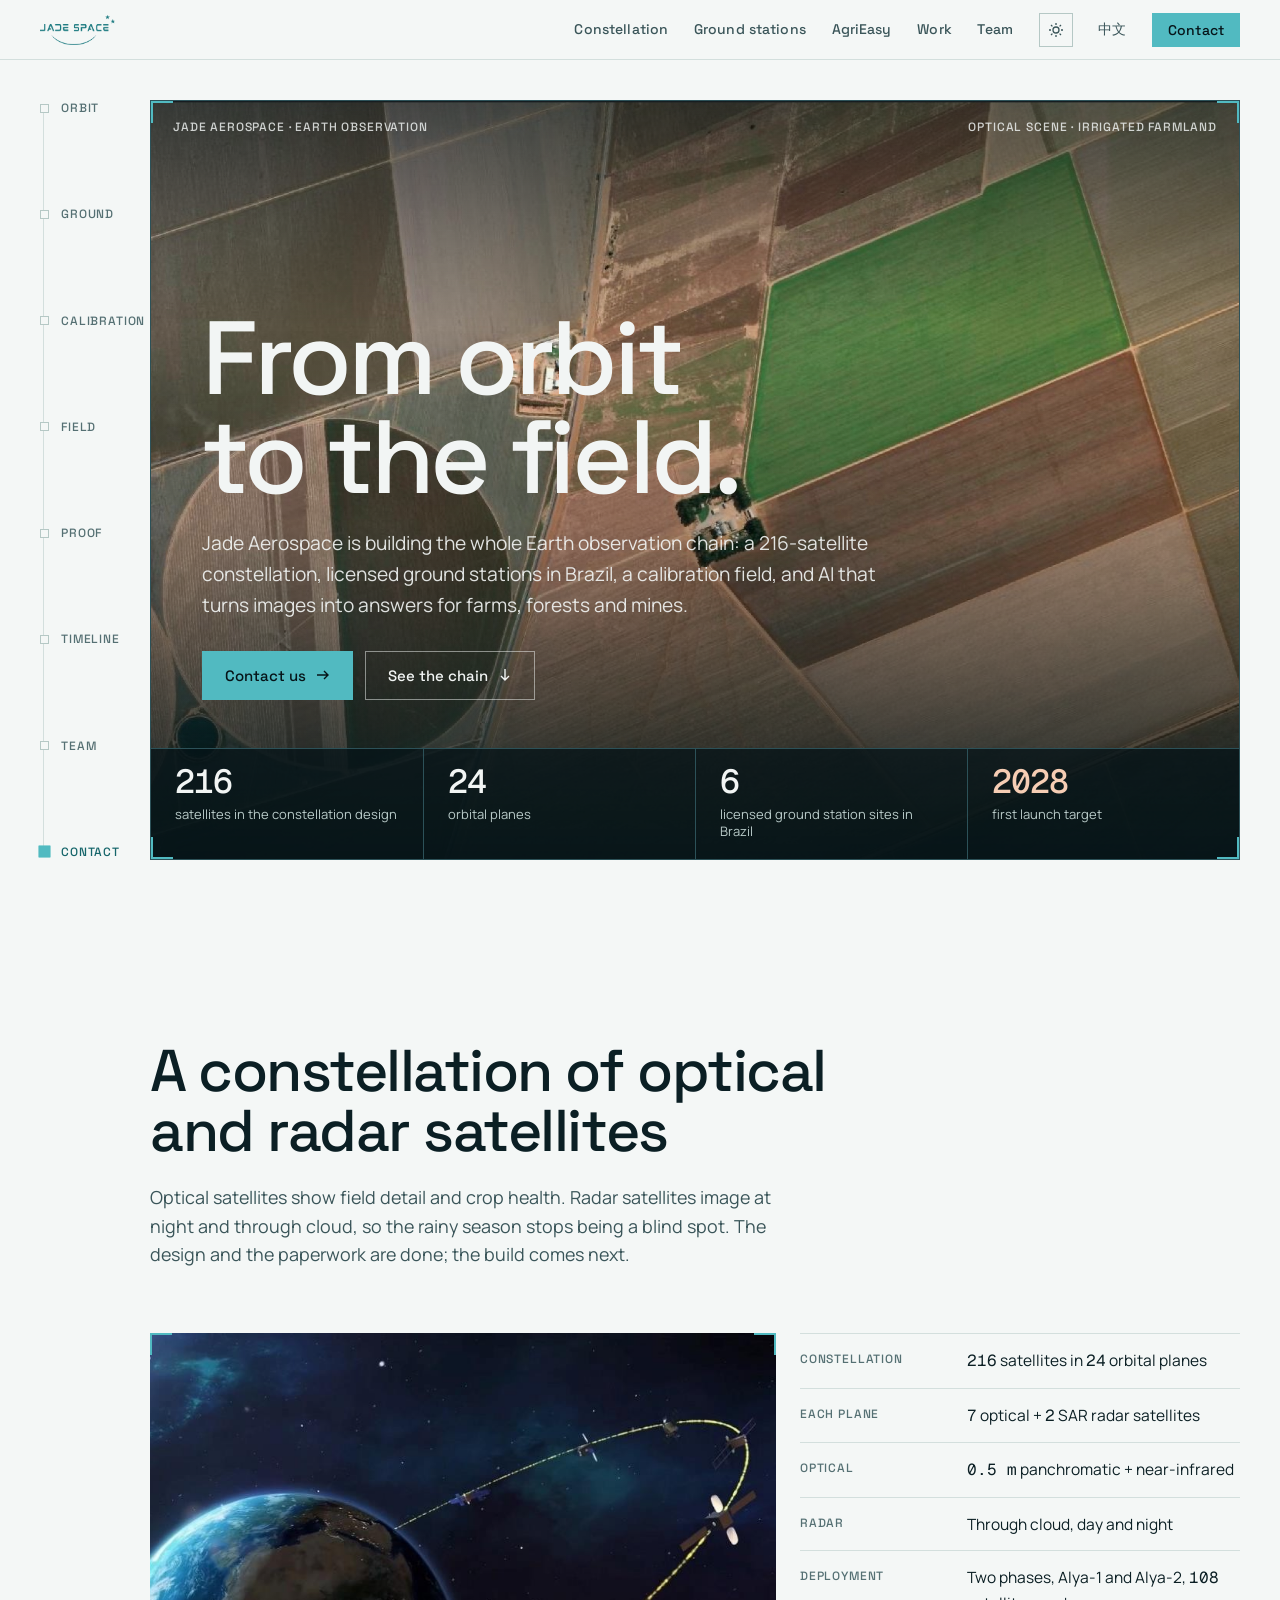
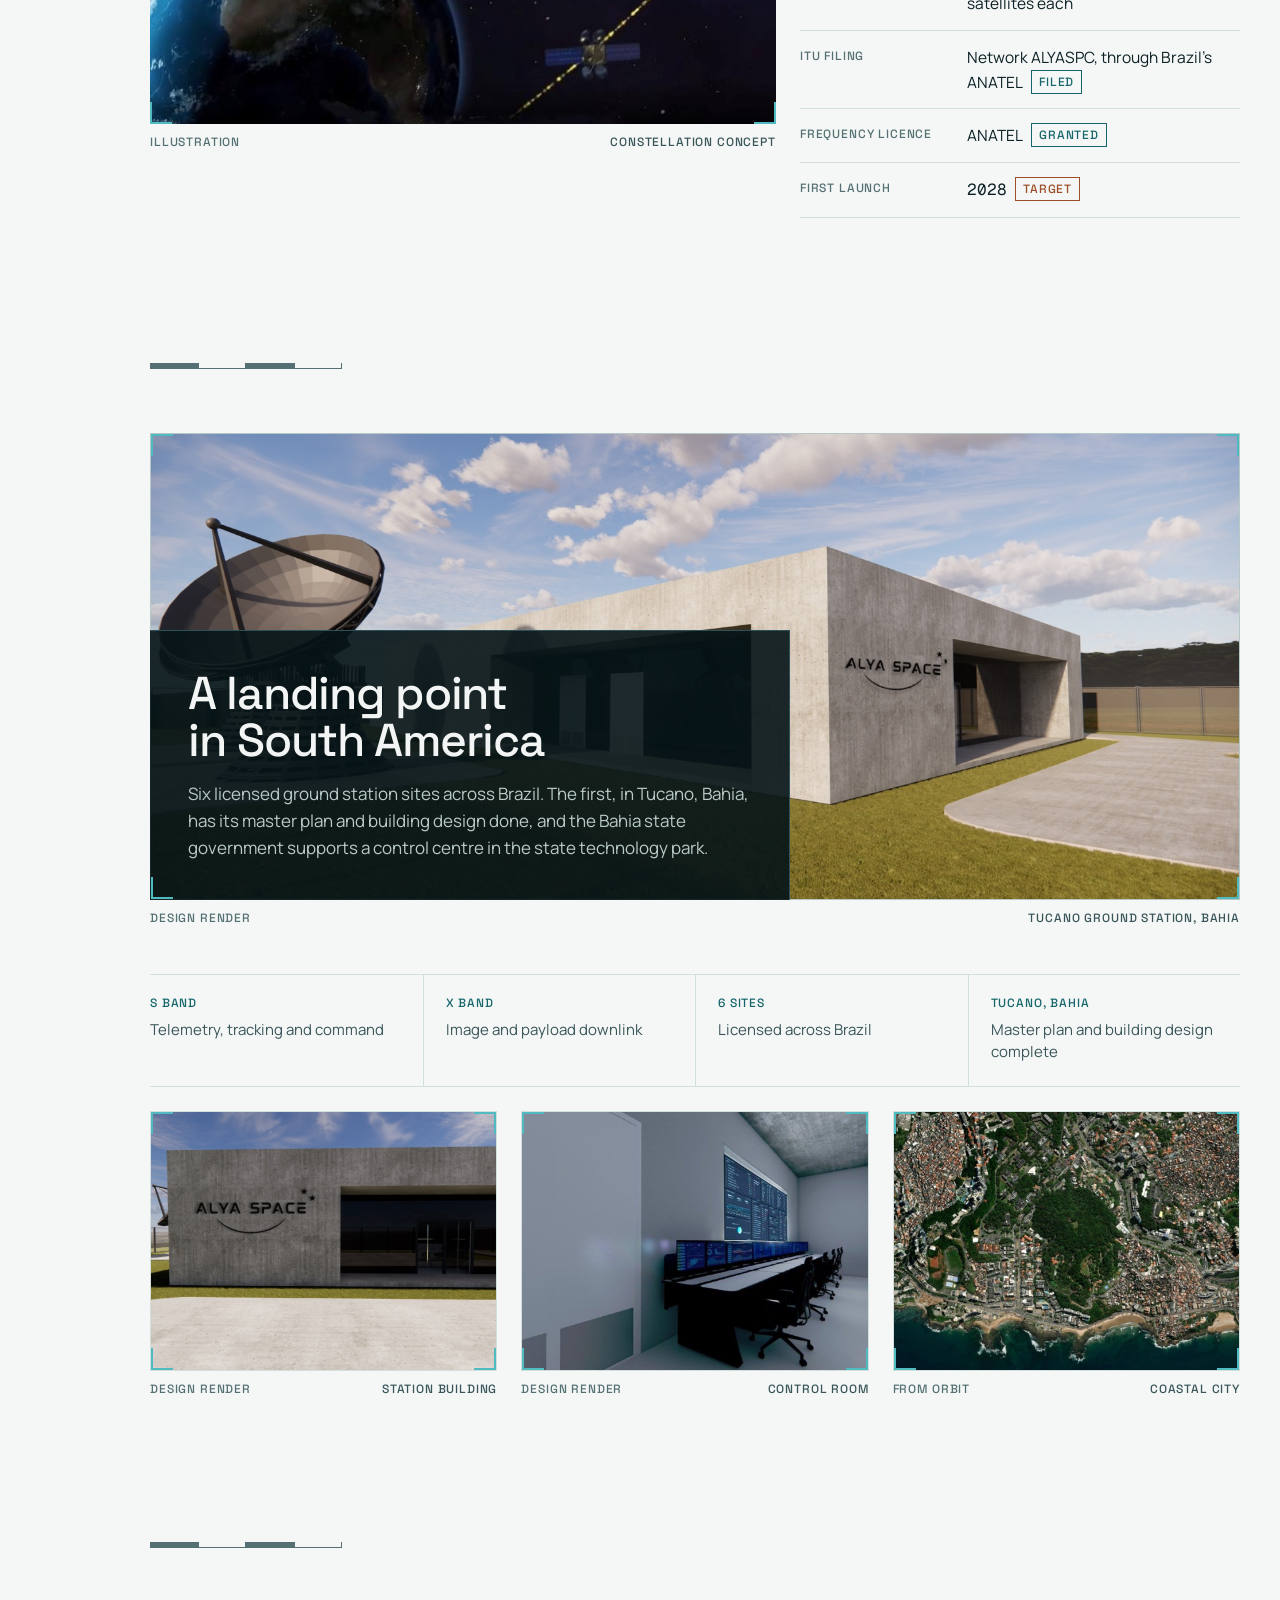
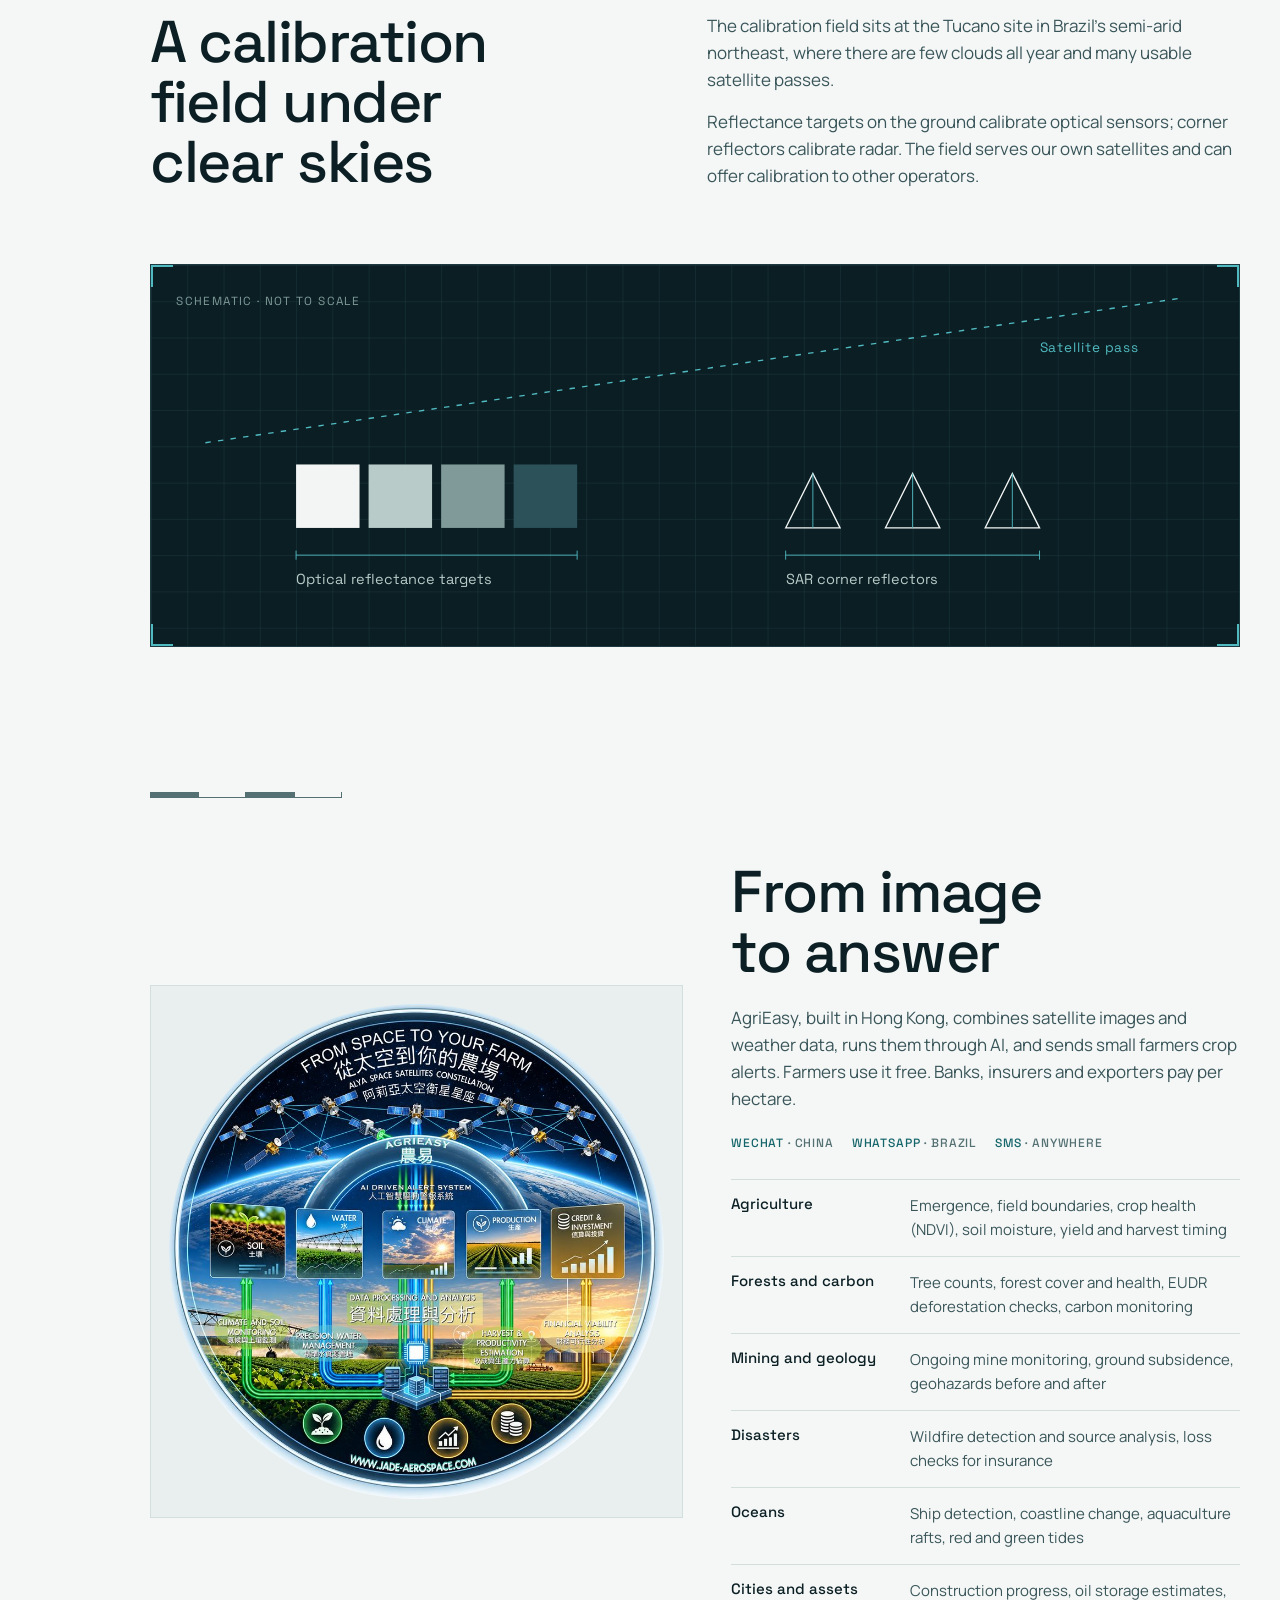
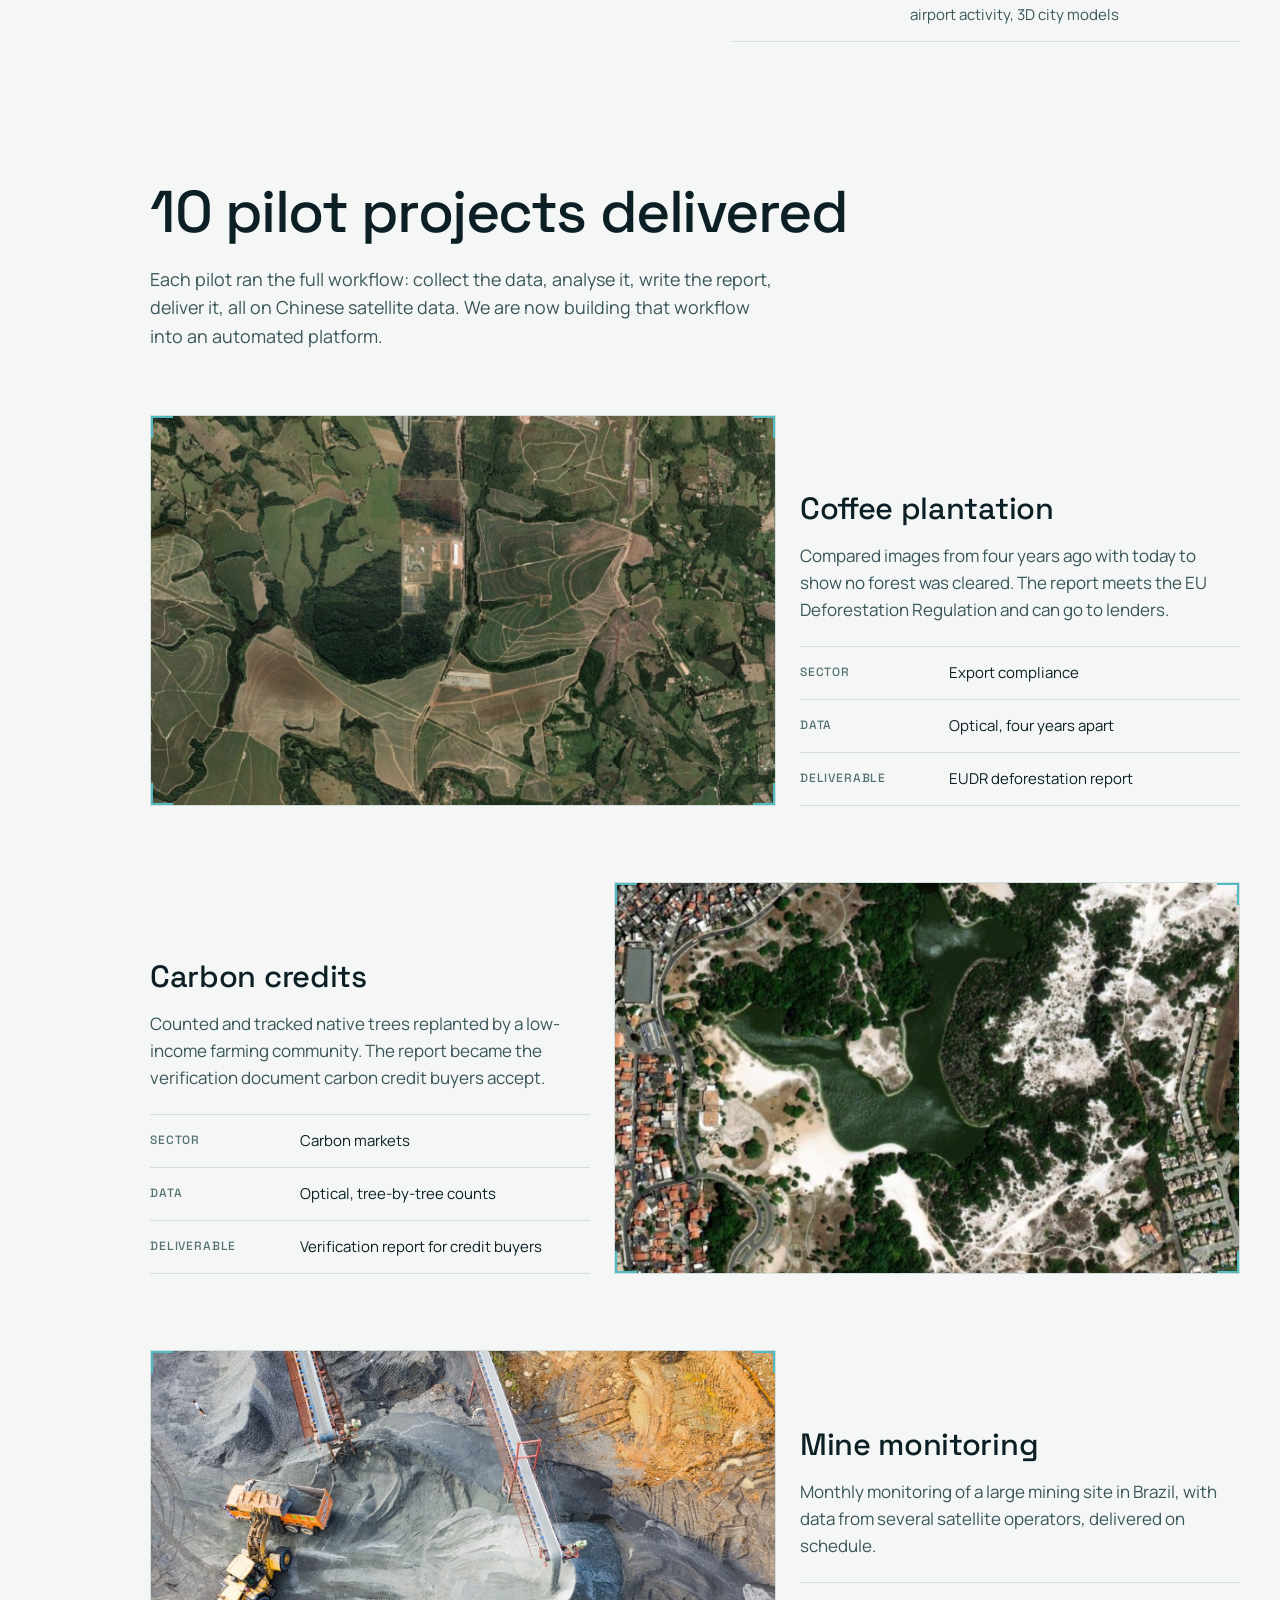
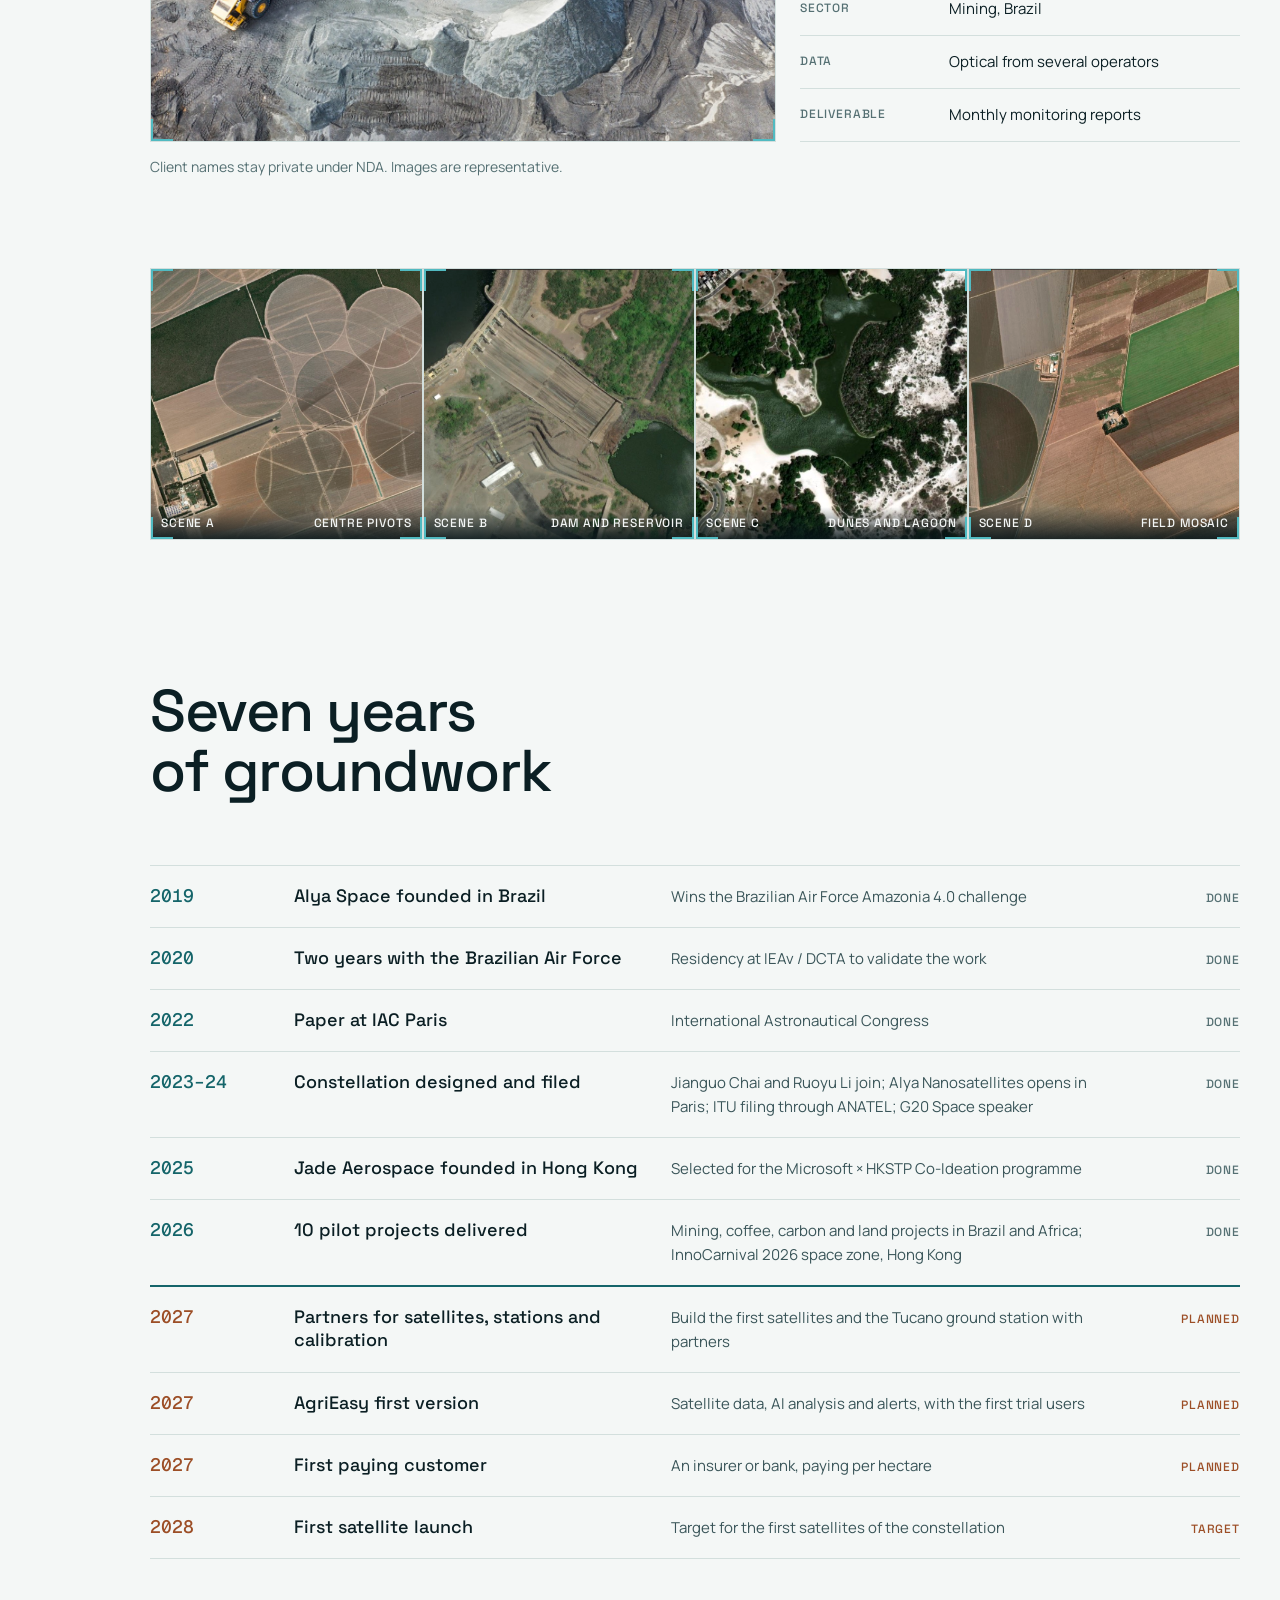
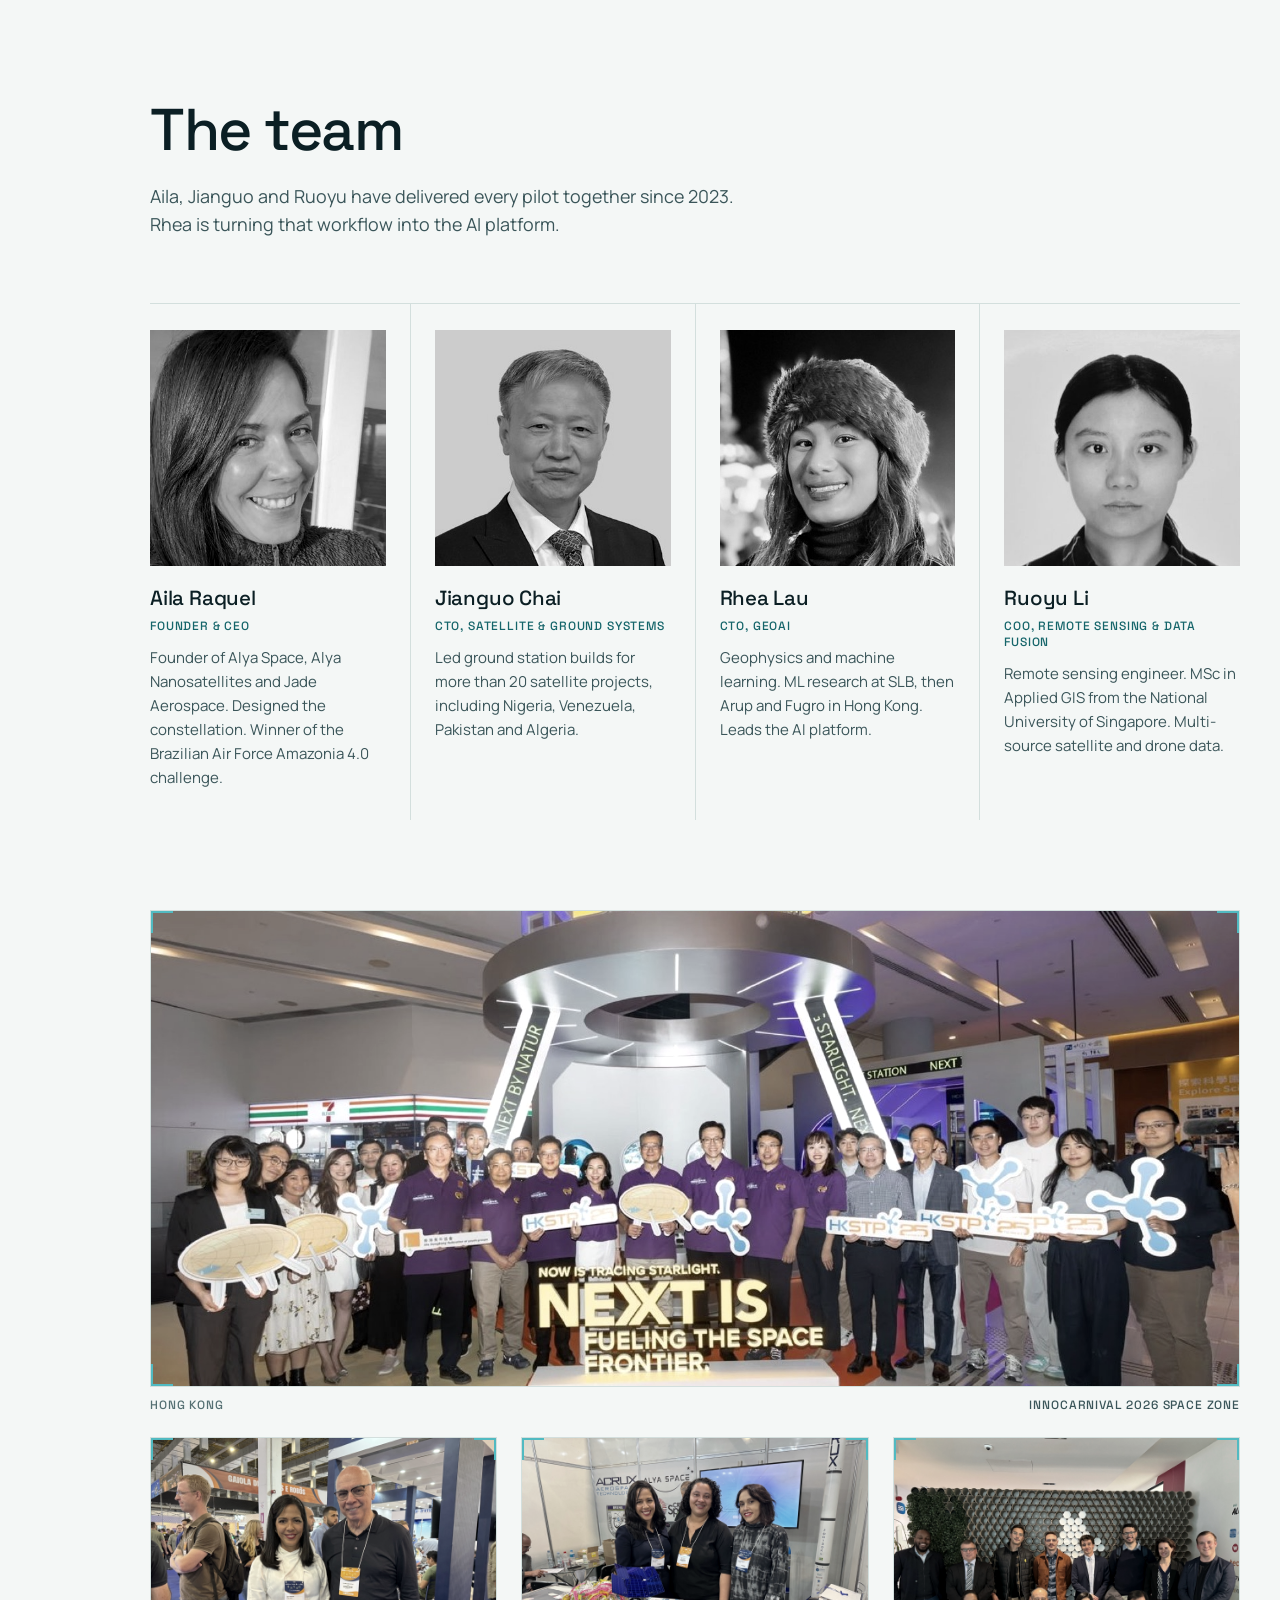
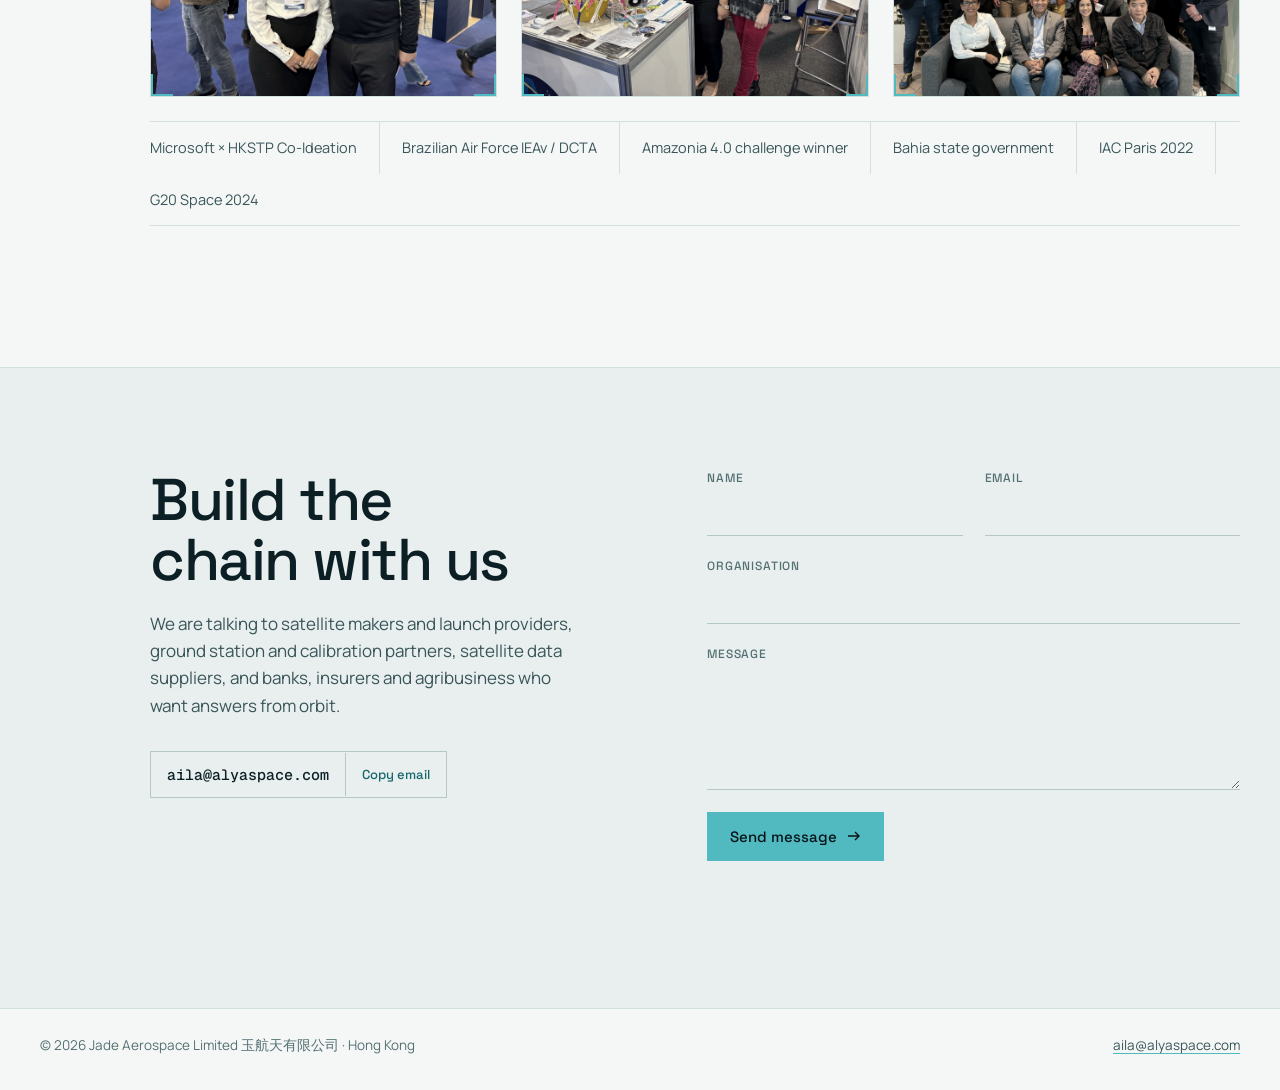
==== commit 74599ab9: "Light mode (system + toggle), bigger AgriEasy globe, closer Rhea crop, timeline 'now' line after 202" ====
--- a/index.html
+++ b/index.html
@@ -5,7 +5,9 @@
 <meta name="viewport" content="width=device-width,initial-scale=1">
 <title>Jade Aerospace | Satellites, ground stations and AI for Earth observation</title>
 <meta name="description" content="Jade Aerospace is a Hong Kong company building a full Earth observation chain: a 216-satellite constellation, licensed ground stations in Brazil, a calibration field and AI analysis.">
-<meta name="theme-color" content="#061418">
+<meta name="theme-color" content="#061418" media="(prefers-color-scheme: dark)">
+<meta name="theme-color" content="#F4F7F6" media="(prefers-color-scheme: light)">
+<script>try{var t=localStorage.getItem("theme");if(t==="light"||t==="dark")document.documentElement.dataset.theme=t}catch(e){}</script>
 <meta property="og:title" content="Jade Aerospace">
 <meta property="og:description" content="Satellites, ground stations and AI, from orbit to the field.">
 <meta property="og:image" content="https://jadeaerospace.com/assets/hero-fields.jpg">
@@ -24,9 +26,10 @@
 <!-- ============ TOP BAR ============ -->
 <header class="top">
   <div class="wrap">
-    <a class="logo" href="./"><img src="assets/logo-white.png" alt="Jade Aerospace"></a>
+    <a class="logo" href="./"><img class="on-dark" src="assets/logo-white.png" alt="Jade Aerospace"><img class="on-light" src="assets/logo-jade.png" alt="Jade Aerospace"></a>
     <nav>
       <a href="#orbit">Constellation</a><a href="#ground">Ground stations</a><a href="#field">AgriEasy</a><a href="#proof">Work</a><a href="#team">Team</a>
+      <button type="button" class="theme" data-theme-toggle aria-label="Switch light / dark" title="Switch light / dark"><svg class="moon" viewBox="0 0 16 16" aria-hidden="true"><path d="M13.5 10.2A6 6 0 0 1 5.8 2.5a6 6 0 1 0 7.7 7.7Z" fill="none" stroke="currentColor" stroke-width="1.3"/></svg><svg class="sun" viewBox="0 0 16 16" aria-hidden="true"><circle cx="8" cy="8" r="3" fill="none" stroke="currentColor" stroke-width="1.3"/><path d="M8 1v2M8 13v2M1 8h2M13 8h2M3 3l1.4 1.4M11.6 11.6 13 13M3 13l1.4-1.4M11.6 4.4 13 3" stroke="currentColor" stroke-width="1.3"/></svg></button>
       <a class="lang" href="zh/" hreflang="zh-Hans">中文</a>
       <a class="cta-top" href="#contact">Contact</a>
     </nav>
--- a/assets/style.css
+++ b/assets/style.css
@@ -16,6 +16,9 @@
   --jade:#51BAC1;
   --deep:#1B7A80;
   --peach:#F6CDB4;
+  --accent:#51BAC1;     /* jade as text/marks: safe on this ground */
+  --plan:#F6CDB4;       /* planned / target states */
+  --on-accent:#061418;  /* text on jade fills */
   --sand:#F7F1E8;
   --disp:"Space Grotesk","Noto Sans SC",system-ui,sans-serif;
   --body:Manrope,"Noto Sans SC",system-ui,sans-serif;
@@ -28,7 +31,7 @@
 *{box-sizing:border-box}
 html{scroll-behavior:smooth;scrollbar-color:var(--rule-2) var(--ground);-webkit-text-size-adjust:100%}
 body{margin:0;background:var(--ground);color:var(--ink);font:400 17px/1.6 var(--body);-webkit-font-smoothing:antialiased;caret-color:var(--jade);accent-color:var(--jade)}
-::selection{background:var(--jade);color:var(--ground)}
+::selection{background:var(--jade);color:var(--on-accent)}
 ::-webkit-scrollbar{width:10px;height:10px}
 ::-webkit-scrollbar-track{background:var(--ground)}
 ::-webkit-scrollbar-thumb{background:var(--rule-2);border:2px solid var(--ground)}
@@ -43,7 +46,7 @@
 .num,.mono{font-family:var(--mono);font-variant-numeric:tabular-nums;font-feature-settings:"tnum"}
 
 .wrap{max-width:var(--max);margin:0 auto;padding:0 var(--gut)}
-.skip{position:absolute;left:-999px;top:8px;background:var(--jade);color:var(--ground);padding:8px 12px;z-index:50}
+.skip{position:absolute;left:-999px;top:8px;background:var(--jade);color:var(--on-accent);padding:8px 12px;z-index:50}
 .skip:focus{left:8px}
 
 /* ---------- top bar ---------- */
@@ -54,8 +57,8 @@
 .top nav a{font:500 14px var(--disp);color:var(--ink-2);text-decoration:none;letter-spacing:.01em;padding:6px 0;border-bottom:1px solid transparent}
 .top nav a:hover{color:var(--ink);border-bottom-color:var(--jade)}
 .top nav .lang{font-family:var(--body)}
-.top nav .cta-top{color:var(--ground);background:var(--jade);padding:8px 16px;border:0}
-.top nav .cta-top:hover{background:var(--ink);color:var(--ground)}
+.top nav .cta-top{color:var(--on-accent);background:var(--jade);padding:8px 16px;border:0}
+.top nav .cta-top:hover{background:var(--ink);color:var(--on-accent)}
 
 /* ---------- stage rail (altitude readout) ---------- */
 .rail{position:fixed;left:0;top:calc(var(--top) + 40px);bottom:40px;width:120px;z-index:15;display:none;pointer-events:none}
@@ -65,7 +68,7 @@
 .rail a{display:flex;align-items:center;gap:12px;font:500 12px var(--disp);letter-spacing:.07em;text-transform:uppercase;color:var(--ink-3);text-decoration:none;transition:color .3s}
 .rail a::before{content:"";width:7px;height:7px;border:1px solid var(--rule-2);background:var(--ground);flex:none;transition:background .3s,border-color .3s,transform .3s}
 .rail a:hover{color:var(--ink)}
-.rail a[aria-current="true"]{color:var(--jade)}
+.rail a[aria-current="true"]{color:var(--accent)}
 .rail a[aria-current="true"]::before{background:var(--jade);border-color:var(--jade);transform:scale(1.3)}
 @media (min-width:1280px){.rail{display:block}.main{padding-left:110px}}
 
@@ -107,7 +110,7 @@
 .hero h1{font-size:clamp(46px,8.2vw,104px);letter-spacing:-.04em;line-height:.95}
 .hero .lede{font-size:clamp(17px,1.5vw,20px);color:var(--ink);max-width:58ch;margin-top:22px;opacity:.9}
 .actions{display:flex;flex-wrap:wrap;gap:12px;margin-top:30px}
-.btn{display:inline-flex;align-items:center;gap:10px;font:500 15px var(--disp);text-decoration:none;padding:14px 22px;border:1px solid var(--jade);background:var(--jade);color:var(--ground);cursor:pointer;transition:background .2s,color .2s,border-color .2s}
+.btn{display:inline-flex;align-items:center;gap:10px;font:500 15px var(--disp);text-decoration:none;padding:14px 22px;border:1px solid var(--jade);background:var(--jade);color:var(--on-accent);cursor:pointer;transition:background .2s,color .2s,border-color .2s}
 .btn:hover{background:var(--ink);border-color:var(--ink)}
 .btn.ghost{background:transparent;color:var(--ink);border-color:rgba(242,245,244,.5)}
 .btn.ghost:hover{border-color:var(--ink);background:rgba(242,245,244,.08)}
@@ -118,7 +121,7 @@
 .collar div:first-child{border-left:0}
 .collar b{display:block;font:500 clamp(26px,2.6vw,38px)/1 var(--mono);letter-spacing:-.03em;color:var(--ink)}
 .collar span{display:block;font-size:13px;color:var(--ink-2);margin-top:8px;line-height:1.35}
-.collar .plan b{color:var(--peach)}
+.collar .plan b{color:var(--plan)}
 
 /* ---------- sections ---------- */
 .sec{padding:clamp(88px,11vw,160px) 0 0;scroll-margin-top:var(--top)}
@@ -134,8 +137,8 @@
 .spec th{font:500 12px var(--disp);letter-spacing:.07em;text-transform:uppercase;color:var(--ink-3);width:38%;padding-right:16px;padding-top:17px}
 .spec td{color:var(--ink)}
 .spec td .num{font-size:16px}
-.tag{display:inline-block;font:500 12px var(--disp);letter-spacing:.07em;text-transform:uppercase;padding:3px 7px;margin-left:8px;border:1px solid var(--jade);color:var(--jade);vertical-align:2px}
-.tag.plan{border-color:var(--peach);color:var(--peach)}
+.tag{display:inline-block;font:500 12px var(--disp);letter-spacing:.07em;text-transform:uppercase;padding:3px 7px;margin-left:8px;border:1px solid var(--accent);color:var(--accent);vertical-align:2px}
+.tag.plan{border-color:var(--plan);color:var(--plan)}
 
 /* orbit */
 .orbit .media{grid-column:1/8}
@@ -151,7 +154,7 @@
 .bands{display:grid;grid-template-columns:repeat(4,1fr);border-top:1px solid var(--rule);border-bottom:1px solid var(--rule);margin-top:clamp(28px,4vw,48px)}
 .bands div{padding:20px 22px 22px 0}
 .bands div+div{padding-left:22px;border-left:1px solid var(--rule)}
-.bands b{display:block;font:500 12px var(--disp);letter-spacing:.07em;text-transform:uppercase;color:var(--jade)}
+.bands b{display:block;font:500 12px var(--disp);letter-spacing:.07em;text-transform:uppercase;color:var(--accent)}
 .bands span{display:block;color:var(--ink-2);font-size:15px;margin-top:8px;line-height:1.5}
 .strip{display:grid;grid-template-columns:repeat(3,1fr);gap:24px;margin-top:24px}
 .strip .frame{aspect-ratio:4/3;overflow:hidden;border:1px solid var(--rule)}
@@ -173,7 +176,7 @@
 .index b{font:500 15px var(--disp);color:var(--ink)}
 .index span{color:var(--ink-2);font-size:15px}
 .channels{display:flex;flex-wrap:wrap;gap:8px 18px;margin-top:22px;font:500 12px var(--disp);letter-spacing:.07em;text-transform:uppercase;color:var(--ink-3)}
-.channels b{color:var(--jade);font-weight:500}
+.channels b{color:var(--accent);font-weight:500}
 
 /* proof */
 .cases{display:grid;grid-template-columns:repeat(3,1fr);column-gap:53px;border-top:1px solid var(--rule)}
@@ -181,7 +184,7 @@
 .case+.case::before{content:"";position:absolute;left:-27px;top:0;bottom:0;width:1px;background:var(--rule)}
 .case .frame{aspect-ratio:3/2;overflow:hidden;margin-bottom:22px;border:1px solid var(--rule)}
 .case p{color:var(--ink-2);font-size:15.5px;margin-top:10px}
-.case .use{font:500 12px var(--disp);letter-spacing:.07em;text-transform:uppercase;color:var(--jade);margin-top:14px;display:block}
+.case .use{font:500 12px var(--disp);letter-spacing:.07em;text-transform:uppercase;color:var(--accent);margin-top:14px;display:block}
 .contact-sheet{display:grid;grid-template-columns:repeat(4,1fr);gap:2px;background:var(--rule);border:1px solid var(--rule);margin-top:clamp(56px,7vw,96px)}
 .contact-sheet figure{margin:0;background:var(--ground);position:relative}
 .contact-sheet img{aspect-ratio:1;object-fit:cover;width:100%;filter:saturate(.9) contrast(1.03);transition:filter .4s}
@@ -193,11 +196,11 @@
 .ledger{list-style:none;margin:0;padding:0;border-bottom:1px solid var(--rule)}
 .ledger li{display:grid;grid-template-columns:120px minmax(0,1.1fr) minmax(0,1.4fr) 96px;gap:24px;align-items:baseline;padding:18px 0;border-top:1px solid var(--rule);transition:background .25s}
 .ledger li:hover{background:var(--ground-2)}
-.ledger .yr{font:500 18px var(--mono);color:var(--jade)}
+.ledger .yr{font:500 18px var(--mono);color:var(--accent)}
 .ledger b{font:500 18px/1.3 var(--disp);color:var(--ink)}
 .ledger span{color:var(--ink-2);font-size:15px}
 .ledger .st{justify-self:end;font:500 12px var(--disp);letter-spacing:.07em;text-transform:uppercase;color:var(--ink-3)}
-.ledger li.plan .yr,.ledger li.plan .st{color:var(--peach)}
+.ledger li.plan .yr,.ledger li.plan .st{color:var(--plan)}
 .ledger li.plan b{color:var(--ink)}
 .ledger li.now{border-top:1px solid var(--jade)}
 
@@ -207,7 +210,7 @@
 .person+.person::before{content:"";position:absolute;left:-25px;top:0;bottom:0;width:1px;background:var(--rule)}
 .person img{width:100%;aspect-ratio:1;object-fit:cover;filter:grayscale(1) contrast(1.05);transition:filter .5s;margin-bottom:20px;background:var(--ground-2)}
 .person:hover img{filter:none}
-.person .role{font:500 12px var(--disp);letter-spacing:.07em;text-transform:uppercase;color:var(--jade);margin:8px 0 12px}
+.person .role{font:500 12px var(--disp);letter-spacing:.07em;text-transform:uppercase;color:var(--accent);margin:8px 0 12px}
 .person p:last-child{color:var(--ink-2);font-size:15px}
 .crew{display:grid;grid-template-columns:repeat(3,1fr);gap:24px;margin-top:24px}
 .crew .frame{aspect-ratio:4/3;overflow:hidden;border:1px solid var(--rule)}
@@ -223,8 +226,8 @@
 .contact .left p{color:var(--ink-2);margin-top:20px;max-width:46ch}
 .mailrow{display:flex;flex-wrap:wrap;align-items:center;gap:0;margin-top:32px;border:1px solid var(--rule-2);width:max-content;max-width:100%}
 .mailrow code{font:500 15px var(--mono);padding:13px 16px;color:var(--ink)}
-.mailrow button{font:500 13px var(--disp);background:transparent;color:var(--jade);border:0;border-left:1px solid var(--rule-2);padding:13px 16px;cursor:pointer}
-.mailrow button:hover{background:var(--jade);color:var(--ground)}
+.mailrow button{font:500 13px var(--disp);background:transparent;color:var(--accent);border:0;border-left:1px solid var(--rule-2);padding:13px 16px;cursor:pointer}
+.mailrow button:hover{background:var(--jade);color:var(--on-accent)}
 .cform{grid-column:7/13;display:grid;gap:22px}
 .cform .row{display:grid;grid-template-columns:1fr 1fr;gap:22px}
 .cform label{display:grid;gap:8px;font:500 12px var(--disp);letter-spacing:.07em;text-transform:uppercase;color:var(--ink-3)}
@@ -235,7 +238,7 @@
 .cform button{justify-self:start}
 .cform button:disabled{opacity:.55;cursor:progress}
 .form-msg{font-size:15px;color:var(--ink-2);min-height:1.5em}
-.form-msg.err{color:var(--peach)}
+.form-msg.err{color:var(--plan)}
 .hp{position:absolute;left:-9999px}
 
 footer{border-top:1px solid var(--rule);padding:26px 0 34px;font-size:13.5px;color:var(--ink-3)}
@@ -337,3 +340,58 @@
   .sw.r{border:1.5px solid var(--ink);border-width:0 0 1.5px 0;background:linear-gradient(to top right,transparent 48%,var(--ink) 48% 56%,transparent 56%)}
   .sw.p{border-top:2px dashed var(--jade);height:0;margin-top:6px}
 }
+
+/* ---------- light mode ----------
+   Follows the visitor's system setting; the top-bar button overrides it
+   (stored per browser). Scenes (hero, calibration plate, photo captions,
+   overlay panels) stay dark in both modes: they are imagery. */
+:root[data-theme="light"]{
+  color-scheme:light;
+  --ground:#F4F7F6; --ground-2:#E8EFEE; --ground-3:#DCE6E4;
+  --ink:#0B1F24; --ink-2:#3A5559; --ink-3:#557073;
+  --rule:#D3DFDD; --rule-2:#B5C8C5;
+  --accent:#15656A; --plan:#9C4E26;
+}
+@media (prefers-color-scheme:light){
+  :root:not([data-theme="dark"]){
+    color-scheme:light;
+    --ground:#F4F7F6; --ground-2:#E8EFEE; --ground-3:#DCE6E4;
+    --ink:#0B1F24; --ink-2:#3A5559; --ink-3:#557073;
+    --rule:#D3DFDD; --rule-2:#B5C8C5;
+    --accent:#15656A; --plan:#9C4E26;
+  }
+}
+:root{color-scheme:dark}
+/* scenes keep the dark viewer palette */
+.hero .frame,.calib-plate,.bleed .over,.contact-sheet figcaption{
+  --ground:#061418; --ground-2:#0A1E23; --ink:#F2F5F4; --ink-2:#B9CBC9; --ink-3:#7F9A98;
+  --rule:#1E3A40; --rule-2:#2C5158; --accent:#51BAC1; --plan:#F6CDB4; color:var(--ink)}
+.hero .frame{background:var(--ground)}
+.calib-plate{background:#0A1E23}
+/* logo swap */
+.logo .on-light{display:none}
+:root[data-theme="light"] .logo .on-dark{display:none}
+:root[data-theme="light"] .logo .on-light{display:block}
+@media (prefers-color-scheme:light){
+  :root:not([data-theme="dark"]) .logo .on-dark{display:none}
+  :root:not([data-theme="dark"]) .logo .on-light{display:block}
+}
+/* theme button */
+.theme{display:inline-grid;place-items:center;width:34px;height:34px;background:transparent;border:1px solid var(--rule-2);color:var(--ink-2);cursor:pointer;padding:0}
+.theme:hover{color:var(--ink);border-color:var(--accent)}
+.theme svg{width:16px;height:16px}
+.theme .sun{display:none}
+:root[data-theme="light"] .theme .sun{display:block}
+:root[data-theme="light"] .theme .moon{display:none}
+@media (prefers-color-scheme:light){
+  :root:not([data-theme="dark"]) .theme .sun{display:block}
+  :root:not([data-theme="dark"]) .theme .moon{display:none}
+}
+:root[data-theme="light"] .person img,:root[data-theme="light"] .crew img{background:var(--ground-2)}
+
+/* AgriEasy globe fills its half */
+@media (min-width:1101px){.field .globe{grid-column:1/7;padding:clamp(10px,1.5vw,18px)}.field .side{grid-column:7/13;padding-left:clamp(0px,2vw,24px)}}
+.field .globe{padding:clamp(10px,1.5vw,18px)}
+/* timeline: the jade line marks "now", between the last done row and the first planned row */
+.ledger li.now{border-top:1px solid var(--rule)}
+.ledger li.now+li{border-top:2px solid var(--accent)}
